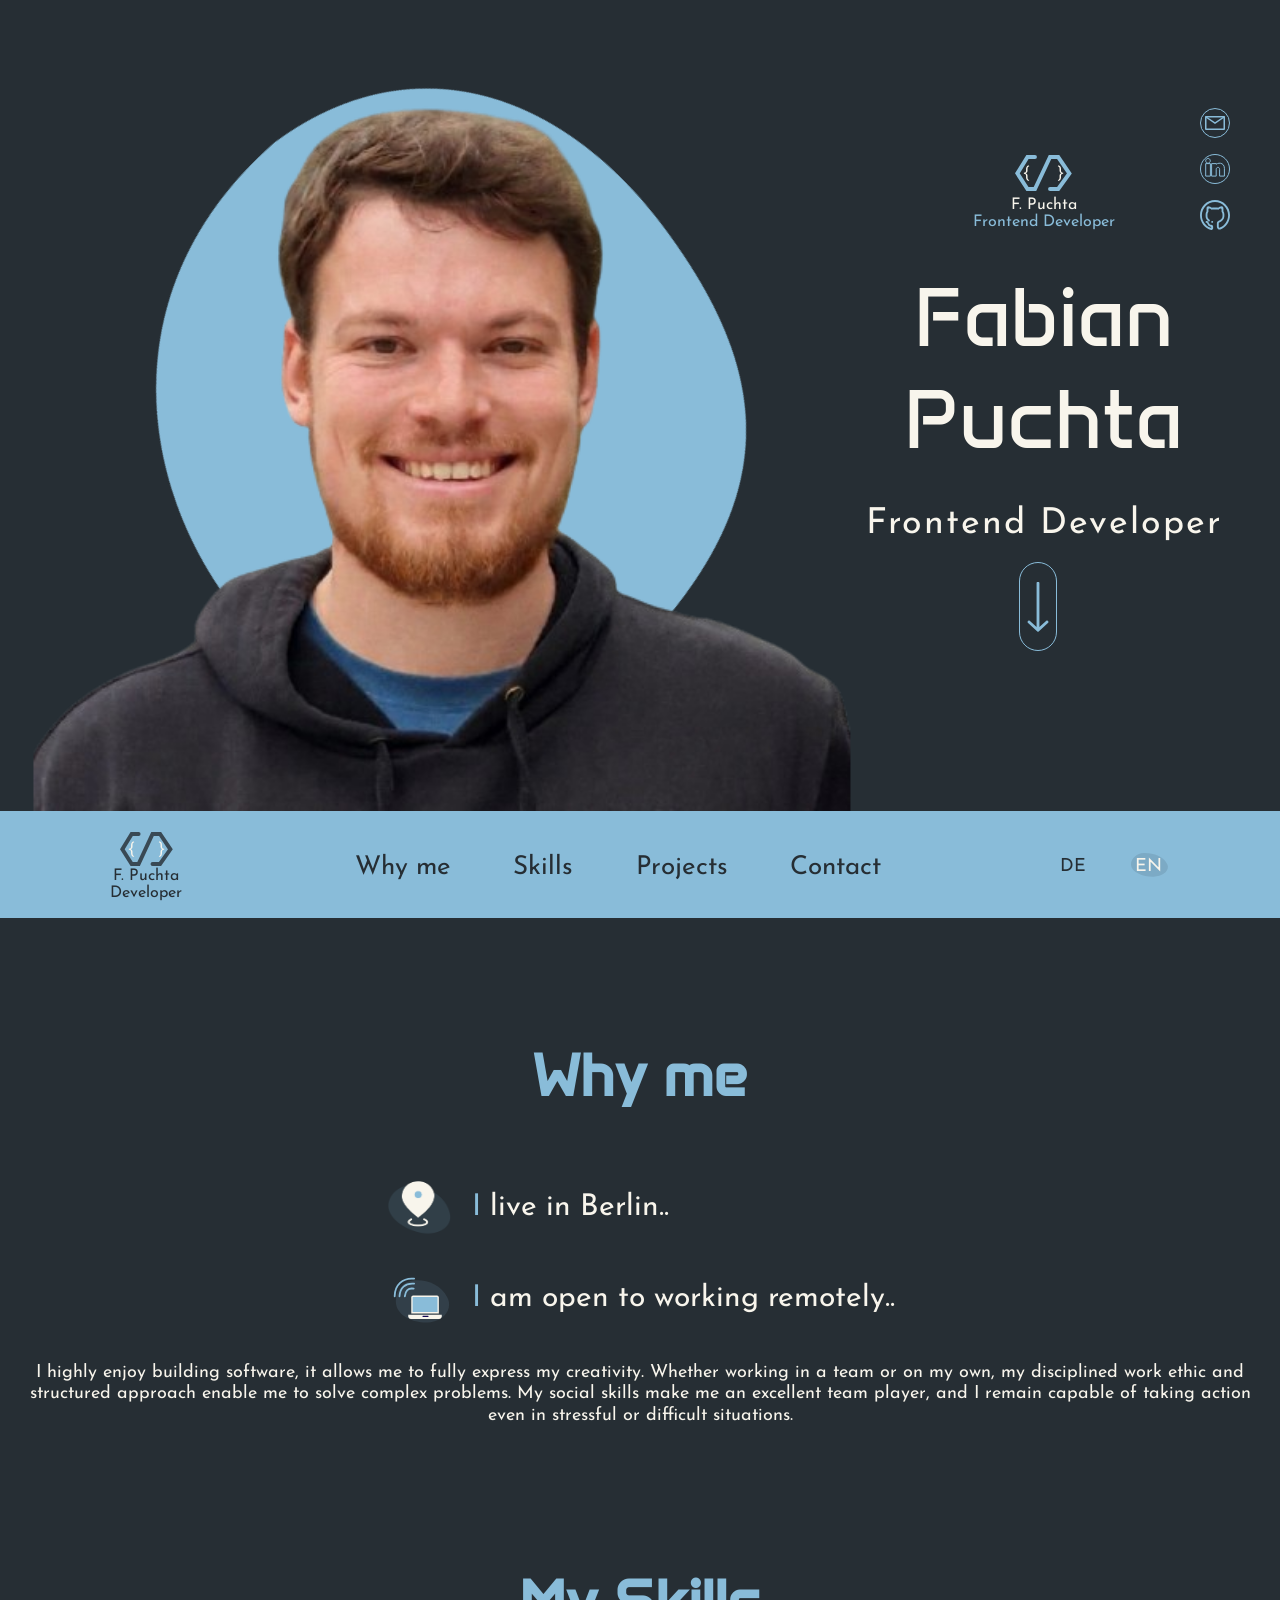
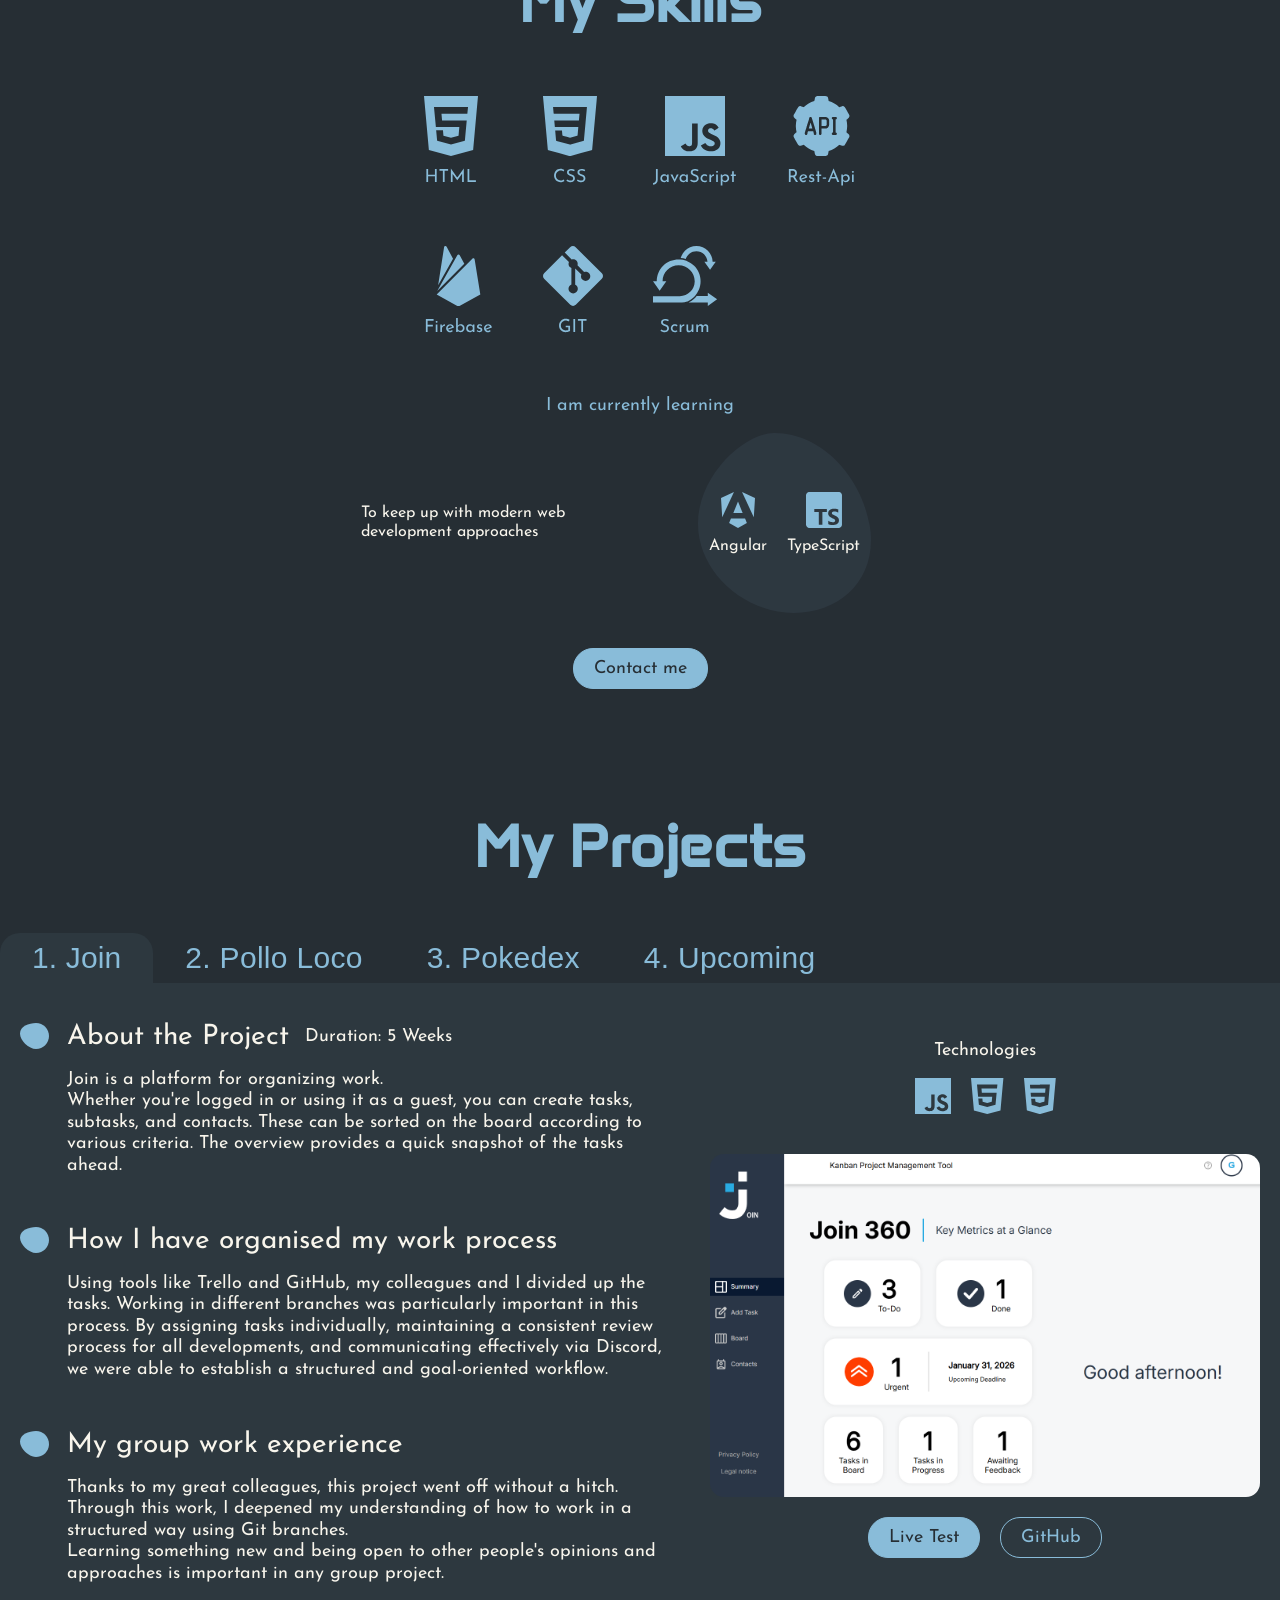
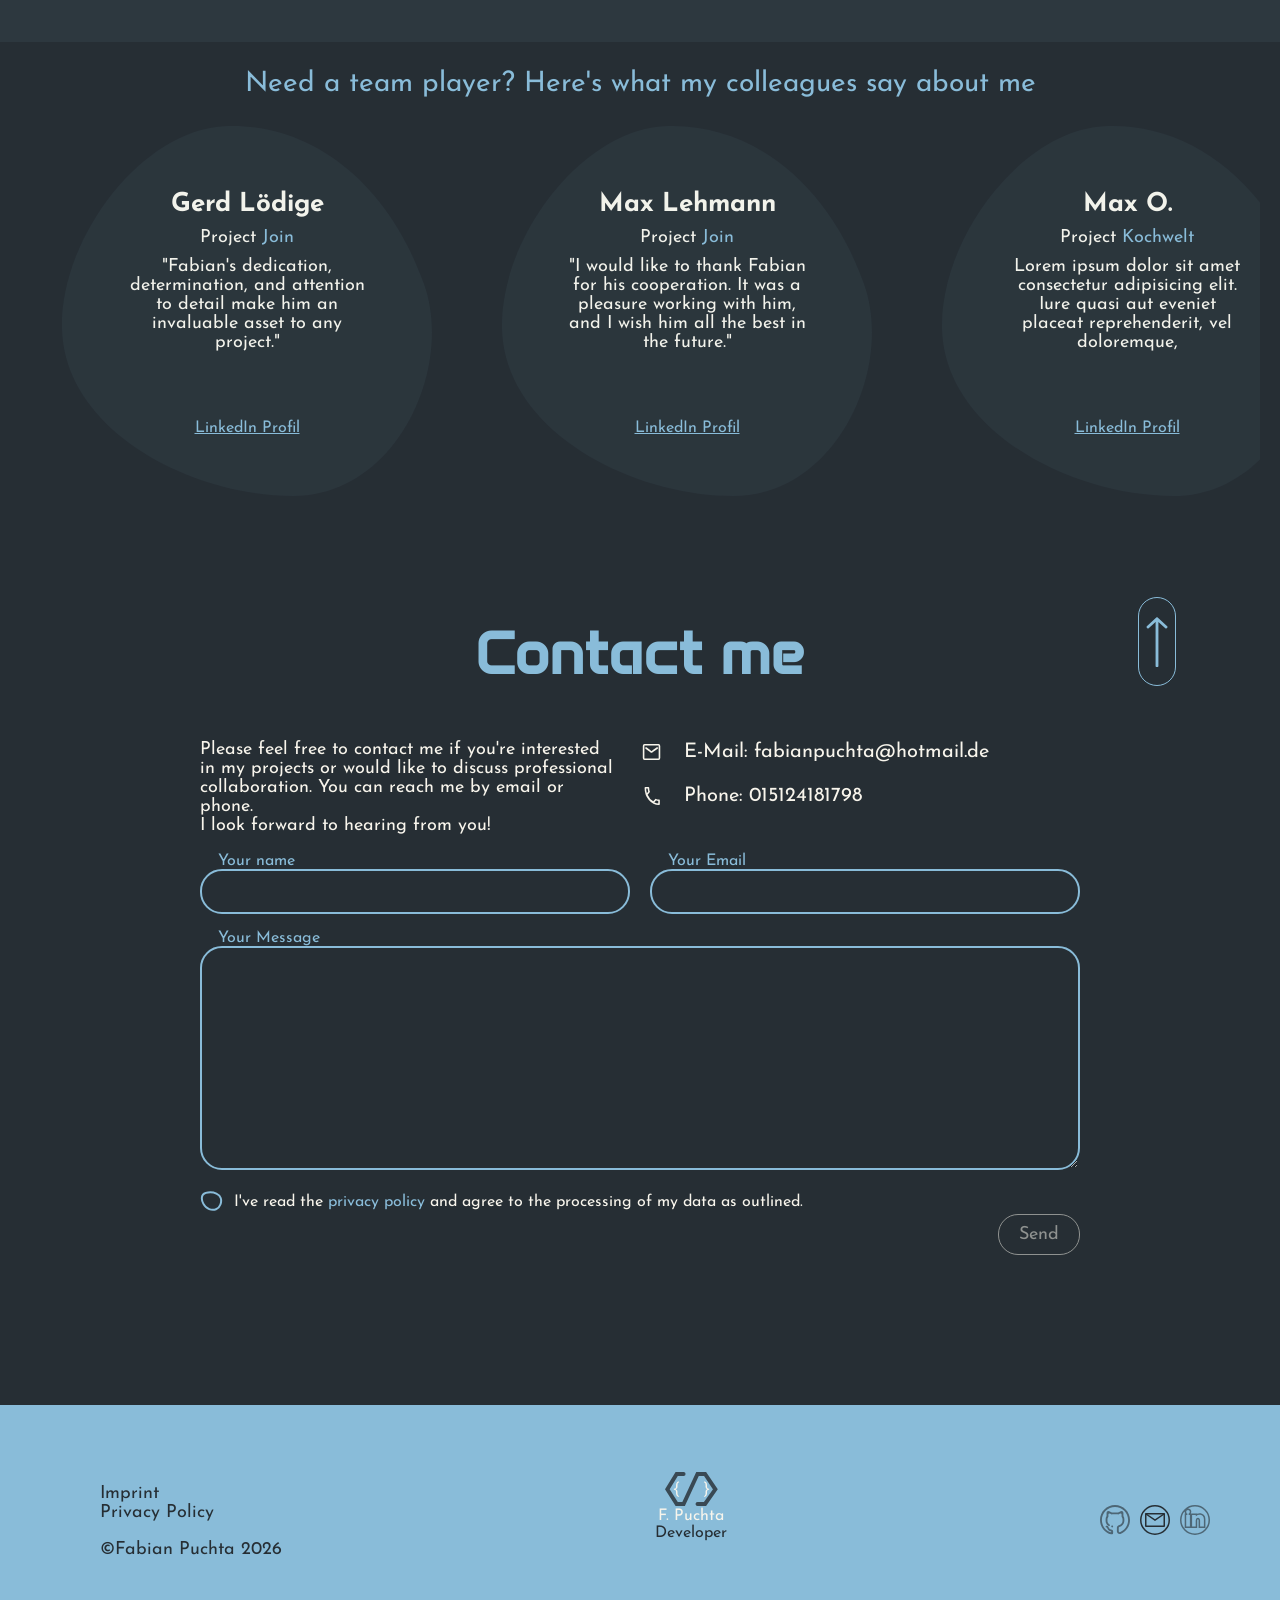
==== html/english/english_main.html @ 41625358 "fix: adjusted file paths through various files - implemented recent html changes from the index.html" ====
<!DOCTYPE html>
<html lang="en">

<head>
    <meta charset="UTF-8">
    <meta name="viewport" content="width=device-width, initial-scale=1.0">
    <title>My portfolio</title>
    <link rel="icon" href="../../assets/icons/logo/logoDarkBlue.svg" type="image/x-icon">
    <link rel="stylesheet" href="../../style.css">
    <link rel="stylesheet" href="../../styles/fonts.css">
    <link rel="stylesheet" href="../../styles/hero_section.css">
    <link rel="stylesheet" href="../../styles/standard.css">
    <link rel="stylesheet" href="../../styles/content_section.css">
    <link rel="stylesheet" href="../../styles/contact.css">
    <link rel="stylesheet" href="../../styles/burger_menu.css">
    <link rel="stylesheet" href="../../styles/responsive.css">
</head>

<body>
    <div class="wrapper-hero-section">
        <section id="hero" class="hero">
            <div class="header-resp d-none">
                <div class="logo-hero">
                    <div class="logo-hero-icon">
                        <img src="../../assets/icons/logo/logoHover.svg" class="logo-hover" alt="logo icon">
                        <img src="../../assets/icons/logo/logoLightBlue.svg" class="logo-default" alt="logo icon">
                    </div>
                    <p class="name">F. Puchta</p>
                    <p>Developer</p>
                </div>
                <button onclick="toggleMenu(this)" class="menu-button">
                    <span class="burger-icon">
                        <span class="burger-line burger-line--top"></span>
                        <span class="burger-line burger-line--middle"></span>
                        <span class="burger-line burger-line--bottom"></span>
                    </span>
                </button>
            </div>
            <div class="main-image-container">
                <div class="nav-menu-container">
                    <img src="../../assets/img/respMenuBck.svg" alt="responsive menu background image">
                    <div class="resp-menu-content">
                        <a href="#aboutSection">Why me</a>
                        <a href="#skillSection">Skills</a>
                        <a href="#projectSection">Projects</a>
                        <a href="#contactSection">Contact</a>
                        <div class="navbar-language">
                            <a href="../../index.html">DE</a>
                            <p>EN</p>
                        </div>
                    </div>
                </div>
                <img src="../../assets/img/heroBackgroundHover.png" class="img-background-hover"
                    alt="background in hover state">
                <img src="../../assets/img/heroBackground.png" class="img-background-default" alt="background in default state">
                <img src="../../assets/img/profil.png" class="profil-img" alt="photo of fabian puchta">
            </div>
            <div class="info-hero-section">
                <div class="social-media-wrapper">
                    <div class="social-media"></div>
                    <div class="logo-hero">
                        <div class="logo-hero-icon">
                            <img src="../../assets/icons/logo/logoHover.svg" class="logo-hover" alt="logo icon">
                            <img src="../../assets/icons/logo/logoLightBlue.svg" class="logo-default" alt="logo icon">
                        </div>
                        <p class="name">F. Puchta</p>
                        <p>Frontend Developer</p>
                    </div>
                    <div class="social-media">
                        <a href="mailto:fabianpuchta@hotmail.de" target="_blank" rel="noopener noreferrer">
                            <img src="../../assets/icons/social_media/emailBlue.svg" class="social-media-default"
                                alt="mail icon">
                            <img src="../../assets/icons/social_media/mailMediaHover.svg" class="social-media-hover"
                                alt="mail icon in hover state">
                        </a>
                        <a href="https://www.linkedin.com/in/fabian-puchta-7ba7383b7/" target="_blank"
                            rel="noopener noreferrer">
                            <img src="../../assets/icons/social_media/linkedIn.svg" class="social-media-default"
                                alt="linkedIn icon">
                            <img src="../../assets/icons/social_media/linkedInHover.svg" class="social-media-hover"
                                alt="linkedIn icon in hover state">
                        </a>
                        <a href="https://github.com/FabianP95" target="_blank" rel="noopener noreferrer">
                            <img src="../../assets/icons/social_media/github.svg" class="social-media-default"
                                alt="gitHub icon">
                            <img src="../../assets/icons/social_media/githubHover.svg" class="social-media-hover"
                                alt="github icon in hover state">
                        </a>
                    </div>
                </div>
                <div class="title">
                    <h1>Fabian Puchta</h1>
                    <p>Frontend Developer</p>
                </div>
                <div class="wrapper-arrow-down">
                    <a href="#aboutSection" class="swap-image">
                        <img src="../../assets/icons/hero_section/arrowDownHover.svg" class="image-hover"
                            alt="arrow pointing downward in hovered state">
                        <img src="../../assets/icons/hero_section/arrowDown.svg" class="image-default"
                            alt="arrow pointing downward">
                    </a>
                </div>
            </div>
        </section>
    </div>
    <div class="wrapper-navbar">
        <nav>
            <div class="navbar-logo">
                <div class="wrapper-logo-footer">
                    <img src="../../assets/icons/logo/logoDarkBlue.svg" alt="logo">
                    <p class="name">F. Puchta</p>
                    <span>Developer</span>
                </div>
            </div>
            <div class="navbar-menu font-size-26">
                <a href="#aboutSection">Why me</a>
                <a href="#skillSection">Skills</a>
                <a href="#projectSection">Projects</a>
                <a href="#contactSection">Contact</a>
            </div>
            <div class="navbar-language">
                <a href="../../index.html">DE</a>
                <p>EN</p>
            </div>
        </nav>
    </div>
    <main class="content-wrapper">
        <section id="aboutSection" class="sub-section mrg-tp-section">
            <h2 class="content-headlines">Why me</h2>
            <div class="content-section-body">
                <div class="content-about-left">
                    <div class="info-left">
                        <img class="location-icon" src="../../assets/icons/about_me/locationIcon.png" alt="location pin">
                        <img class="resp-location-icon" src="../../assets/icons/about_me/locationResp.svg"
                            alt="location pin">
                        <p class="font-size-30">
                            <span class="color-writing-blue">I</span> live in Berlin..
                        </p>
                    </div>
                    <div class="info-left">
                        <img src="../../assets/icons/about_me/remote.svg" alt=" laptop with wifi signal">
                        <p class="font-size-30">
                            <span class="color-writing-blue">I</span> am open to working remotely..
                        </p>
                    </div>
                </div>
                <div class="content-about-right">
                    <p class="font-size-18 line-height">I highly enjoy building software, it allows me to fully express
                        my
                        creativity.
                        Whether working in a team or on my own, my disciplined work ethic and structured approach enable
                        me to solve complex problems.
                        My social skills make me an excellent team player, and I remain capable of taking action even in
                        stressful or difficult situations.
                    </p>
                    <div class="write-me-btn">
                        <a href="#contactSection" class="btn font-size-18">Contact me</a>
                    </div>
                </div>
            </div>
        </section>
        <section id="skillSection" class="sub-section mrg-tp-section">
            <h2 class="content-headlines">My Skills</h2>
            <div class="content-section-body">
                <div class="content-skills-left">
                    <img class="skill-icon-big" src="../../assets/icons/skills/htmlBig.svg" alt="icon for html">
                    <img class="skill-icon-big" src="../../assets/icons/skills/cssBig.svg" alt="icon for css">
                    <img class="skill-icon-big" src="../../assets/icons/skills/jsBig.svg" alt="icon for java script">
                    <img class="skill-icon-big" src="../../assets/icons/skills/apiBig.svg" alt="icon for an API">
                    <img class="skill-icon-big" src="../../assets/icons/skills/firebaseBig.svg"
                        alt="icon for firebase storage">
                    <img class="skill-icon-big" src="../../assets/icons/skills/gitBig.svg" alt="icon for gitHub">
                    <img class="skill-icon-big" src="../../assets/icons/skills/scrumBig.svg" alt="icon for scrum">
                    <img class="skill-icon-small" src="../../assets/icons/skills/htmlSmall.svg" alt="icon for html">
                    <img class="skill-icon-small" src="../../assets/icons/skills/cssSmall.svg" alt="icon for css">
                    <img class="skill-icon-small" src="../../assets/icons/skills/jsSmall.svg" alt="icon for java script">
                    <img class="skill-icon-small" src="../../assets/icons/skills/apiSmall.svg" alt="icon for an API">
                    <img class="skill-icon-small" src="../../assets/icons/skills/firebaseSmall.svg"
                        alt="icon for firebase storage">
                    <img class="skill-icon-small" src="../../assets/icons/skills/gitSmall.svg" alt="icon for gitHub">
                    <img class="skill-icon-small" src="../../assets/icons/skills/scrumSmall.svg" alt="icon for scrum">
                </div>
                <div class="content-skills-right">
                    <p class="font-size-18">I am currently learning</p>
                    <div class="skills-learning">
                        <div class="new-skill">
                            <img src="../../assets/icons/skills/angularSmall.svg" alt="icon for an angular">
                            <p>Angular</p>
                        </div>
                        <div class="new-skill">
                            <img src="../../assets/icons/skills/typeScriptSmall.svg" alt="icon for an typescript">
                            <p>TypeScript</p>
                        </div>
                    </div>
                    <p>To keep up with modern web development approaches
                    </p>
                </div>
                <div class="content-skills-resp">
                    <p class="font-size-18 color-writing-blue">I am currently learning</p>
                    <div class="content-writing-resp">
                        <p class="div-space line-height">To keep up with modern web development approaches</p>
                        <div class="div-space skills-icons-resp">
                            <div class="new-skill">
                                <img src="../../assets/icons/skills/angularSmall.svg" alt="icon for an angular">
                                <p>Angular</p>
                            </div>
                            <div class="new-skill">
                                <img src="../../assets/icons/skills/typeScriptSmall.svg" alt="icon for an typescript">
                                <p>TypeScript</p>
                            </div>
                        </div>
                    </div>
                </div>
                <div class="write-me-btn-resp">
                    <a href="#contactSection" class="btn-live font-size-18">Contact me</a>
                </div>
            </div>
        </section>
    </main>
    <section id="projectSection" class="sub-section mrg-tp-section">
        <h2 class="content-headlines">My Projects</h2>
        <nav class="nav-projects" role="tablist">
            <button class="tab active" role="tab"><span class="color-writing-blue font-size-30 desktop-content">1.
                    Join</span>
                <span class="color-writing-blue font-size-30 resp-content">1. Project</span>
            </button>
            <button class="tab color-writing-blue font-size-30" role="tab"><span
                    class="color-writing-blue font-size-30 desktop-content">2. Pollo Loco</span>
                <span class="color-writing-blue font-size-30 resp-content">2. Project</span>
            </button>
            <button class="tab color-writing-blue font-size-30" role="tab"><span
                    class="color-writing-blue font-size-30 desktop-content">3. Pokedex</span>
                <span class="color-writing-blue font-size-30 resp-content">3. Project</span>
            </button>
            <button class="tab color-writing-blue font-size-30" role="tab"><span
                    class="color-writing-blue font-size-30 desktop-content">4. Upcoming</span>
                <span class="color-writing-blue font-size-30 resp-content">4. Project</span>
            </button>
        </nav>
        <div id="projectsContainer" class="card">
            <div class="content-wrapper-projects">
                <div class="panel active" data-panel="0">
                    <div class="project-btns-resp">
                        <a href="" class="btn-live" target="_blank" rel="noopener noreferrer">Live Test</a>
                        <a href="https://github.com/FabianP95/Join" class="btn" target="_blank"
                            rel="noopener noreferrer">GitHub</a>
                    </div>
                    <div class="pr-card-left">
                        <div class="pr-section">
                            <img src="../../assets/icons/bulletPoint.svg" alt="bulletpoint graphic">
                            <div>
                                <h3 class="pr-title">
                                    About the Project
                                    <span class="font-size-18 pr-duration">Duration: 5 Weeks</span>
                                </h3>
                                <p class="font-size-18 line-height">
                                    Join is a platform for organizing work.<br>
                                    Whether you're logged in or using it as a guest, you can create tasks, subtasks, and
                                    contacts. These can be sorted on the board according to various criteria.
                                    The overview provides a quick snapshot of the tasks ahead.
                                </p>
                            </div>
                        </div>
                        <div class="pr-section">
                            <img src="../../assets/icons/bulletPoint.svg" alt="bulletpoint graphic">
                            <div>
                                <h3 class="pr-title">How I have organised my work process</h3>
                                <p class="font-size-18 line-height">
                                    Using tools like Trello and GitHub, my colleagues and I divided up the tasks.
                                    Working in different branches was particularly important in this process. By
                                    assigning tasks individually, maintaining a consistent review process for all
                                    developments, and communicating effectively via Discord,
                                    we were able to establish a structured and goal-oriented workflow.
                                </p>
                            </div>
                        </div>
                        <div class="pr-section">
                            <img src="../../assets/icons/bulletPoint.svg" alt="bulletpoint graphic">
                            <div>
                                <h3 class="pr-title">My group work experience</h3>
                                <p class="font-size-18 line-height">
                                    Thanks to my great colleagues, this project went off without a hitch. Through this
                                    work, I deepened my understanding of how to work in a structured way using Git
                                    branches. <br> Learning something new and being open to other people's opinions and
                                    approaches is important in any group project.
                                </p>
                            </div>
                        </div>
                    </div>
                    <div class="pr-right ">
                        <div class="sub-section pr-tech">
                            <p class="font-size-18">Technologies</p>
                            <div class="tech-icon-row">
                                <img src="../../assets/icons/skills/jsSmall.svg" alt="javascript icon">
                                <img src="../../assets/icons/skills/htmlSmall.svg" alt="html icon">
                                <img src="../../assets/icons/skills/cssSmall.svg" alt="css icon">
                            </div>
                        </div>
                        <div class="pr-section">
                            <div class="pr-header-resp">
                                <h3 class="pr-title-resp">Join</h3>
                                <p>Technologies: HTML, CSS, JavaScript</p>
                                <p>Duration: 5 Weeks</p>
                            </div>
                        </div>
                        <div class="screenshot-project">
                            <img src="../../assets/img/joinScreen.png" alt="screenshot of the project 'join'">
                        </div>
                        <div class="project-btns">
                            <a href="" class="btn-live" target="_blank" rel="noopener noreferrer">Live Test</a>
                            <a href="https://github.com/FabianP95/Join" class="btn" target="_blank"
                                rel="noopener noreferrer">GitHub</a>
                        </div>
                    </div>
                </div>
                <div class="panel" data-panel="1">
                    <div class="project-btns-resp">
                        <a href="" class="btn-live" target="_blank" rel="noopener noreferrer">Live Test</a>
                        <a href="https://github.com/FabianP95/el_pollo_loco" target="_blank" rel="noopener noreferrer"
                            class="btn">GitHub</a>
                    </div>
                    <div class="pr-card-left">
                        <div class="pr-section">
                            <img src="../../assets/icons/bulletPoint.svg" alt="bulletpoint graphic">
                            <div>
                                <h3 class="pr-title">
                                    About the Project
                                    <span class="font-size-18 pr-duration">Duration: 3 Weeks</span>
                                </h3>
                                <p class="font-size-18 line-height">
                                    A classic Jump & Run game.<br>
                                    You control Pepe, collect coins and bottles to fight chickens.
                                    At the end of the level, the final boss awaits you.
                                </p>
                            </div>
                        </div>
                        <div class="pr-section">
                            <img src="../../assets/icons/bulletPoint.svg" alt="bulletpoint graphic">
                            <div>
                                <h3 class="pr-title">How I have organised my work process</h3>
                                <p class="font-size-18 line-height">
                                    Thanks to a well-thought-out approach and the division of the project into
                                    individual sections, combined with meaningful commits,
                                    I was able to successfully complete this project.
                                </p>
                            </div>
                        </div>
                        <div class="pr-section">
                            <img src="../../assets/icons/bulletPoint.svg" alt="bulletpoint graphic">
                            <div>
                                <h3 class="pr-title">What I have learnt</h3>
                                <p class="font-size-18 line-height">
                                    The new features here were object-oriented programming with classes in JavaScript
                                    and the rendering of graphics on an HTML canvas. <br>
                                    Extensive work with intervals was also a key focus.
                                </p>
                            </div>
                        </div>
                    </div>
                    <div class="pr-right ">
                        <div class="sub-section pr-tech">
                            <p class="font-size-18">Technologies</p>
                            <div class="tech-icon-row">
                                <img src="../../assets/icons/skills/htmlSmall.svg" alt="html icon">
                                <img src="../../assets/icons/skills/jsSmall.svg" alt="javascript icon">
                                <img src="../../assets/icons/skills/cssSmall.svg" alt="css icon">
                            </div>
                        </div>
                        <div class="pr-section">
                            <div class="pr-header-resp">
                                <h3 class="pr-title-resp">Pollo Loco</h3>
                                <p>Technologies: HTML, CSS, JavaScript</p>
                                <p>Duration: 3 Weeks</p>
                            </div>
                        </div>
                        <div class="screenshot-project">
                            <img src="../../assets/img/polloScreen.png" alt="screenshot of the project 'el pollo loco'">
                        </div>
                        <div class="project-btns">
                            <a href="" class="btn-live" target="_blank" rel="noopener noreferrer">Live Test</a>
                            <a href="https://github.com/FabianP95/el_pollo_loco" target="_blank"
                                rel="noopener noreferrer" class="btn">GitHub</a>
                        </div>
                    </div>
                </div>
                <div class="panel" data-panel="2">
                    <div class="project-btns-resp">
                        <a href="" class="btn-live" target="_blank" rel="noopener noreferrer">Live Test</a>
                        <a href="https://github.com/FabianP95/pokedex" class="btn" target="_blank"
                            rel="noopener noreferrer">GitHub</a>
                    </div>
                    <div class="pr-card-left">
                        <div class="pr-section">
                            <img src="../../assets/icons/bulletPoint.svg" alt="bulletpoint graphic">
                            <div>
                                <h3 class="pr-title">
                                    About the Project
                                    <span class="font-size-18 pr-duration">Duration: 4 Weeks</span>
                                </h3>
                                <p class="font-size-18 line-height">
                                    The Pokédex is a collection of all Pokémon, based on the familiar format from the
                                    games. <br>
                                    The Pokémon are displayed on a card with images and various stats, sorted by their
                                    number.
                                    This provides users with a comprehensive overview of each Pokémon.
                                </p>
                            </div>
                        </div>
                        <div class="pr-section">
                            <img src="../../assets/icons/bulletPoint.svg" alt="bulletpoint graphic">
                            <div>
                                <h3 class="pr-title">How I have organised my work process</h3>
                                <p class="font-size-18 line-height">
                                    Using Trello, I was able to successfully complete this project.
                                </p>
                            </div>
                        </div>
                        <div class="pr-section">
                            <img src="../../assets/icons/bulletPoint.svg" alt="bulletpoint graphic">
                            <div>
                                <h3 class="pr-title">What I have learnt</h3>
                                <p class="font-size-18 line-height">
                                    Through this project, I learned how to work with APIs and JSON objects. <br>
                                    I also gained a deeper understanding of how to use HTML templates to display the
                                    Pokémon.
                                </p>
                            </div>
                        </div>
                    </div>
                    <div class="pr-right ">
                        <div class="sub-section pr-tech">
                            <p class="font-size-18">Technologies</p>
                            <div class="tech-icon-row">
                                <img src="../../assets/icons/skills/htmlSmall.svg" alt="html icon">
                                <img src="../../assets/icons/skills/cssSmall.svg" alt="css icon">
                                <img src="../../assets/icons/skills/jsSmall.svg" alt="javascript icon">
                            </div>
                        </div>
                        <div class="pr-section">
                            <div class="pr-header-resp">
                                <h3 class="pr-title-resp">Pokedex</h3>
                                <p>Technologies: Firebase, CSS, JavaScript, HTML</p>
                                <p>Duration: 4 Weeks</p>
                            </div>
                        </div>
                        <div class="screenshot-project">
                            <img src="../../assets/img/pokeScreen.png" alt="screenshot of the project 'el pollo loco'">
                        </div>
                        <div class="project-btns">
                            <a href="" class="btn-live" target="_blank" rel="noopener noreferrer">Live Test</a>
                            <a href="https://github.com/FabianP95/pokedex" class="btn" target="_blank"
                                rel="noopener noreferrer">GitHub</a>
                        </div>
                    </div>
                </div>
                <div class="panel" data-panel="3">
                    <div class="pr-card-left">
                        <div class="pr-section">
                            <img src="../../assets/icons/bulletPoint.svg" alt="bulletpoint graphic">
                            <div>
                                <h3 class="pr-title">
                                    About the Project
                                </h3>
                                <p class="font-size-18 line-height">
                                    In future projects, I would like to expand my skills in software development. My
                                    focus will be on working with and developing
                                    using Angular and TypeScript.
                                </p>
                            </div>
                        </div>
                    </div>
                    <div class="pr-right ">
                        <div class="sub-section pr-tech">
                            <p class="font-size-18">Technologies</p>
                            <div class="tech-icon-row">
                                <img src="../../assets/icons/skills/typeScriptSmall.svg" alt="typescript icon">
                                <img src="../../assets/icons/skills/angularSmall.svg" alt="angular icon">
                            </div>
                        </div>
                        <div class="pr-section">
                            <div class="pr-header-resp">
                                <h3 class="pr-title-resp">Upcoming projects</h3>
                                <p>Technologies: TypeScript, Angular, HTML, CSS, JavaScript</p>
                            </div>
                        </div>
                        <div class="future-project">
                            <span>Coming soon...</span>
                        </div>
                    </div>
                </div>
            </div>
        </div>
    </section>
    <section class="sub-section mrg-tp-section content-wrapper">
        <div>
            <p class="team-title">Need a team player?<span class="team-title-sub"> Here's what my colleagues say about me</span></p>
        </div>
        <div class="quote-section">
            <article class="single-quote">
                <h4 class="font-size-26 margin-team">Gerd Lödige</h4>
                <p class="font-size-18 margin-team">Project <span class="color-writing-blue font-size-18 ">Join</span>
                </p>
                <p class="font-size-18 margin-team">"Fabian's dedication, determination, and
                    attention to detail make him an invaluable asset to any project."</p>
                <a class="single-link margin-team-link" href="https://www.linkedin.com/in/gerd-l%C3%B6dige-4a08802a9/"
                    target="_blank" rel="noopener noreferrer">LinkedIn Profil</a>
            </article>
            <article class="single-quote">
                <h4 class="font-size-26 margin-team">Max Lehmann</h4>
                <p class="font-size-18 margin-team">Project <span class="color-writing-blue font-size-18 ">Join</span>
                </p>
                <p class="font-size-18 margin-team">"I would like to thank Fabian for his cooperation. It was a pleasure working with him, and I wish him all the best in the future."</p>
                <a class="single-link margin-team-link" href="#" target="_blank" rel="noopener noreferrer">LinkedIn
                    Profil</a>
            </article>
            <article class="single-quote">
                <h4 class="font-size-26 margin-team">Max O.</h4>
                <p class="font-size-18 margin-team">Project <span
                        class="color-writing-blue font-size-18">Kochwelt</span>
                </p>
                <p class="font-size-18 margin-team">Lorem ipsum dolor sit amet consectetur adipisicing elit. Iure
                    quasi
                    aut eveniet placeat
                    reprehenderit,
                    vel doloremque, </p>
                <a class="single-link margin-team-link" href="#" target="_blank" rel="noopener noreferrer">LinkedIn
                    Profil</a>
            </article>
        </div>
    </section>
    <section id="contactSection" class="contact-section">
        <div class="sub-section mrg-tp-section">
            <h2 class="content-headlines">Contact me</h2>
            <div class="content-contact-body">
                <p class="content-contact-left font-size-18">
                    Please feel free to contact me if you're interested in my projects or would like to discuss professional collaboration.
                    You can reach me by email or phone.<br>
                    I look forward to hearing from you!
                </p>
                <div class="content-contact-right">
                    <a class="contact-section-mail font-size-20" href="mailto:fabianpuchta@hotmail.de">E-Mail:
                        fabianpuchta@hotmail.de</a>
                    <p class="contact-section-phone font-size-20">Phone: 015124181798</p>
                </div>
            </div>
            <div class="form-wrapper">
                <form onsubmit="">
                    <div class="row-name-mail">
                        <div class="input-wrapper">
                            <label for="formName" id="formLabelName">Your name <span class="error-message d-none">is required
                                </span></label>
                            <div class="input-field">
                                <input type="text" name="name" id="formName">
                            </div>
                        </div>
                        <div class="input-wrapper">
                            <label for="formMail" id="formLabelMail">Your Email<span class="error-message d-none">is required
                                </span></label>
                            <div class="input-field">
                                <input type="email" name="mail" id="formMail">
                            </div>
                        </div>
                    </div>
                    <div class="input-wrapper width-100">
                        <label for="formMessage" id="formLabelMessage">Your Message <span class="error-message d-none">
                                is required</span></label>
                        <div class="input-field">
                            <textarea name="message" id="formMessage" rows="10"></textarea>
                        </div>
                    </div>
                    <div class="contact-accept-section">
                        <div class="accept-policy-wrapper">
                            <label for="accept" class="checkbox-wrapper" id="checkbox">
                                    <input onchange="setPrivacySwitch()" class="d-none" type="checkbox" id="accept"
                                        value="accepted">
                                    <div class="checkbox-icon">
                                        <img src="../../assets/icons/contact/checkBox.svg" class="icon-default"
                                            alt="checkbox icon in default state">
                                        <img src="../../assets/icons/contact/checkBoxHover.svg" class="icon-hover d-none"
                                            alt="checkbox icon in hover state">
                                        <img src="../../assets/icons/contact/checkBoxChecked.svg" class="icon-checked d-none"
                                            alt="checkbox icon in accepted state">
                                    </div>
                                    <div class="checkbox-error d-none">
                                        <img src="../../assets/icons/contact/checkBoxMissing.svg" class="icon-error"
                                            alt="checkbox icon in missing state">
                                    </div>
                                </label>
                            <label for="accept" id="acceptPolicyText">I've read the <a
                                    href="../../html/german/datenschutz.html">privacy policy
                                </a> and agree to the processing of my data as outlined.</label>
                            <span class="error-message d-none" id="errorPolicy">Please accept the privacy policy.</span>
                        </div>
                    </div>
                    <div class="send-btn-pos">
                        <button class="btn" type="submit" id="sendBtn" disabled>Send</button>
                    </div>

                </form>
            </div>
        </div>
        <aside class="wrapper-arrow-up">
            <a href="#hero" class="swap-image">
                <img src="../../assets/icons/hero_section/arrowUpHover.svg" class="image-hover"
                    alt="arrow pointing upward in hovered state">
                <img src="../../assets/icons/hero_section/arrowUp.svg" class="image-default" alt="arrow pointing upward">
            </a>
        </aside>
    </section>
    <footer class="wrapper-footer">
        <div class="content-wrapper-footer">
            <div class="footer-legal">
                <a href="../../html/english/legal_notice.html">Imprint</a>
                <a href="../english/privacy_policy.html">Privacy Policy</a>
                <p>&copy;Fabian Puchta 2026</p>
            </div>
            <div class="wrapper-logo-footer">
                <img src="../../assets/icons/logo/logoDarkBlue.svg" alt="logo">
                <p class="name">F. Puchta</p>
                <span>Developer</span>
            </div>
            <div class="wrapper-social-media-footer">
                <a href="https://github.com/FabianP95" target="_blank" rel="noopener noreferrer" class="swap-image">
                    <img src="../../assets/icons/contact/githubFooter.svg" alt="gitHub icon" class="image-default">
                    <img src="../../assets/icons/contact/gitHoverFooter.svg" class="image-hover"
                        alt="gitHub icon in hovered state">
                </a>
                <a href="mailto:fabianpuchta@hotmail.de" target="_blank" rel="noopener noreferrer" class="swap-image">
                    <img src="../../assets/icons/contact/mailFooter.svg" alt="email icon" class="image-default">
                    <img src="../../assets/icons/contact/mailHoverFooter.svg" class="image-hover"
                        alt="email icon in hovered state">
                </a>
                <a href="https://www.linkedin.com/in/fabian-puchta-7ba7383b7/" target="_blank" rel="noopener noreferrer"
                    class="swap-image">
                    <img src="../../assets/icons/contact/linkedInFooter.svg" alt="linkedIn icon" class="image-default">
                    <img src="../../assets/icons/contact/linkedInHoverFooter.svg" class="image-hover"
                        alt="linkedIn icon in hovered state">
                </a>
            </div>
        </div>
    </footer>

</body>
<script src="../../script.js"></script>
<script src="../../scripts/mail.js"></script>


</html>
---- style.css ----
.font-size-18 {
    font-size: 18px;
}

.font-size-26 {
    font-size: 26px;
}

.font-size-20 {
    font-size: 20px;
}

.btn {
    cursor: pointer;
    border-radius: 20px;
    border: 1px solid;
    border-color: #89bcd9;
    background-color: transparent;
    color: #89bcd9;
    padding: 10px 20px;
    font-size: 18px;
    font-family: 'Josefin', sans-serif;
}

.btn:hover {
    background-color: #3f454a;
}

.btn-disabled {
    cursor: context-menu;
    border-radius: 20px;
    border: 1px solid;
    border-color: #8f9290;
    background-color: transparent;
    color: #8f9290;
    padding: 10px 20px;
    font-size: 18px;
    font-family: 'Josefin', sans-serif;
    cursor: context-menu;
}

.btn-live {
    font-family: 'Josefin', sans-serif;
    cursor: pointer;
    border-radius: 20px;
    border: 1px solid;
    background-color: #89bcd9;
    border-color: #89bcd9;
    color: #262e34;
    padding: 10px 20px;
    font-size: 18px;
}

.width-100 {
    width: 100%;
}

.btn-live:hover {
    background-color: #F8F5EC;
    border-color: #F8F5EC;
}

.wrapper-footer {
    background-color: #89BCD9;
    margin-top: 150px;
}

.content-wrapper-footer {
    max-width: 1440px;
    height: 200px;
    margin: 0 auto;
    display: flex;
    align-items: center;
    justify-content: space-between;
    padding: 0 100px;
}

.wrapper-social-media-footer {
    display: flex;
    gap: 40px;
}

.footer-legal {
    padding-top: 50px;
    display: flex;
    flex-direction: column;
    font-size: 18px;
}

.footer-legal a,
.footer-legal p {
    color: #262E34;
}

.footer-legal a:hover {
    color: #F8F5EC;
}

.wrapper-logo-footer {
    display: flex;
    flex-direction: column;
    justify-content: end;
    align-items: center;
    gap: 1px;
}

.wrapper-logo-footer span {
    color: #262E34;
    margin: 0;
}

.wrapper-logo-footer p {
    margin: 0;
}

.mrg-tp-section {
    margin-top: 70px;
}

section {
    scroll-margin-top: 80px;
}
---- styles/fonts.css ----
@font-face {
    font-family: 'Anta';
    src: url('../assets/fonts/Anta/Anta-Regular.ttf') format('truetype');
}

@font-face {
    font-family: 'Josefin';
    src: url('../assets/fonts/Josefin_Sans/JosefinSans-VariableFont_wght.ttf') format('truetype');
}
---- styles/hero_section.css ----
.wrapper-hero-section {
    width: 100%;
    z-index: 1;
    display: flex;
    flex-direction: column;
    position: relative;
}

.wrapper-navbar {
    width: 100%;
    z-index: 3;
    display: flex;
    justify-content: center;
    background-color: #89BCD9;
    position: sticky;
    top: 0;
}

h1 {
    text-wrap-mode: nowrap;
    font-size: 88px;
    font-family: 'Anta', sans-serif;
    font-weight: 400;
    margin: 36px 0;
}

.hero {
    display: flex;
    flex-direction: row;
    justify-content: center;
    text-align: center;
    padding: 40px 30px 0 30px;
    margin: 0 auto;
    max-width: 1240px;
    width: 100%;
    max-height: 811px;
    height: 100vh;
    box-sizing: border-box;
}

.info-hero-section {
    margin: 68px 0 0 auto;
    padding-left: 24px;
}

.info-hero-section p {
    font-size: 40px;
    margin: 0;
}

.social-media {
    display: flex;
    flex-direction: column;
    justify-content: end;
    gap: 16px;
    width: 30px;
}

.social-media a {
    position: relative;
    width: 30px;
    height: 30px;
}

.social-media-wrapper {
    display: flex;
    flex-direction: row;
}

.social-media-default,
.social-media-hover {
    position: absolute;
    transition: opacity 0.3s;
    right: 0;
}

.social-media-default {
    opacity: 1;
}

.social-media-hover {
    position: absolute;
    opacity: 0;
}

.social-media a:hover .social-media-default {
    opacity: 0;
}

.social-media a:hover .social-media-hover {
    opacity: 1;
}


.title {
    width: 570px;
}

.title p {
    letter-spacing: 2px;
}

.wrapper-arrow-down {
    display: flex;
    justify-content: center;
    margin-top: 140px;
    margin-right: 50px;
}

.wrapper-arrow-down a {
    cursor: pointer;
}

.swap-image {
    position: relative;
}

.pos-rel {
    position: relative;
}

.image-default,
.image-hover {
    position: absolute;
    inset: 0;
    transition: opacity 0.3s;
}

.image-hover {
    position: absolute;
    inset: 0;
    opacity: 0;
}

.swap-image:hover .image-default {
    opacity: 0;
}

.swap-image:hover .image-hover {
    opacity: 1;
}

.main-image-container .main-image-container {
    width: 100%;
    max-width: 535px;
    position: relative;
    margin: 22px 25px 0 25px;
}

.main-image-container img,
.menu_container_impressum img {
    position: absolute;
    bottom: 0;
    left: 50%;
}

.main-image-default,
.main-image-hover {
    transition: opacity 0.5s;
    transform: translate(-50%, -15%) rotate(-50deg);
    height: 80%;
}

.main-image-hover {
    opacity: 0;
}

.main-image-container:hover .main-image-default {
    opacity: 0;
}

.main-image-container:hover .main-image-hover {
    opacity: 1;
}

.profil-img {
    height: 100%;
    object-fit: cover;
    transform: translate(-50%, 0);
}

.logo-hero {
    flex: 1;
    display: flex;
    flex-direction: column;
    justify-content: end;
    align-items: center;
    gap: 1px;
}

.logo-hero-icon {
    position: relative;
    height: 38px;
    min-width: 70px;
    display: flex;
    justify-content: center;
}

.logo-hero .name {
    font-size: 16px;
    margin: 4px 0 0 0;
    color: #F8F5EC;
}

.logo-hero p {
    font-size: 16px;
    margin: 0;
    color: #89BCD9;
}

.logo-default,
.logo-hover {
    position: absolute;
    transition: opacity 1s;
}

.logo-default {
    opacity: 1;
}

.logo-hover {
    position: absolute;
    opacity: 0;
}

.logo-hero-icon:hover .logo-default {
    opacity: 0;
}

.logo-hero-icon:hover .logo-hover {
    opacity: 1;
}

.title {
    width: 100%;
}

.title p {
    letter-spacing: 2px;
    text-wrap-mode: nowrap;
}

.main-image-container {
    width: 100%;
    max-width: 535px;
    position: relative;
    margin: 22px 25px 0 25px;
}

.main-image-container img {
    position: absolute;
    bottom: 0;
    left: 50%;
}

.img-background-default,
.img-background-hover {
    transition: opacity 1s ease;
    transform: translate(-50%, -15%) rotate(-45deg);
    height: 80%;
}

.img-background-hover {
    opacity: 0;
}

.main-image-container:hover .img-background-default {
    opacity: 0;
}

.main-image-container:hover .img-background-hover {
    opacity: 1;
}

nav {
    display: flex;
    align-items: center;
    max-width: 1440px;
    width: 100%;
}

.navbar-logo {
    display: flex;
    flex-direction: column;
    justify-content: center;
    align-items: center;
    box-sizing: border-box;
    padding: 0 110px;
}

.navbar-logo p {
    color: #262E34;
}

.navbar-menu {
    display: flex;
    flex-direction: row;
    justify-content: space-evenly;
    flex: 1;
    z-index: 1;
}

.navbar-menu a {
    color: #262E34;
    padding: 39px 0 34px 0;
    transition: background-color 0.3s, color 0.3s;
}

.navbar-menu a:hover {
    color: #e7e7e7;
}

.navbar-language {
    display: flex;
    gap: 35px;
    padding: 20px 110px;
    align-items: center;
    justify-content: center;
    font-size: 16px;
}

.navbar-language p {
    cursor: default;
    font-size: 18px;
    background-image: url(../assets/icons/languages/languageBackground.svg);
    background-repeat: no-repeat;
    background-position: center;
    padding: 8px 8px 4px 6px;

}

.navbar-language a {
    color: #262E34;
    font-size: 18px;
    transition: background-color 0.3s, color 0.3s;
    padding: 8px 8px 4px 6px;
}

.navbar-language a:hover {
    color: #F8F5EC;
}

.nav-menu-container {
    position: relative;
    bottom: 0;
    aspect-ratio: 1 / 1;
    z-index: 2;
    opacity: 0;
    transition: opacity 0.6s ease;
}




.resp-menu-content {
    display: flex;
    flex-direction: column;
    justify-content: center;
    gap: 36px;
    position: absolute;
    bottom: 0;
    height: 100%;
    width: 100%;
}

.resp-menu-content a {
    font-size: 22px;
    color: #262E34;
    font-family: 'Josefin', Arial, sans-serif;
}

.resp-menu-content a:hover {
    color: #F8F5EC;
}
---- styles/standard.css ----
html {
    scroll-behavior: smooth;
}

body {
    background-color: #262E34;
    font-family: 'Josefin', sans-serif;
    color: #F8F5EC;
    margin: 0;
}

a {
    text-decoration: none;
}

.d-none{
    display: none;
}
---- styles/content_section.css ----
.content-wrapper {
    max-width: 1440px;
    margin: 0 auto;
    padding: 0 20px;
}

.content-wrapper-projects{
    max-width: 1440px;
    margin: 0 auto;
    padding: 0 20px;
}

.content-headlines {
    font-size: 60px;
    color: #89BCD9;
    font-family: 'Anta', sans-serif;
}

.sub-section {
    display: flex;
    flex-direction: column;
    align-items: center;

}

.content-section-body {
    display: flex;
    flex-direction: row;
    gap: 20px;
    align-items: flex-start;
}

.info-left {
    display: flex;
    align-items: center;
    gap: 20px;
}

.info-left img {
    height: 60px;
    width: 66px;
}

.resp-location-icon {
    display: none;
}

.content-about-left {
    display: flex;
    flex: 1;
    flex-direction: column;
}

.content-about-right {
    display: flex;
    flex-direction: column;
    flex: 1;
    align-items: end;
}

.font-size-30 {
    font-size: 30px;
}

.color-writing-blue {
    color: #89BCD9;
}

.line-height {
    line-height: 120%;
}

.content-skills-left {
    display: grid;
    grid-template-columns: repeat(4, auto);
    justify-content: center;
    gap: 50px;
}

.skill-icon-small {
    display: none;
}

.content-skills-right {
    position: relative;
    width: clamp(280px, 90vw, 290px);
    aspect-ratio: 1 / 1;
    border-radius: 50%;
    display: flex;
    flex-direction: column;
    align-items: center;
    justify-content: center;
    gap: 10px;
    padding: 60px;
    text-align: center;
    overflow: hidden;
}

.skills-learning {
    display: flex;
    gap: 20px;
}

.new-skill {
    display: flex;
    flex-direction: column;
    align-items: center;
    justify-content: space-between;
}

.content-skills-right::before,
.content-skills-right::after {
    content: '';
    position: absolute;
    inset: 0;
    background-repeat: no-repeat;
    background-size: cover;
    background-position: center;
    border-radius: 50%;
    transition: opacity 1s ease;
}

.content-skills-right::before {
    background-image: url('../assets/icons/currently/currently.svg');
    opacity: 1;
}

.content-skills-right::after {
    background-image: url('../assets/icons/currently/currentlyHover.svg');
    opacity: 0;
}

.content-skills-right:hover::before {
    opacity: 0;
}

.content-skills-right:hover::after {
    opacity: 1;
}

.write-me-btn-resp {
    display: none;
}

.content-skills-resp {
    display: none;
    flex-direction: column;
    align-items: center;
    margin-top: 40px;
}

.content-writing-resp {
    display: flex;
    gap: 20px;
    align-items: center;
}

.content-writing-resp p {
    margin: 0;
}

.div-space {
    flex: 1;
}

.skills-icons-resp {
    display: flex;
    position: relative;
    gap: 20px;
    align-items: center;
    justify-content: center;
    background-repeat: no-repeat;
    background-size: contain;
    background-position: center;
    height: 180px;
    width: 100%;
    background-image: url('../assets/icons/currently/currentlyResp.svg');
}

.nav-projects {
    display: flex;
    align-items: flex-start;
    max-width: 1440px;
}

.tab {
    padding: 0.5rem 2rem;
    cursor: pointer;
    background: transparent;
    border: none;
    letter-spacing: 0.01em;
    position: relative;
}

.tab.active {
    color: #F8F5EC;
    background-color: #2d383f;
    border-radius: 20px 20px 0 0
}

.border-radius-0,
.border-radius-1-2,
.border-radius-3 {
    border-radius: 0 0 0 0;
}

.pr-duration {
    display: flex;
}

.pr-tech {
    display: flex;
}

.desktop-content {
    display: flex;
}

.resp-content {
    display: none;
}

.card {
    background-color: #2d383f;
    padding: 2.5rem 0;
    width: 100%;
}

.pr-card-left {
    display: flex;
    flex-direction: column;
    gap: 2rem;

}

.pr-section {
    display: flex;
    gap: 1.1rem;
    align-items: flex-start;
}

.pr-title {
    font-size: 28px;
    margin-bottom: 0.6rem;
    display: flex;
    align-items: center;
    gap: 1rem;
    font-weight: 400;
    margin: 0;
}

.pr-header-resp {
    display: none;
    flex-direction: column;
    gap: 10px;
}

.pr-title-resp {
    font-size: 24px;
    color: #89BCD9;
    font-weight: 400;
    margin: 0 0 1em 0;
}

.pr-right {
    display: flex;
    flex-direction: column;
    gap: 1.25rem;
}

.tech-icon-row {
    display: flex;
    gap: 20px;
    justify-content: center;
}

.project-btns {
    display: flex;
    gap: 20px;
    justify-content: center;
}

.project-btns-resp {
    display: none;
    gap: 20px;
    justify-content: center;
    align-items: flex-end;
}


.screenshot-project {
    width: 100%;
    aspect-ratio: 16/10;
    border-radius: 14px;
    display: flex;
    justify-content: center;
    overflow: hidden;
    position: relative;
}

.panel {
    display: none;
}

.panel.active {
    display: grid;
    grid-template-columns: 1fr 550px;
    gap: 2.5rem;
    align-items: start;
    animation: fadeIn 0.82s ease;
}

@keyframes fadeIn {
    from {
        opacity: 0;
        transform: translateY(6px);
    }

    to {
        opacity: 1;
        transform: translateY(0);
    }
}

.write-me-btn {
    margin: 35px 35px 0 0;
}

.future-project {
    background-color: #F8F5EC;
    width: 100%;
    aspect-ratio: 16/10;
    border-radius: 14px;
    display: flex;
    justify-content: center;
    align-items: center;
    overflow: hidden;
    position: relative;
}

.future-project span {
    font-size: 26px;
    color: #89BCD9;
}

.team-title {
    font-size: 28px;
    color: #89BCD9;
    text-align: center;
}

.quote-section {
    box-sizing: border-box;
    display: flex;
    padding: 0 22px;
    gap: 30px;
    width: 100%;
    justify-content: center;
}

.single-quote {
    position: relative;
    aspect-ratio: 1 / 1;
    display: flex;
    flex-direction: column;
    align-items: center;
    justify-content: center;
    padding: 80px;
    text-align: center;
    height: 250px;
}

.single-quote::before,
.single-quote::after {
    content: '';
    position: absolute;
    background-repeat: no-repeat;
    aspect-ratio: 1 / 1;
    background-size: contain;
    background-position: center;
    transition: opacity 1s ease;
    height: 100%;
    width: 100%;
}

.single-quote::before {
    background-image: url('../assets/icons/references/reference.svg');
    opacity: 1;
}

.single-quote::after {
    background-image: url('../assets/icons//references/referenceHover.svg');
    opacity: 0;
}

.single-quote:hover::before {
    opacity: 0;
}

.single-quote:hover::after {
    opacity: 1;
}


.single-link {
    text-decoration-line: underline;
    color: #89BCD9;
    font-size: 16px;
    cursor: pointer;
    z-index: 2;
}

.margin-team {
    margin: 5px;
}

.margin-team-link {
    margin-top: auto;
}
---- styles/contact.css ----
.contact-section {
    display: flex;
    justify-content: center;
    align-items: center;
    position: relative;
    padding: 0 200px;
    margin-bottom: 20px;
    max-width: 1440px;
    margin: 0 auto;
}

.wrapper-arrow-up {
    display: flex;
    justify-content: center;
    position: absolute;
    right: 142px;
    top: 101px;
}

.wrapper-arrow-up a {
    cursor: pointer;
}

.content-contact-body {
    display: flex;
    flex-direction: row;
    gap: 20px;
    align-items: flex-start;
    justify-content: center;
}


.content-contact-left {
    display: flex;
    width: 50%;
    flex-direction: column;
    margin-top: 0;
}

.content-contact-right {
    display: flex;
    flex-direction: column;
    min-width: 50%;
}

.contact-section-mail {
    color: #F8F5EC;
    display: flex;
    gap: 20px;
    align-items: center;
}

.contact-section-phone {
    display: flex;
    gap: 20px;
    align-items: center;
}


.contact-section-mail::before {
    content: "";
    width: 24px;
    height: 24px;
    background: url("../assets/icons/social_media/emailWhite.svg") center / contain no-repeat;
}

.contact-section-mail:hover::before {
    content: "";
    width: 24px;
    height: 24px;
    background: url("../assets/icons/contact/mailHover.svg") center / contain no-repeat;
}

.contact-section-mail:hover {
    color: #89BCD9;
}

.contact-section-phone::before {
    content: "";
    width: 24px;
    height: 24px;
    background: url("../assets/icons/contact/phone.svg") center / contain no-repeat;
}

.contact-section-phone:hover::before {
    content: "";
    width: 24px;
    height: 24px;
    background: url("../assets/icons/contact/phoneHover.svg") center / contain no-repeat;
}


.contact-section-phone:hover {
    color: #89BCD9;
    cursor: context-menu;
}

.form-wrapper {
    width: 100%;
    position: relative;
}

.row-name-mail {
    gap: 20px;
    display: flex;
    flex-direction: row;
}

.form-wrapper .input-wrapper {
    width: 100%;
    display: flex;
    flex-direction: column;
}

.form-wrapper .input-field {
    position: relative;
    width: 100%;
}

.form-wrapper .input-wrapper label {
    font-size: 16px;
    color: #89BCD9;
    padding-left: 18px;
}

.form-wrapper .input-wrapper input,
.form-wrapper .input-wrapper textarea {
    background-color: transparent;
    margin-bottom: 16px;
    box-sizing: border-box;
    width: 100%;
    border: 2px solid #89BCD9;
    border-radius: 22px;
    padding: 10px 25px;
    color: #F8F5EC;
    font-size: 18px;
}

.form-wrapper .input-wrapper input:focus-visible,
.form-wrapper .input-wrapper textarea:focus-visible {
    outline: none;
    background-color: rgb(49 63 71);
}


.form-wrapper .input-wrapper textarea {
    resize: vertical;
}

.form-wrapper .input-field input,
.form-wrapper .input-field textarea {
    padding-right: 50px;
}

.missing_inputs {
    color: #E44C36 !important;
    border-color: #E44C36 !important;
}

.missing_input_title {
    color: #E44C36 !important;
}

.checkbox-wrapper {
    position: relative;
    width: 24px;
    height: 24px;
    cursor: pointer;
}

.checkbox-wrapper .icon-default {
    display: block;
}

.checkbox-wrapper:hover .icon-default {
    display: none;
}

.checkbox-wrapper:hover .icon-hover {
    display: block;
}

.checkbox-wrapper input:checked~.checkbox-icon .icon-default {
    display: none;
}

.checkbox-wrapper input:checked~.checkbox-icon .icon-hover {
    display: none;
}

.checkbox-wrapper input:checked~.checkbox-icon .icon-checked {
    display: block;
}

.contact-accept-section {
    display: flex;
    align-content: center;
    justify-content: space-between;
}

.accept-policy-wrapper {
    display: flex;
    position: relative;
    font-size: 16px;
    gap: 10px;
    align-items: center;
}

.accept-policy-wrapper a {
    color: #89BCD9;
    text-decoration: none;
    font-size: 16px;
}

.error-message {
    color: #E44C36;
}

.font-color-red {
    color: #E44C36 !important;
}

.border-red {
    border-color: #E44C36 !important;
}

.send-btn-pos {
    display: flex;
    justify-content: flex-end;
}

.send-btn-pos button:disabled {
    border-color: #8F9290 !important;
    color: #8F9290 !important;
    cursor: auto !important;
}

.send-btn-pos button:disabled:hover {
    background-color: transparent;
}

.response-window {
    position: absolute;
    display: flex;
    justify-content: center;
    align-items: center;
    top: 50%;
    left: 50%;
    transform: translate(-50%, -50%);
    width: 70%;
    height: 35%;
    visibility: hidden;
    pointer-events: none;
    background-color: #89bcd9;
    border-radius: 22px;
}

.activeResponse {
    visibility: visible !important;
    pointer-events: auto;
}

.response-content {
    font-size: 20px;
    text-align: center;
    padding: 0 20px;
    line-height: 120%;
    color: #262e34;
}

.vis-hidden {
    visibility: hidden !important;
}
---- styles/burger_menu.css ----
/* Menu Button Styles */
.menu-button {
  background: transparent;
  border: 0;
  width: 32px;
  height: 40px;
  display: grid;
  place-items: center;
  cursor: pointer;
  padding: 0;
  scale: 1.0;
  border-radius: 8px;
  overflow: hidden;
  transition: 0.175s;
  margin-right: 12px;
}

/* Burger Icon Container */
.burger-icon {
  scale: 1.2;
  --gap: 10px;
  --height-bar: 2px;
  --pos-y-top: 0;
  --pos-y-bottom: 0;
  --scale-middle: 1;
  --rotate-top: 0;
  --rotate-bottom: 0;
  width: 25px;
  display: flex;
  flex-direction: column;
  gap: var(--gap);
  cursor: pointer;
  position: relative;
}

/* Burger Lines Base Styles */
.burger-line {
  position: relative;
  height: var(--height-bar);
  width: 100%;
  border-radius: 0.5rem;
  background-color: #f9f9f9;
}

/* Top Line */
.burger-line--top {
  top: var(--pos-y-top);
  transform: rotate(var(--rotate-top));
  transition: top 200ms 100ms, transform 100ms;
}

/* Middle Line */
.burger-line--middle {
  transform: scaleX(var(--scale-middle));
  transition: transform 150ms 100ms;
}

/* Bottom Line */
.burger-line--bottom {
  bottom: var(--pos-y-bottom);
  transform: rotate(var(--rotate-bottom));
  transition: bottom 200ms 100ms, transform 100ms;
}

/* Open State - Top Line */
.burger-icon--open > .burger-line--top {
  transition: top 200ms, transform 200ms 100ms;
}

/* Open State - Bottom Line */
.burger-icon--open .burger-line--bottom {
  transition: bottom 200ms, transform 200ms 100ms;
}

/* Open State - All Lines Transform */
.burger-icon--open {
  --pos-y-top: calc(var(--gap) + var(--height-bar));
  --pos-y-bottom: calc(var(--gap) + var(--height-bar));
  --scale-middle: 0;
  --rotate-top: 45deg;
  --rotate-bottom: -45deg;
}
---- styles/responsive.css ----
@media (max-width: 1450px) {
    .content-section-body {
        display: flex;
        flex-direction: column;
        gap: 0;
        align-items: center;
    }

    .write-me-btn {
        display: none;
    }

    .write-me-btn-resp {
        display: flex;
        margin-top: 35px;
    }

    .content-skills-right {
        display: none;
    }

    .content-skills-resp {
        display: flex;
        padding: 0 13px;
    }

    .content-about-right {
        text-align: center;
    }

    .new-skill p {
        margin-top: 10px;
    }
}

@media (max-width: 1330px) {
    h1 {
        font-size: clamp(2.5rem, -2.23rem + 9.3vw, 5.5rem);
    }

    .title p {
        font-size: clamp(1.5rem, 0.86rem + 1.72vw, 2.5rem);
    }

    h2 {
        font-size: clamp(2rem, 0.86rem + 3.01vw, 3.75rem);
    }

    .hero {
        height: auto;
    }

    .wrapper-arrow-down {
        margin-top: 20px;
    }

    .main-image-container {
        max-width: unset;
        margin: 0;
    }

    .single-quote {
        padding: 60px 80px 60px 80px;
    }

    .quote-section {
        justify-content: flex-start;
        overflow-x: auto;
        scroll-snap-type: x mandatory;
        scrollbar-width: thin;
        scrollbar-color: #89BCD9 transparent;
    }

    .quote-section::-webkit-scrollbar {
        height: 6px;
    }

    .quote-section::-webkit-scrollbar-track {
        background: transparent;
    }

    .quote-section::-webkit-scrollbar-thumb {
        background: #89BCD9;
        border-radius: 999px;
    }

    .quote-section::-webkit-scrollbar-thumb:hover {
        background: #6aaac8;
    }
}


@media (max-width: 1150px) {
    .navbar-language {
        gap: 20px;
        padding: 20px 20px 20px 0;
    }

    .navbar-logo {
        padding: 0 0 0 20px;
    }

    .wrapper-navbar {
        margin-top: 100px;
    }

    .navbar-language a {
        font-size: 18px;
    }

    .nav-menu-content {
        gap: 25px;
        margin-top: 40px;
    }

    section {
        scroll-margin-top: 10px;
    }

    .info-hero-section {
        margin-top: clamp(16px, -171.2px + 20.8vw, 68px);
    }

    .profil-img {
        height: 85%;
        transform: translate(-50%, -15%);
    }

    .img-background-default,
    .img-background-hover {
        height: 80%;
        transform: translate(-50%, -16%) rotate(0deg);
    }

    .main-image-container:hover .img-background-default {
        opacity: 1;
    }

    .main-image-container:hover .img-background-hover {
        opacity: 0;
    }

    .team-title {
        display: flex;
        flex-direction: column;
        text-align: left;
    }

    .team-title-sub {
        color: #F8F5EC;
        font-size: 18px;
        margin-top: 5px;
    }

    .contact-section {
        padding: 0 20px;
    }

    /* project overview */
    .border-radius-0 {
        border-radius: 0 40px 40px 40px;
    }

    .border-radius-1-2 {
        border-radius: 40px 40px 40px 40px;
    }

    .border-radius-3 {
        border-radius: 40px 0 40px 40px;
    }
}

@media (max-width: 950px) {

    /* project overview */
    .tab {
        padding: 0.85rem 1rem;
    }

    .desktop-content {
        display: none;
    }

    .resp-content {
        display: flex;
    }

    .panel.active {
        display: flex;
        flex-direction: column;
    }

    .panel.active> :nth-child(1) {
        order: 3;
    }

    .panel.active> :nth-child(2) {
        order: 2;
    }

    .panel.active> :nth-child(3) {
        order: 1;
    }

    .screenshot-project,
    .future-project {
        width: 550px;
        max-width: 550px;
        align-self: center;
    }


    .pr-header-resp {
        display: flex;
    }

    .pr-header-resp p {
        margin: 0;
    }

    .pr-duration {
        display: none;
    }

    .pr-tech {
        display: none;
    }

    .pr-title {
        font-size: 18px;
    }

    .project-btns {
        display: none;
    }

    .project-btns-resp {
        display: flex;
        width: 100%;
    }

    .pr-right {
        width: 100%;
    }


}



@media (max-width: 700px) {
    h1 {
        margin: 0 auto 16px auto;
    }

    .content-headlines {
        font-size: 32px;
        margin-top: 70px;
    }

    .wrapper-navbar {
        display: none;
    }

    .hero {
        flex-direction: column;
    }

    .info-hero-section {
        margin: 8px 0 0 0;
        padding: 0;
    }

    .main-image-container {
        aspect-ratio: 1/1;
    }

    .social-media-wrapper {
        display: none;
    }

    .profil-img {
        height: 100%;
        transform: translate(-50%, 0%);
    }

    .img-background-default,
    .img-background-hover {
        height: 95%;
        transform: translate(-50%, 0%);
    }

    .header-resp.d-none,
    .hero.d-none {
        display: flex;
        justify-content: space-between;
    }

    .logo-hero {
        flex: unset;
    }

    .nav-menu-container.is-active {
        opacity: 1;
    }

    .nav-menu-container img {
        transform: translate(-50%, 0%);
        height: 100%;
    }

    .navbar-language {
        padding: 0px 0px 0px 0;
    }

    .navbar-language p {
        margin: 0;
    }

    .social-media a:active .social-media-default,
    .social-media a:hover .social-media-hover {
        opacity: 0;
    }

    .social-media a:active .social-media-hover,
    .social-media a:hover .social-media-default {
        opacity: 1;
    }

    .content-wrapper {
        margin-top: 150px;
    }

    .info-left img {
        height: 45px;
        width: 50px;
    }

    .resp-location-icon {
        display: flex;
    }

    .location-icon {
        display: none;
    }

    .font-size-30 {
        font-size: 18px;
    }

    .font-size-18 {
        font-size: 16px;
    }

    .content-skills-left {
        display: flex;
        flex-wrap: wrap;
        justify-content: center;
        gap: 35px;
    }

    .content-skills-left img {
        height: 50px;
        width: auto;
    }

    .skill-icon-small {
        display: flex;
    }

    .skill-icon-big {
        display: none;
    }

    .skills-icons-resp {
        gap: 10px;
    }

    .quote-section {

        padding: 0 0px;
        justify-content: flex-start;
    }

    .single-quote {
        height: 230px;
        padding: 60px 35px 34px 46px;
        text-align: left;
        align-items: start;
        overflow-y: clip;
    }

    .margin-team-link {
        margin-top: 5px;
    }

    .single-quote::before,
    .single-quote::after {
        width: 85%;
        transition: none;
        inset: 12px 0px 0px 0px;
        background-image: url('../assets/icons/references/referenceResp.svg');
    }

    .margin-team {
        margin: 5px 0 5px 0;
        max-width: 205px;
    }

    /* projekt overview */

    .tab {
        padding: 0.85rem 1rem;
    }

    .screenshot-project,
    .future-project {
        max-width: 350px;
        width: 350px;
    }


    /* contact form */
    .contact-section {
        padding: 0 10px;
    }

    .content-contact-body {
        display: flex;
        flex-direction: column-reverse;
        align-items: flex-start;
    }

    .content-contact-right {
        flex-direction: column-reverse;
        width: 100%;
    }

    .font-size-20 {
        font-size: 16px;
    }

    .contact-section-mail {
        gap: 10px;
    }

    .content-contact-left {
        width: 100%;
    }

    .contact-section-phone {
        gap: 10px;
    }

    .wrapper-arrow-up {
        margin: 80px 0 0 -20px;
        bottom: 0;
        top: 100%;
        left: 50%;
        transform: translate(-50%, -50%);
    }

    .row-name-mail {
        flex-direction: column;
        gap: 0px;
    }

    .form-wrapper {
        margin-top: 10px;
    }

    .send-btn-pos {
        margin: 35px 0 0 0;
    }



    /* footer */
    .content-wrapper-footer {
        height: 200px;
        margin: 0 auto;
        display: flex;
        flex-direction: column;
        align-items: center;
        padding: 0 5px;
    }

    .content-wrapper-footer> :nth-child(1) {
        order: 3;
    }

    .content-wrapper-footer> :nth-child(2) {
        order: 1;
    }

    .content-wrapper-footer> :nth-child(3) {
        order: 2;
    }

    .footer-legal {
        padding-top: 0;
        display: flex;
        flex-direction: row;
        align-items: center;
        gap: 20px;
    }

    .wrapper-logo-footer {
        margin-top: 20px;
    }

    .wrapper-social-media-footer {
        display: flex;
        gap: 40px;
        height: 20px;
        justify-content: center;
        margin-left: -40px;
    }

    .wrapper-footer {
        margin-top: 250px;
    }
}

@media (max-width: 480px) {
    .tab {
        padding: 5px 10px;
        letter-spacing: 0px;
    }
}


@media (max-width: 440px) {
    .hero {
        padding: 40px 20px 0 20px;
    }

    .title p {
        font-size: 20px;
    }

    .resp-menu-content {
        gap: 24px;
    }

    .screenshot-project,
    .future-project {
        max-width: 250px;
        width: 250px;
    }
}
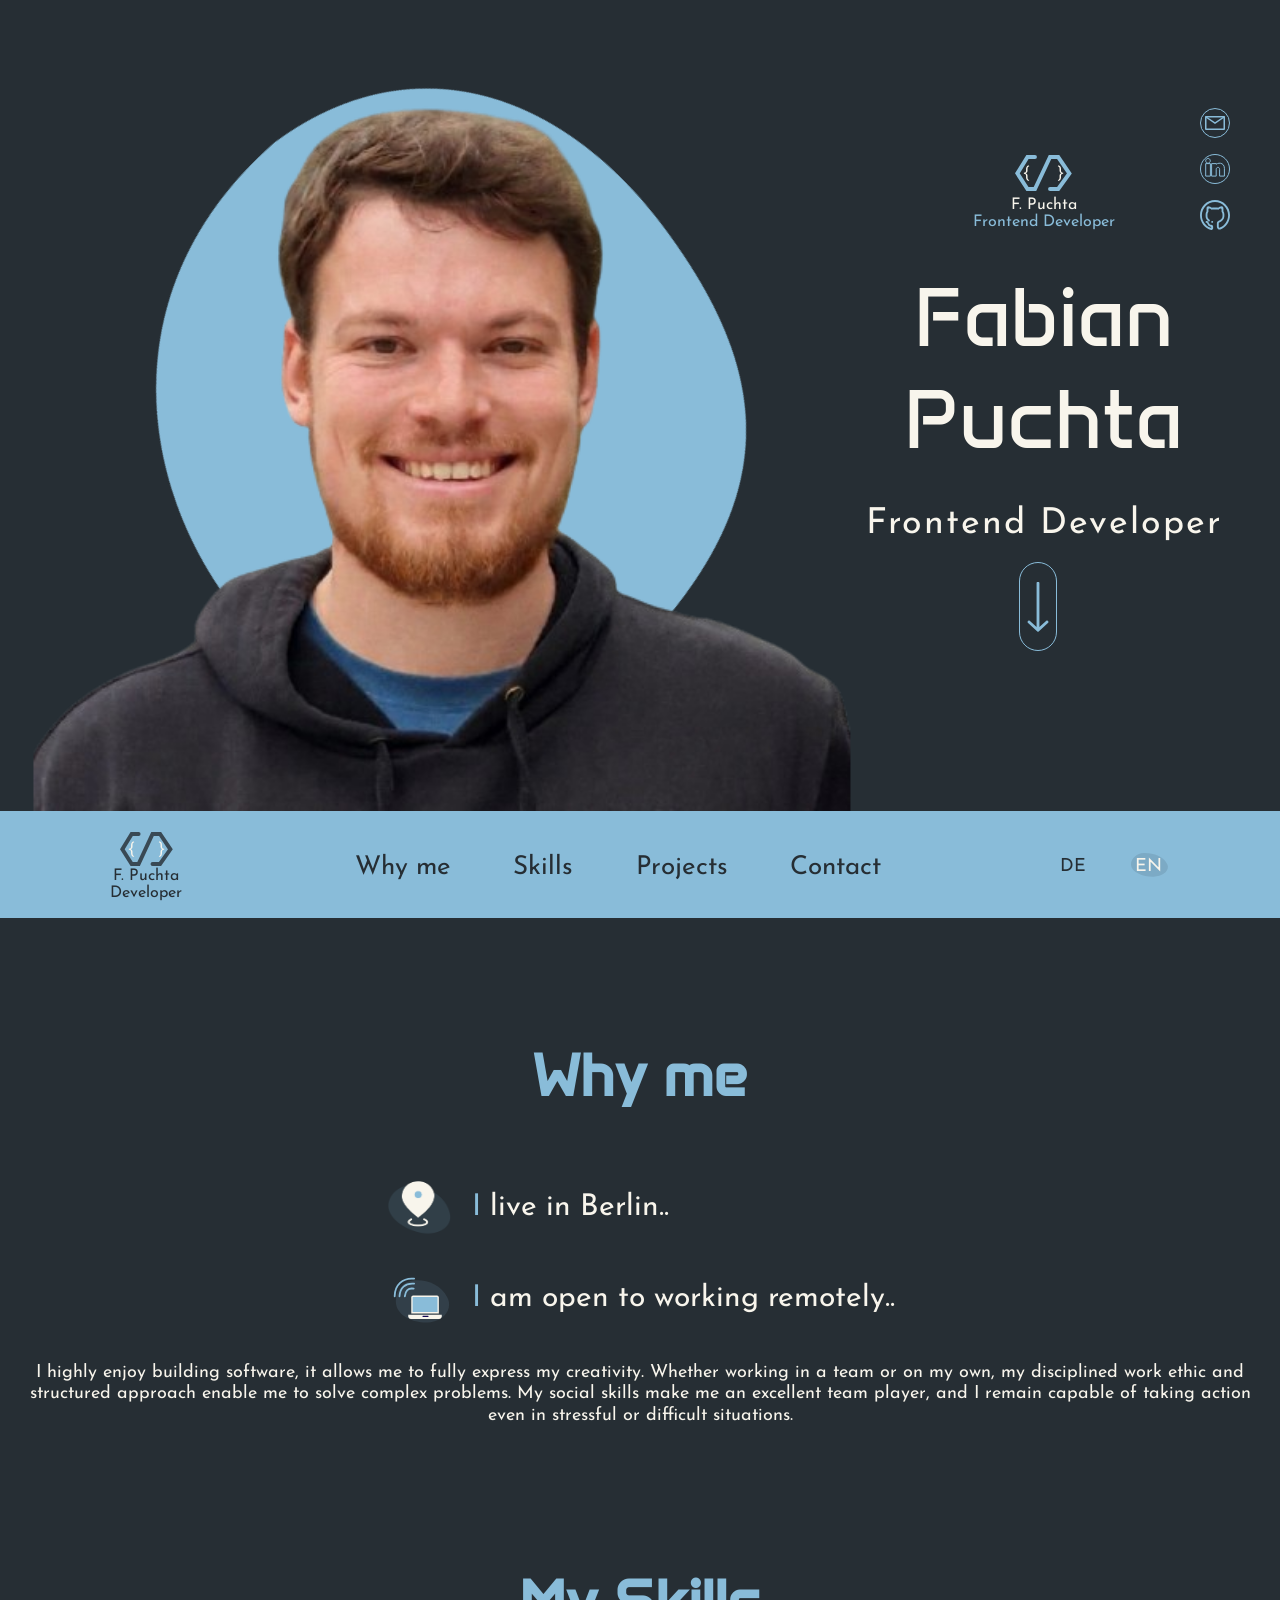
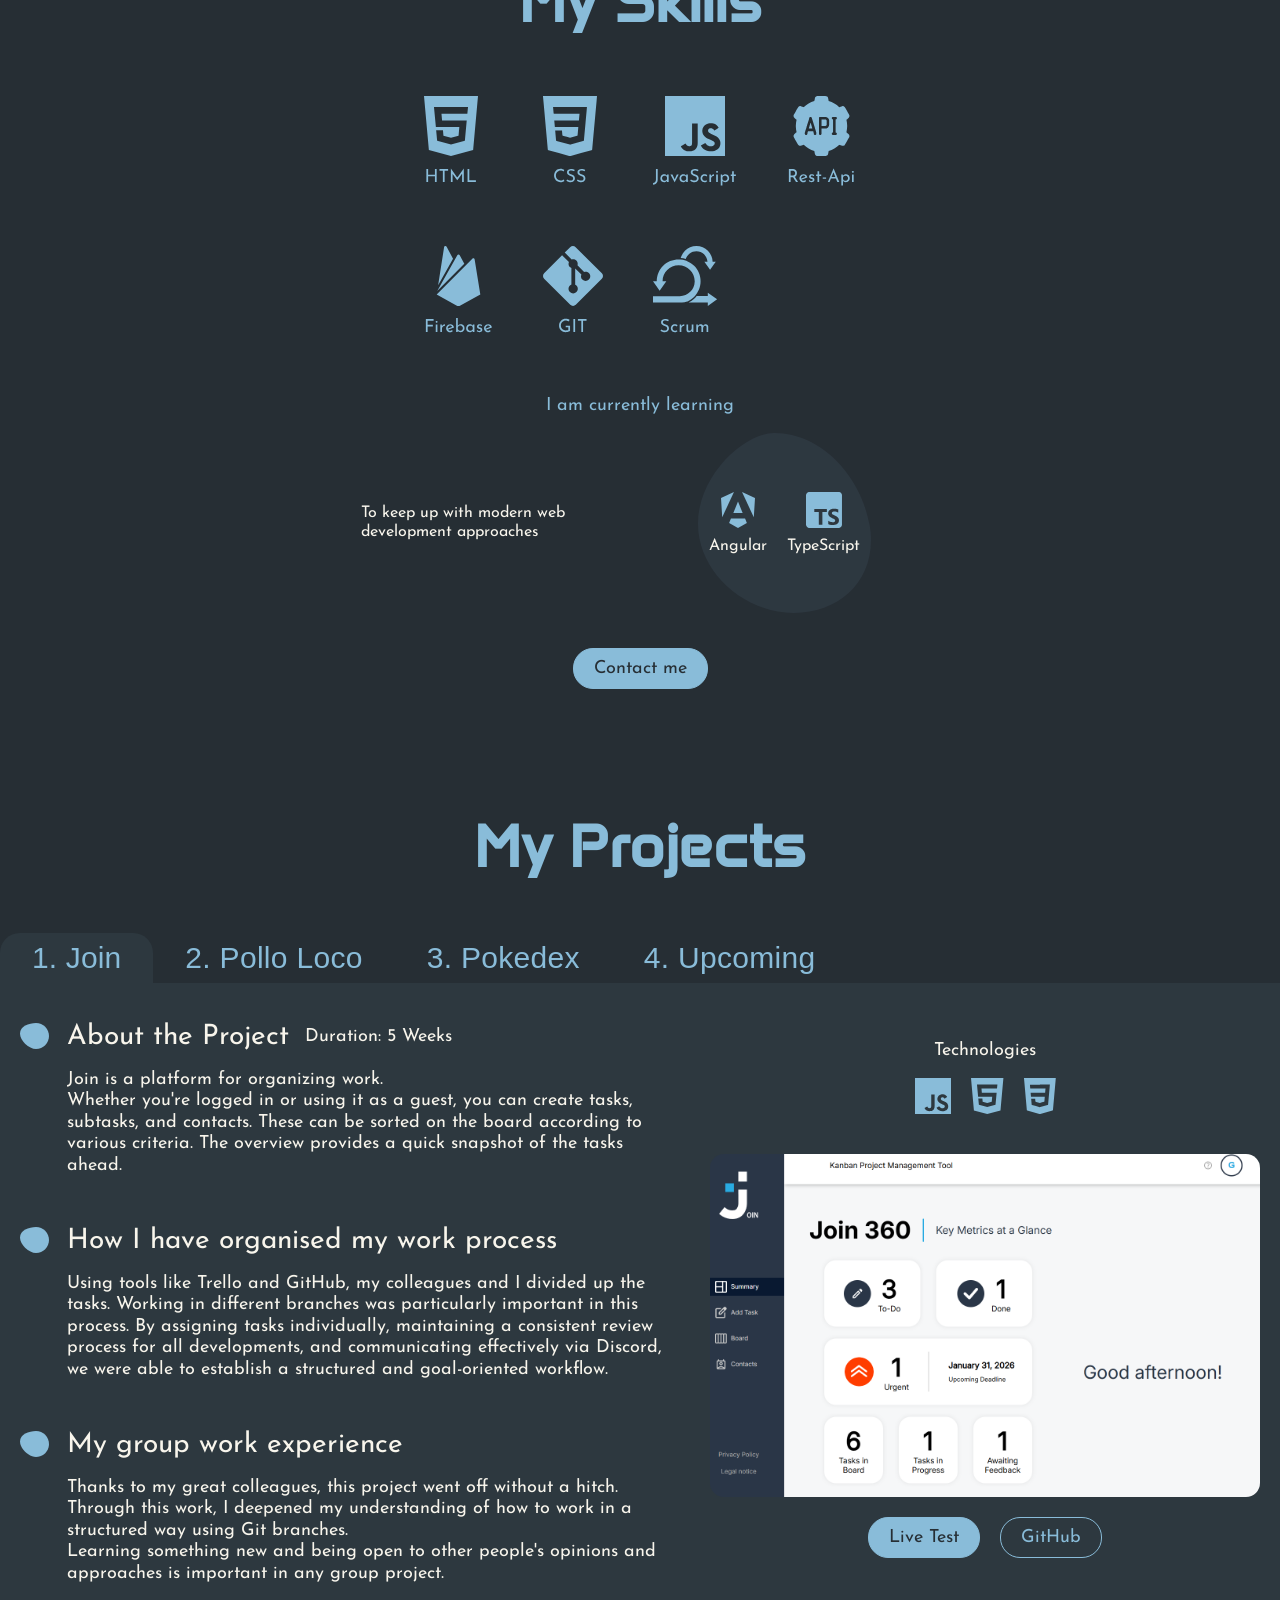
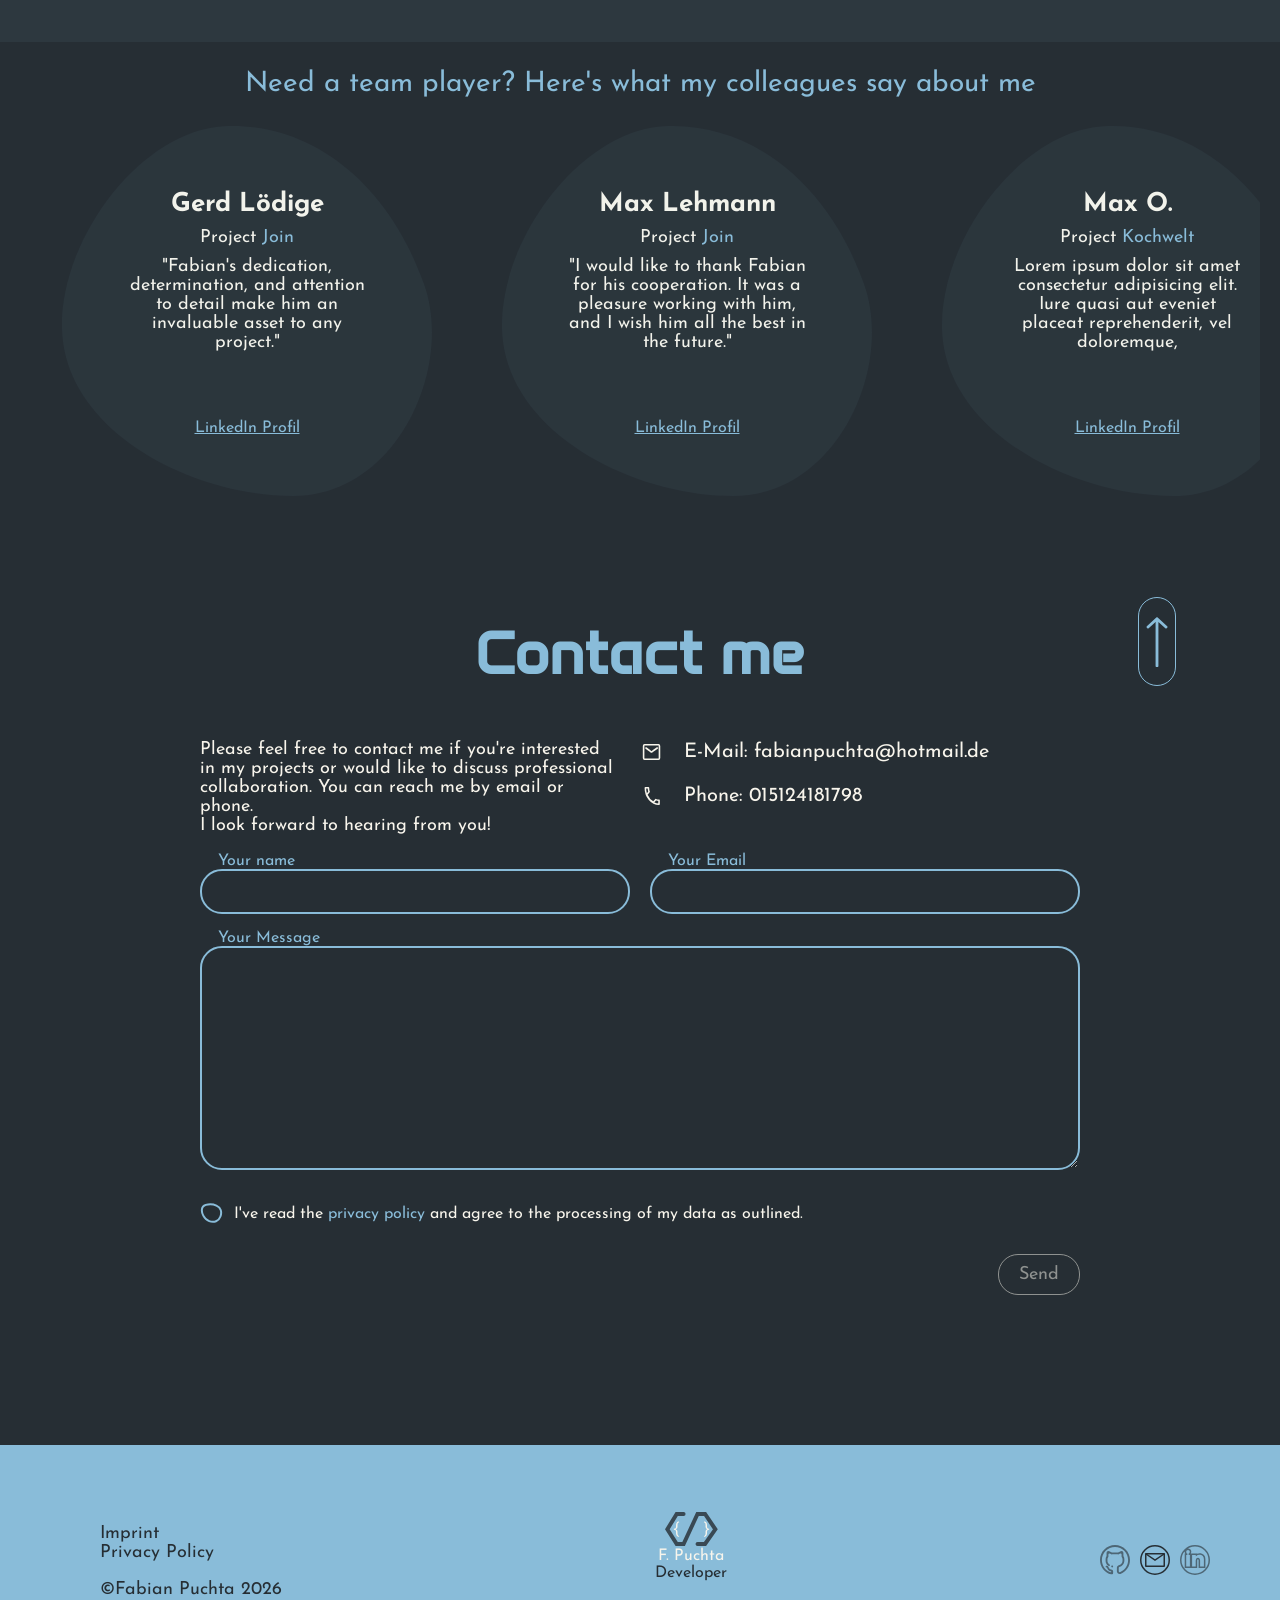
==== commit 05b74f38: "feat: added aria attributes and writings for all html files" ====
--- a/html/english/english_main.html
+++ b/html/english/english_main.html
@@ -28,7 +28,7 @@
                     <p class="name">F. Puchta</p>
                     <p>Developer</p>
                 </div>
-                <button onclick="toggleMenu(this)" class="menu-button">
+                <button onclick="toggleMenu(this)" class="menu-button" aria-label="Navigation menu" aria-expanded="false" aria-controls="nav-menu">
                     <span class="burger-icon">
                         <span class="burger-line burger-line--top"></span>
                         <span class="burger-line burger-line--middle"></span>
@@ -37,7 +37,7 @@
                 </button>
             </div>
             <div class="main-image-container">
-                <div class="nav-menu-container">
+                <div class="nav-menu-container" id="nav-menu">
                     <img src="../../assets/img/respMenuBck.svg" alt="responsive menu background image">
                     <div class="resp-menu-content">
                         <a href="#aboutSection">Why me</a>
@@ -67,24 +67,24 @@
                         <p>Frontend Developer</p>
                     </div>
                     <div class="social-media">
-                        <a href="mailto:fabianpuchta@hotmail.de" target="_blank" rel="noopener noreferrer">
+                        <a href="mailto:fabianpuchta@hotmail.de" target="_blank" rel="noopener noreferrer" aria-label="Email contact">
                             <img src="../../assets/icons/social_media/emailBlue.svg" class="social-media-default"
-                                alt="mail icon">
+                                alt="" aria-hidden="true">
                             <img src="../../assets/icons/social_media/mailMediaHover.svg" class="social-media-hover"
-                                alt="mail icon in hover state">
+                                alt="" aria-hidden="true">
                         </a>
                         <a href="https://www.linkedin.com/in/fabian-puchta-7ba7383b7/" target="_blank"
-                            rel="noopener noreferrer">
+                            rel="noopener noreferrer" aria-label="LinkedIn profile">
                             <img src="../../assets/icons/social_media/linkedIn.svg" class="social-media-default"
-                                alt="linkedIn icon">
+                                alt="" aria-hidden="true">
                             <img src="../../assets/icons/social_media/linkedInHover.svg" class="social-media-hover"
-                                alt="linkedIn icon in hover state">
+                                alt="" aria-hidden="true">
                         </a>
-                        <a href="https://github.com/FabianP95" target="_blank" rel="noopener noreferrer">
+                        <a href="https://github.com/FabianP95" target="_blank" rel="noopener noreferrer" aria-label="GitHub profile">
                             <img src="../../assets/icons/social_media/github.svg" class="social-media-default"
-                                alt="gitHub icon">
+                                alt="" aria-hidden="true">
                             <img src="../../assets/icons/social_media/githubHover.svg" class="social-media-hover"
-                                alt="github icon in hover state">
+                                alt="" aria-hidden="true">
                         </a>
                     </div>
                 </div>
@@ -220,26 +220,26 @@
     <section id="projectSection" class="sub-section mrg-tp-section">
         <h2 class="content-headlines">My Projects</h2>
         <nav class="nav-projects" role="tablist">
-            <button class="tab active" role="tab"><span class="color-writing-blue font-size-30 desktop-content">1.
+            <button class="tab active" role="tab" id="tab-join" aria-selected="true" aria-controls="panel-join" tabindex="0"><span class="color-writing-blue font-size-30 desktop-content">1.
                     Join</span>
                 <span class="color-writing-blue font-size-30 resp-content">1. Project</span>
             </button>
-            <button class="tab color-writing-blue font-size-30" role="tab"><span
+            <button class="tab color-writing-blue font-size-30" role="tab" id="tab-pollo" aria-selected="false" aria-controls="panel-pollo" tabindex="-1"><span
                     class="color-writing-blue font-size-30 desktop-content">2. Pollo Loco</span>
                 <span class="color-writing-blue font-size-30 resp-content">2. Project</span>
             </button>
-            <button class="tab color-writing-blue font-size-30" role="tab"><span
+            <button class="tab color-writing-blue font-size-30" role="tab" id="tab-pokedex" aria-selected="false" aria-controls="panel-pokedex" tabindex="-1"><span
                     class="color-writing-blue font-size-30 desktop-content">3. Pokedex</span>
                 <span class="color-writing-blue font-size-30 resp-content">3. Project</span>
             </button>
-            <button class="tab color-writing-blue font-size-30" role="tab"><span
+            <button class="tab color-writing-blue font-size-30" role="tab" id="tab-future" aria-selected="false" aria-controls="panel-future" tabindex="-1"><span
                     class="color-writing-blue font-size-30 desktop-content">4. Upcoming</span>
                 <span class="color-writing-blue font-size-30 resp-content">4. Project</span>
             </button>
         </nav>
         <div id="projectsContainer" class="card">
             <div class="content-wrapper-projects">
-                <div class="panel active" data-panel="0">
+                <div class="panel active" data-panel="0" role="tabpanel" id="panel-join" aria-labelledby="tab-join" aria-hidden="false">
                     <div class="project-btns-resp">
                         <a href="" class="btn-live" target="_blank" rel="noopener noreferrer">Live Test</a>
                         <a href="https://github.com/FabianP95/Join" class="btn" target="_blank"
@@ -313,7 +313,7 @@
                         </div>
                     </div>
                 </div>
-                <div class="panel" data-panel="1">
+                <div class="panel" data-panel="1" role="tabpanel" id="panel-pollo" aria-labelledby="tab-pollo" aria-hidden="true">
                     <div class="project-btns-resp">
                         <a href="" class="btn-live" target="_blank" rel="noopener noreferrer">Live Test</a>
                         <a href="https://github.com/FabianP95/el_pollo_loco" target="_blank" rel="noopener noreferrer"
@@ -383,7 +383,7 @@
                         </div>
                     </div>
                 </div>
-                <div class="panel" data-panel="2">
+                <div class="panel" data-panel="2" role="tabpanel" id="panel-pokedex" aria-labelledby="tab-pokedex" aria-hidden="true">
                     <div class="project-btns-resp">
                         <a href="" class="btn-live" target="_blank" rel="noopener noreferrer">Live Test</a>
                         <a href="https://github.com/FabianP95/pokedex" class="btn" target="_blank"
@@ -453,7 +453,7 @@
                         </div>
                     </div>
                 </div>
-                <div class="panel" data-panel="3">
+                <div class="panel" data-panel="3" role="tabpanel" id="panel-future" aria-labelledby="tab-future" aria-hidden="true">
                     <div class="pr-card-left">
                         <div class="pr-section">
                             <img src="../../assets/icons/bulletPoint.svg" alt="bulletpoint graphic">
@@ -546,54 +546,59 @@
             <div class="form-wrapper">
                 <form onsubmit="">
                     <div class="row-name-mail">
-                        <div class="input-wrapper">
+                        <div id="nameContainer" class="input-wrapper">
                             <label for="formName" id="formLabelName">Your name <span class="error-message d-none">is required
                                 </span></label>
                             <div class="input-field">
-                                <input type="text" name="name" id="formName">
-                            </div>
-                        </div>
-                        <div class="input-wrapper">
+                                <input type="text" name="name" id="formName" aria-required="true" aria-describedby="formNameError">
+                            </div>
+                            <span id="formNameError" class="error-message d-none">is required</span>
+                        </div>
+                        <div id="mailContainer" class="input-wrapper">
                             <label for="formMail" id="formLabelMail">Your Email<span class="error-message d-none">is required
                                 </span></label>
                             <div class="input-field">
-                                <input type="email" name="mail" id="formMail">
-                            </div>
-                        </div>
-                    </div>
-                    <div class="input-wrapper width-100">
+                                <input type="email" name="mail" id="formMail" aria-required="true" aria-describedby="formMailError">
+                            </div>
+                            <span id="formMailError" class="error-message d-none">is required</span>
+                        </div>
+                    </div>
+                    <div id="messageContainer" class="input-wrapper width-100">
                         <label for="formMessage" id="formLabelMessage">Your Message <span class="error-message d-none">
                                 is required</span></label>
                         <div class="input-field">
-                            <textarea name="message" id="formMessage" rows="10"></textarea>
-                        </div>
+                            <textarea name="message" id="formMessage" rows="10" aria-required="true" aria-describedby="formMessageError"></textarea>
+                        </div>
+                        <span id="formMessageError" class="error-message d-none">is required</span>
                     </div>
                     <div class="contact-accept-section">
-                        <div class="accept-policy-wrapper">
-                            <label for="accept" class="checkbox-wrapper" id="checkbox">
+                        <div>
+                            <div class="accept-policy-wrapper">
+                                <label for="accept" class="checkbox-wrapper" id="checkbox">
                                     <input onchange="setPrivacySwitch()" class="d-none" type="checkbox" id="accept"
-                                        value="accepted">
+                                        value="accepted" aria-required="true" aria-describedby="errorPolicy">
                                     <div class="checkbox-icon">
                                         <img src="../../assets/icons/contact/checkBox.svg" class="icon-default"
-                                            alt="checkbox icon in default state">
+                                            alt="checkbox icon in default state" aria-hidden="true">
                                         <img src="../../assets/icons/contact/checkBoxHover.svg" class="icon-hover d-none"
-                                            alt="checkbox icon in hover state">
+                                            alt="checkbox icon in hover state" aria-hidden="true">
                                         <img src="../../assets/icons/contact/checkBoxChecked.svg" class="icon-checked d-none"
-                                            alt="checkbox icon in accepted state">
+                                            alt="checkbox icon in accepted state" aria-hidden="true">
                                     </div>
                                     <div class="checkbox-error d-none">
                                         <img src="../../assets/icons/contact/checkBoxMissing.svg" class="icon-error"
-                                            alt="checkbox icon in missing state">
+                                            alt="checkbox icon in missing state" aria-hidden="true">
                                     </div>
                                 </label>
-                            <label for="accept" id="acceptPolicyText">I've read the <a
-                                    href="../../html/german/datenschutz.html">privacy policy
-                                </a> and agree to the processing of my data as outlined.</label>
-                            <span class="error-message d-none" id="errorPolicy">Please accept the privacy policy.</span>
+                                <p id="acceptPolicyText">I've read the <a
+                                        href="../../html/english/privacy_policy.html">privacy policy
+                                    </a> and agree to the processing of my data as outlined.</p>
+                            </div>
+                            <span class="error-message vis-hidden" id="errorPolicy">Please accept the privacy policy.</span>
                         </div>
                     </div>
                     <div class="send-btn-pos">
-                        <button class="btn" type="submit" id="sendBtn" disabled>Send</button>
+                        <button class="btn-disabled" type="submit" id="sendBtn" disabled aria-disabled="true">Send</button>
                     </div>
 
                 </form>
@@ -620,21 +625,21 @@
                 <span>Developer</span>
             </div>
             <div class="wrapper-social-media-footer">
-                <a href="https://github.com/FabianP95" target="_blank" rel="noopener noreferrer" class="swap-image">
-                    <img src="../../assets/icons/contact/githubFooter.svg" alt="gitHub icon" class="image-default">
+                <a href="https://github.com/FabianP95" target="_blank" rel="noopener noreferrer" class="swap-image" aria-label="GitHub profile">
+                    <img src="../../assets/icons/contact/githubFooter.svg" alt="" class="image-default" aria-hidden="true">
                     <img src="../../assets/icons/contact/gitHoverFooter.svg" class="image-hover"
-                        alt="gitHub icon in hovered state">
+                        alt="" aria-hidden="true">
                 </a>
-                <a href="mailto:fabianpuchta@hotmail.de" target="_blank" rel="noopener noreferrer" class="swap-image">
-                    <img src="../../assets/icons/contact/mailFooter.svg" alt="email icon" class="image-default">
+                <a href="mailto:fabianpuchta@hotmail.de" target="_blank" rel="noopener noreferrer" class="swap-image" aria-label="Email contact">
+                    <img src="../../assets/icons/contact/mailFooter.svg" alt="" class="image-default" aria-hidden="true">
                     <img src="../../assets/icons/contact/mailHoverFooter.svg" class="image-hover"
-                        alt="email icon in hovered state">
+                        alt="" aria-hidden="true">
                 </a>
                 <a href="https://www.linkedin.com/in/fabian-puchta-7ba7383b7/" target="_blank" rel="noopener noreferrer"
-                    class="swap-image">
-                    <img src="../../assets/icons/contact/linkedInFooter.svg" alt="linkedIn icon" class="image-default">
+                    class="swap-image" aria-label="LinkedIn profile">
+                    <img src="../../assets/icons/contact/linkedInFooter.svg" alt="" class="image-default" aria-hidden="true">
                     <img src="../../assets/icons/contact/linkedInHoverFooter.svg" class="image-hover"
-                        alt="linkedIn icon in hovered state">
+                        alt="" aria-hidden="true">
                 </a>
             </div>
         </div>
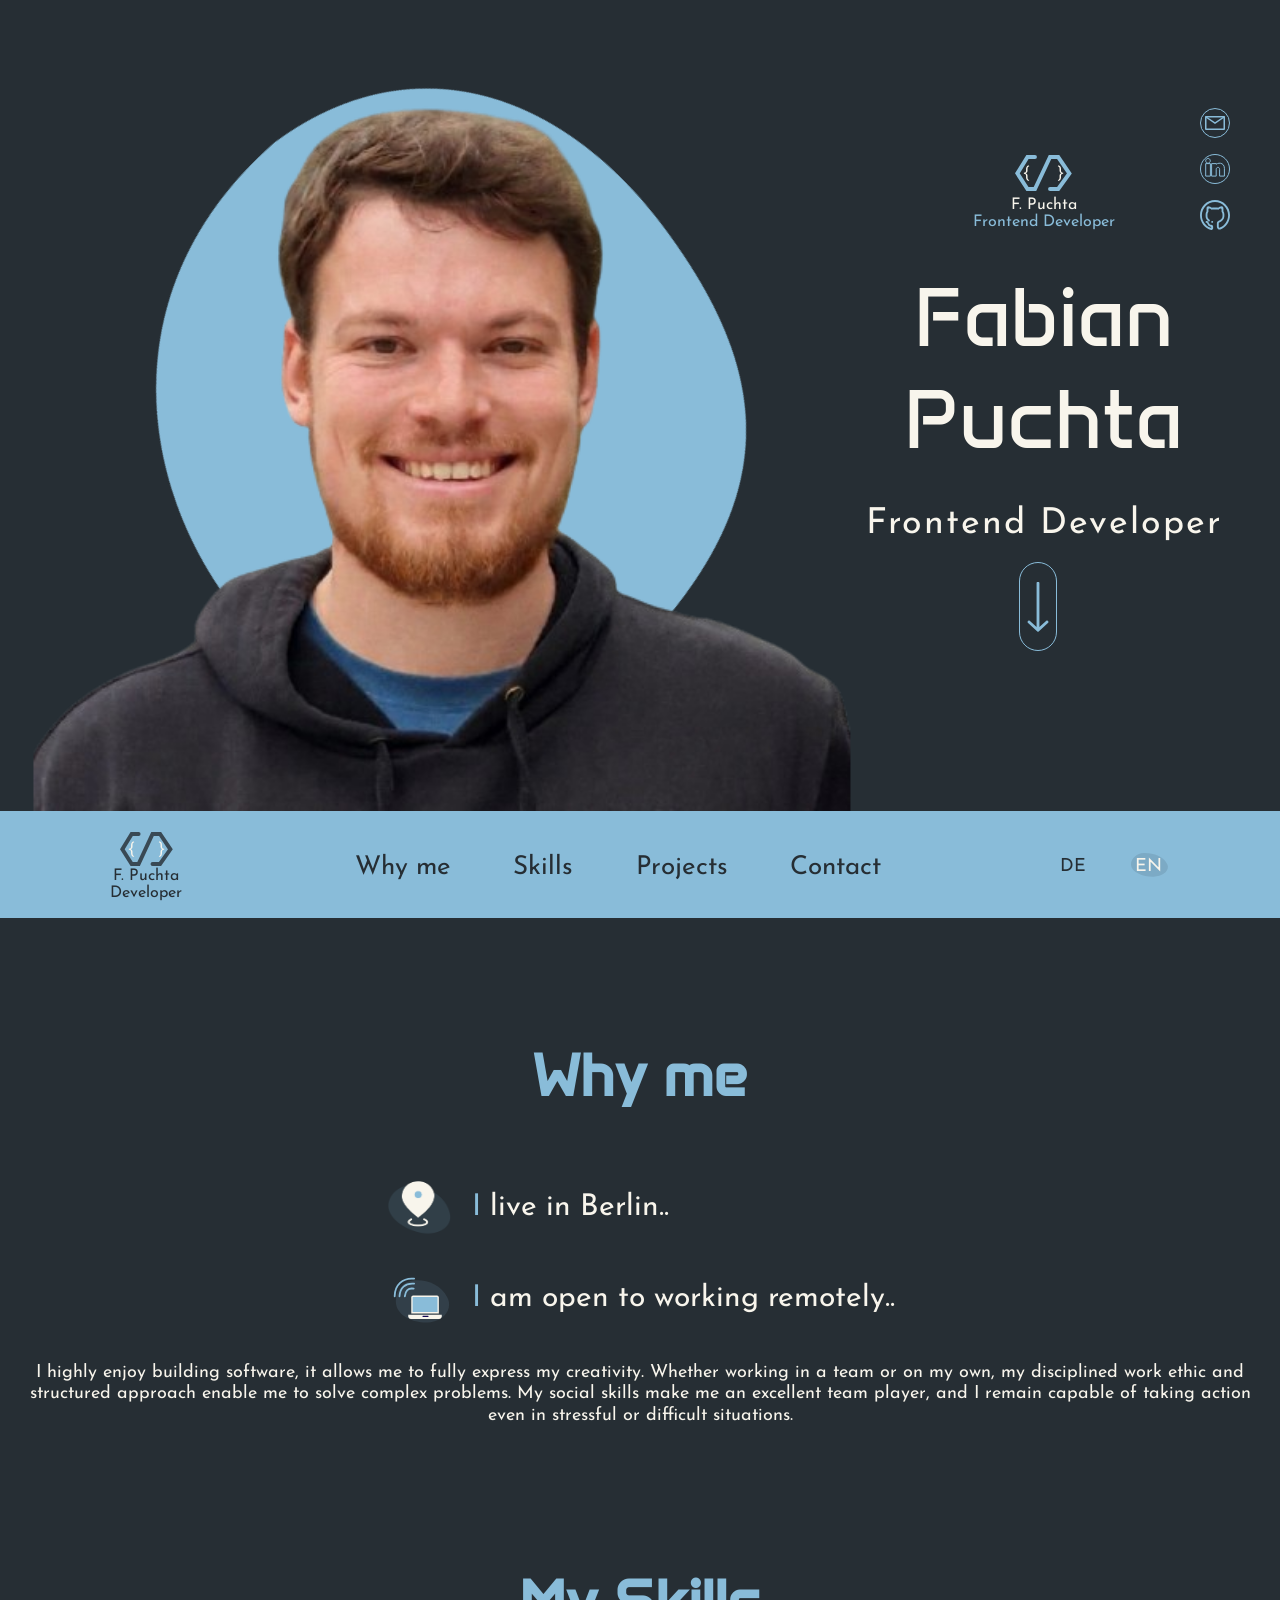
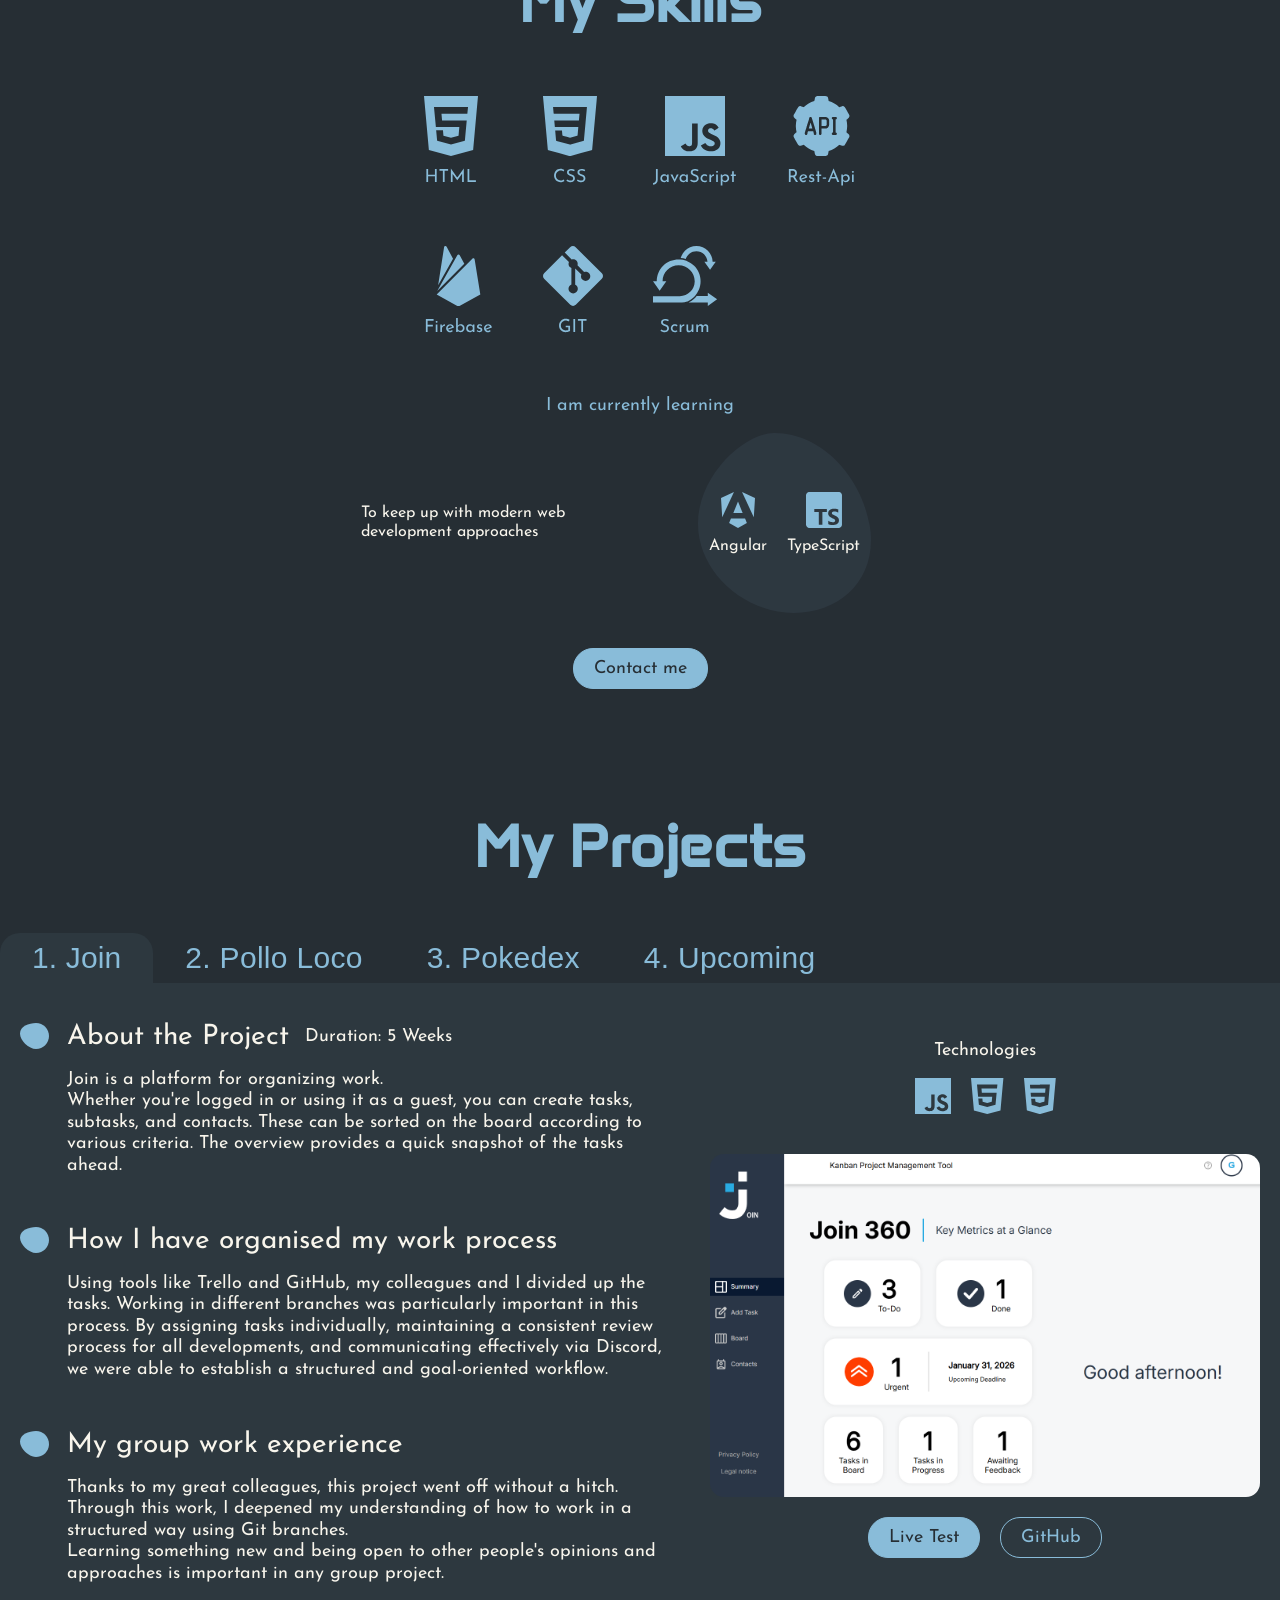
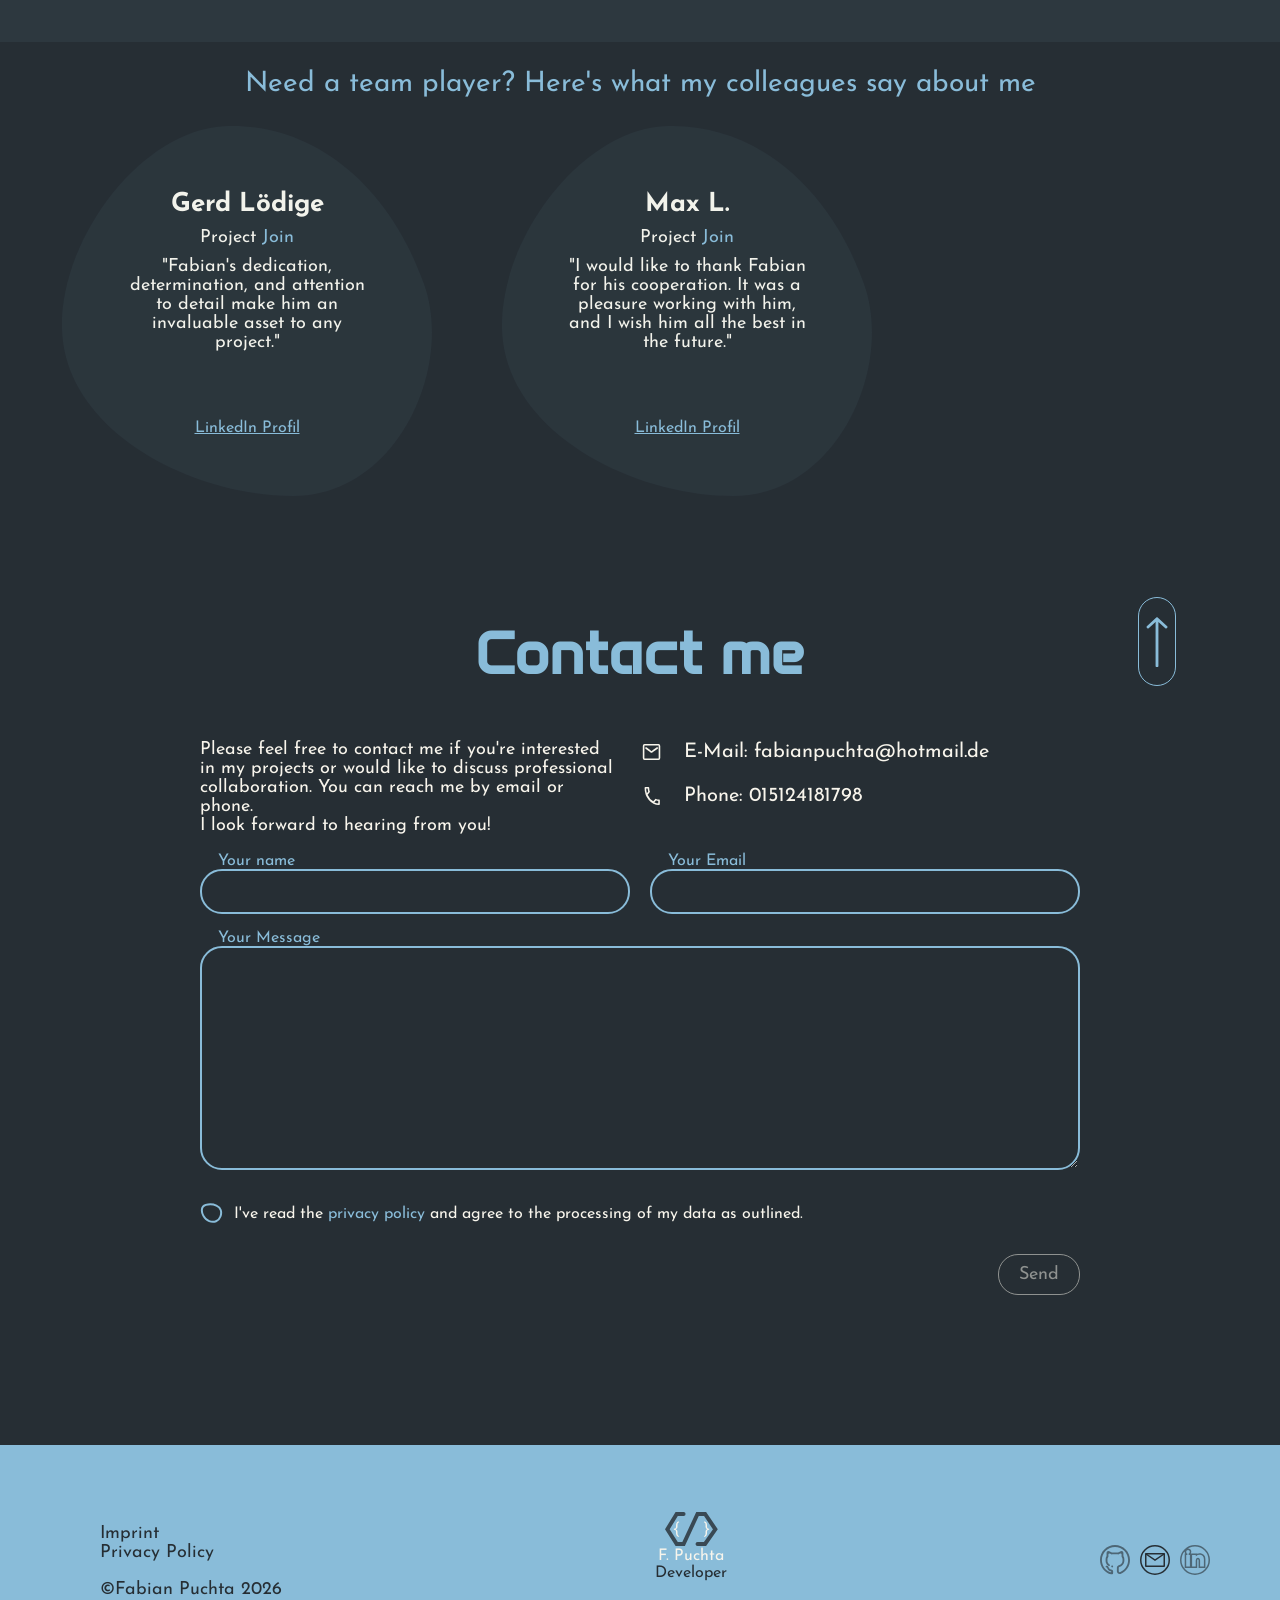
==== commit e224c401: "feat: added english version of privacy policy - added js doc comments - added linkedin link refactor" ====
--- a/html/english/english_main.html
+++ b/html/english/english_main.html
@@ -506,24 +506,11 @@
                     target="_blank" rel="noopener noreferrer">LinkedIn Profil</a>
             </article>
             <article class="single-quote">
-                <h4 class="font-size-26 margin-team">Max Lehmann</h4>
+                <h4 class="font-size-26 margin-team">Max L.</h4>
                 <p class="font-size-18 margin-team">Project <span class="color-writing-blue font-size-18 ">Join</span>
                 </p>
                 <p class="font-size-18 margin-team">"I would like to thank Fabian for his cooperation. It was a pleasure working with him, and I wish him all the best in the future."</p>
-                <a class="single-link margin-team-link" href="#" target="_blank" rel="noopener noreferrer">LinkedIn
-                    Profil</a>
-            </article>
-            <article class="single-quote">
-                <h4 class="font-size-26 margin-team">Max O.</h4>
-                <p class="font-size-18 margin-team">Project <span
-                        class="color-writing-blue font-size-18">Kochwelt</span>
-                </p>
-                <p class="font-size-18 margin-team">Lorem ipsum dolor sit amet consectetur adipisicing elit. Iure
-                    quasi
-                    aut eveniet placeat
-                    reprehenderit,
-                    vel doloremque, </p>
-                <a class="single-link margin-team-link" href="#" target="_blank" rel="noopener noreferrer">LinkedIn
+                <a class="single-link margin-team-link" href="https://www.linkedin.com/in/lukas-lehmann-b7b5683bb/" target="_blank" rel="noopener noreferrer">LinkedIn
                     Profil</a>
             </article>
         </div>
@@ -598,7 +585,7 @@
                         </div>
                     </div>
                     <div class="send-btn-pos">
-                        <button class="btn-disabled" type="submit" id="sendBtn" disabled aria-disabled="true">Send</button>
+                        <button class="btn-disabled" type="submit" id="sendBtn" aria-disabled="false">Send</button>
                     </div>
 
                 </form>
--- a/styles/content_section.css
+++ b/styles/content_section.css
@@ -4,7 +4,7 @@
     padding: 0 20px;
 }
 
-.content-wrapper-projects{
+.content-wrapper-projects {
     max-width: 1440px;
     margin: 0 auto;
     padding: 0 20px;
@@ -39,6 +39,52 @@
 .info-left img {
     height: 60px;
     width: 66px;
+}
+
+.typing-cursor::after {
+    content: '|';
+    display: inline-block;
+    color: #F8F5EC;
+    animation: blink 0.75s step-end infinite;
+    margin-left: 1px;
+}
+
+.pipe {
+    display: inline-block;
+    color: #F8F5EC;
+    margin-left: 1px;
+}
+
+.pipe-1 {
+    animation: blink-pipe 1.4s step-end infinite;
+}
+
+.pipe-2 {
+    animation: blink-pipe 1.4s step-end infinite;
+}
+
+@keyframes blink {
+
+    0%,
+    100% {
+        opacity: 1;
+    }
+
+    50% {
+        opacity: 0;
+    }
+}
+
+@keyframes blink-pipe {
+
+    0%,
+    100% {
+        opacity: 1;
+    }
+
+    50% {
+        opacity: 0;
+    }
 }
 
 .resp-location-icon {
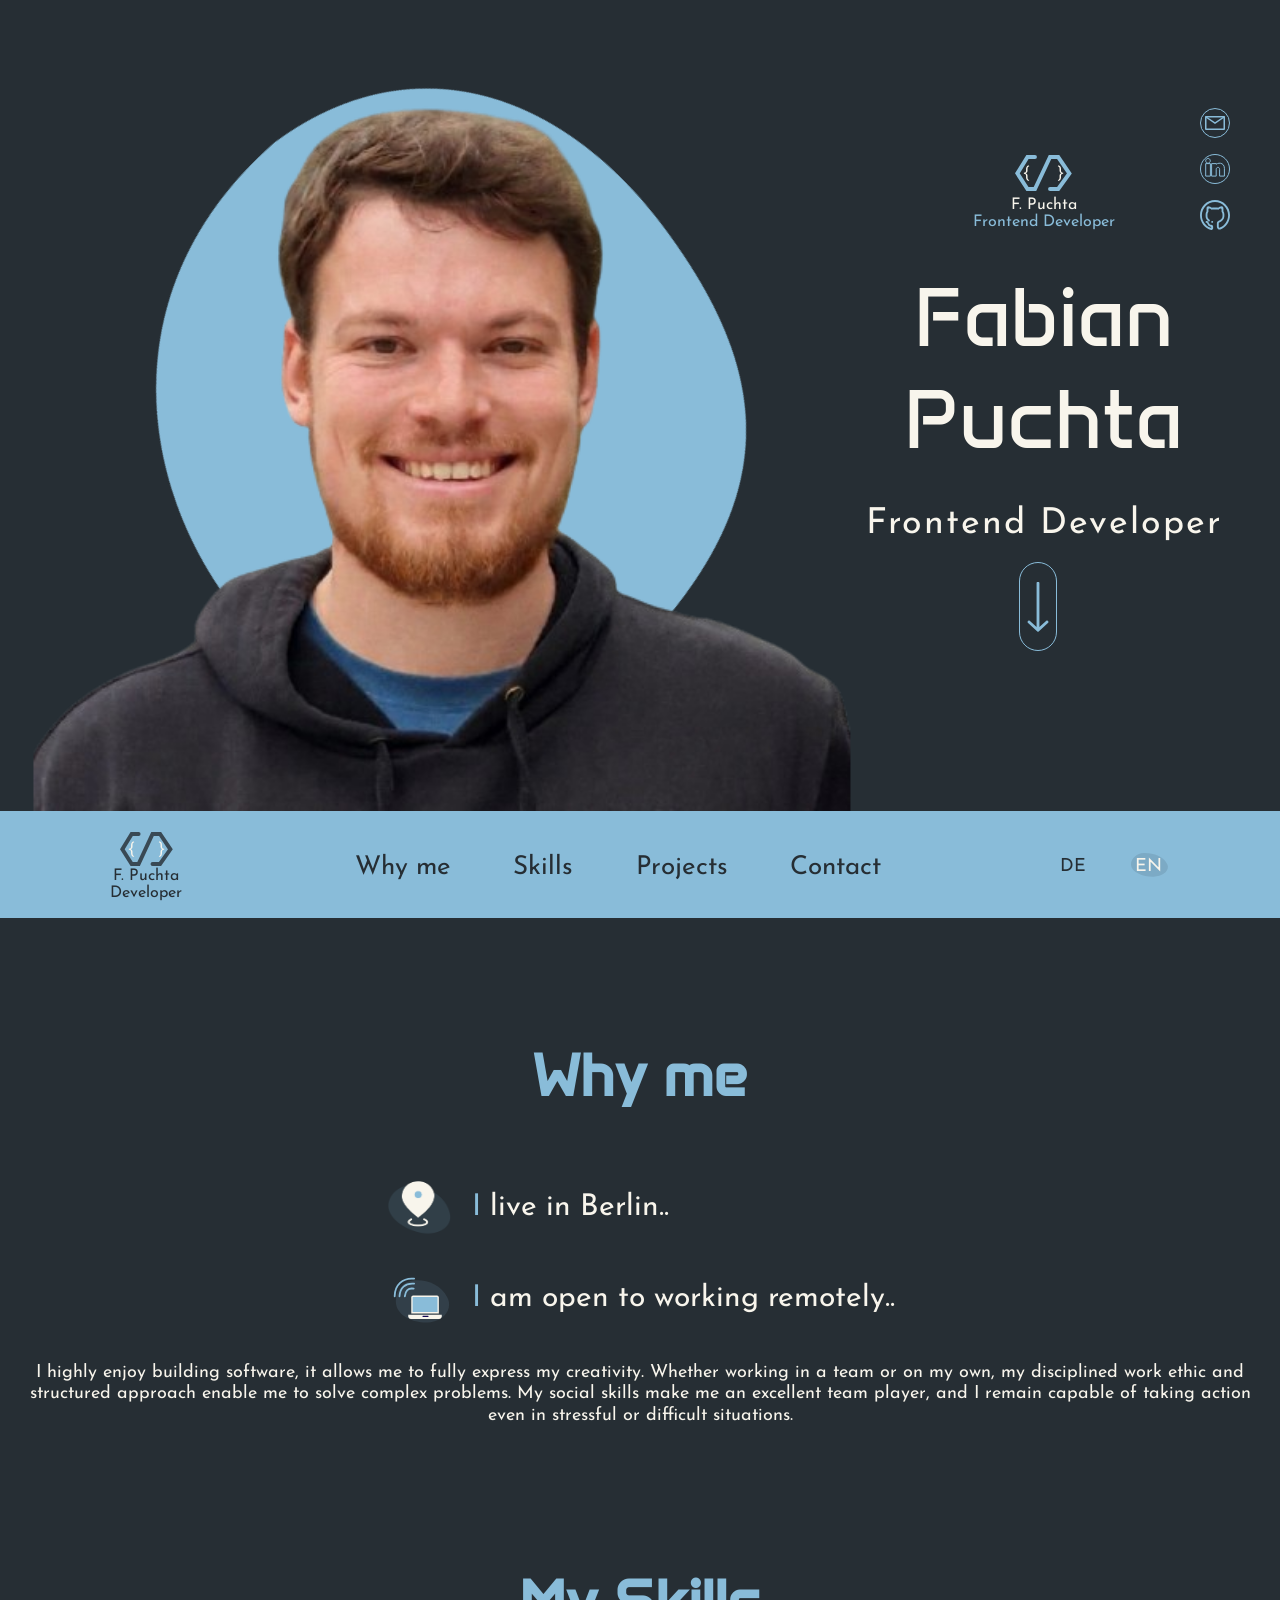
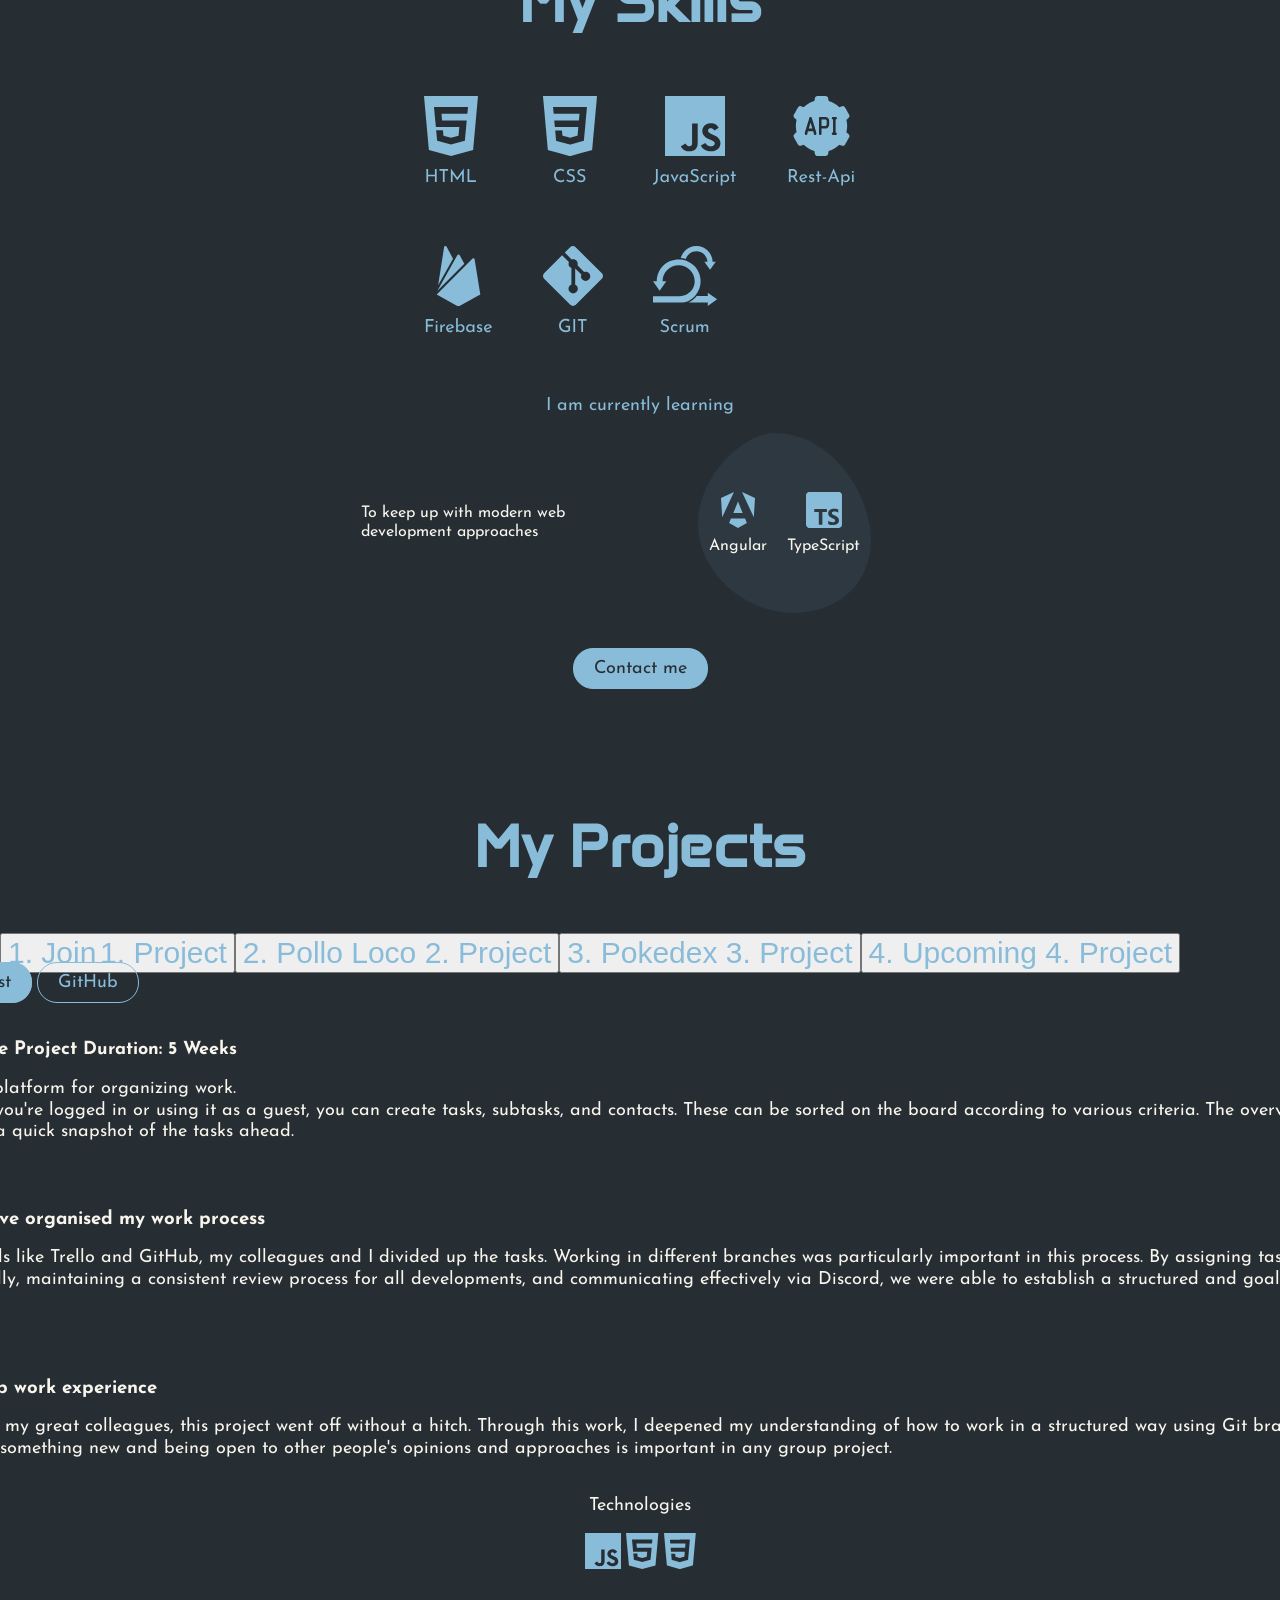
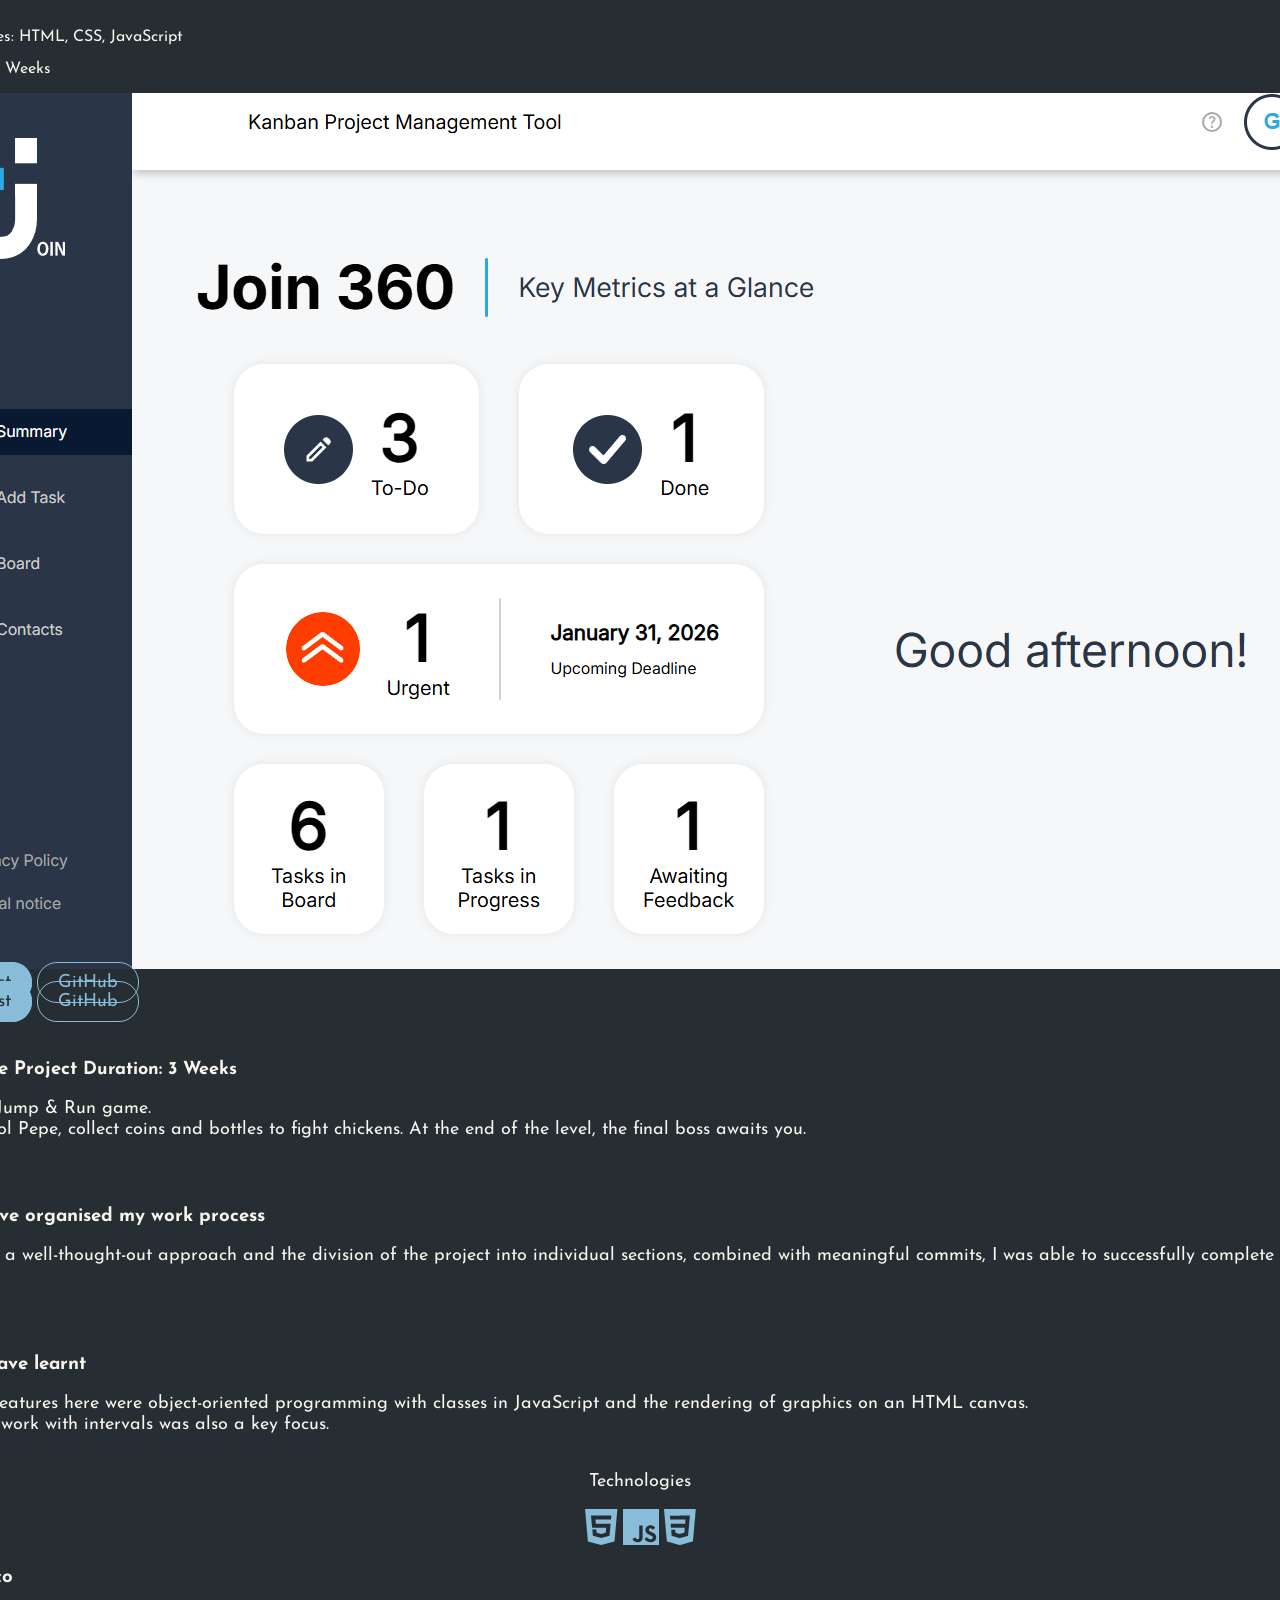
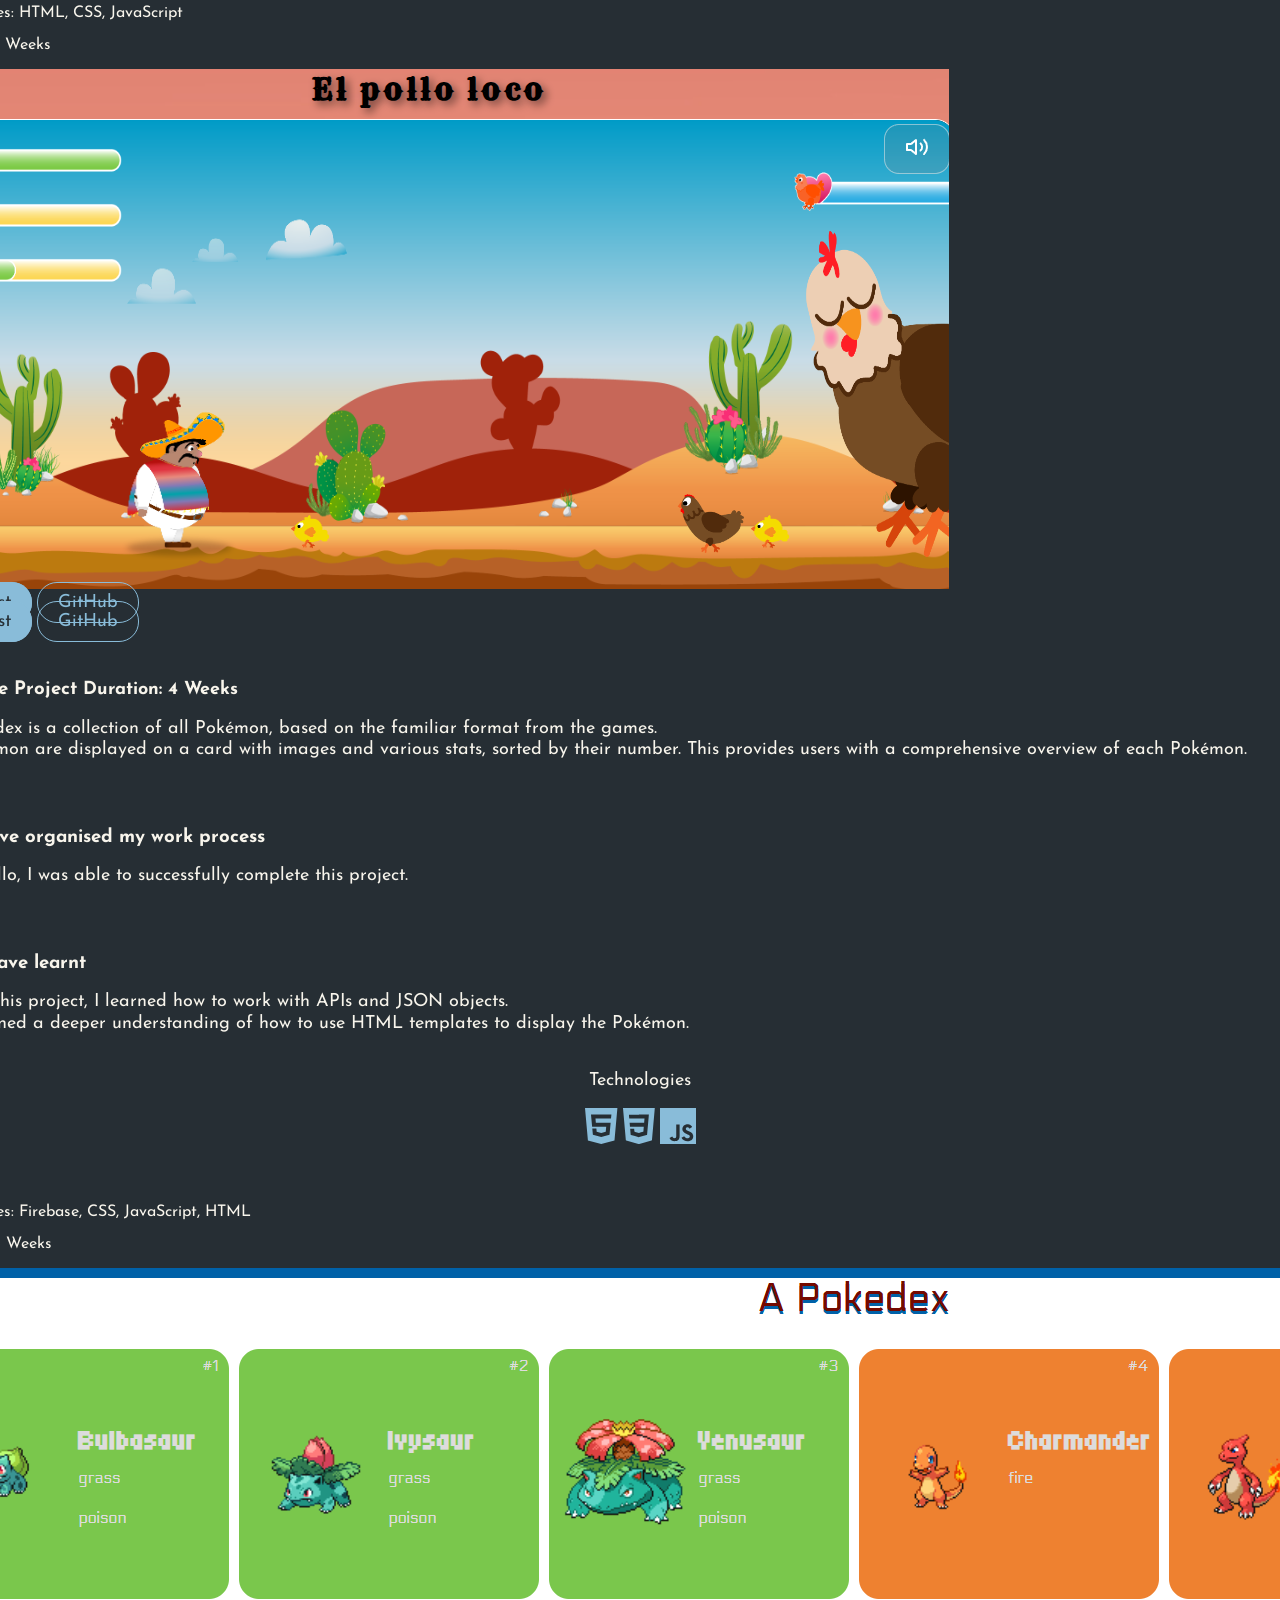
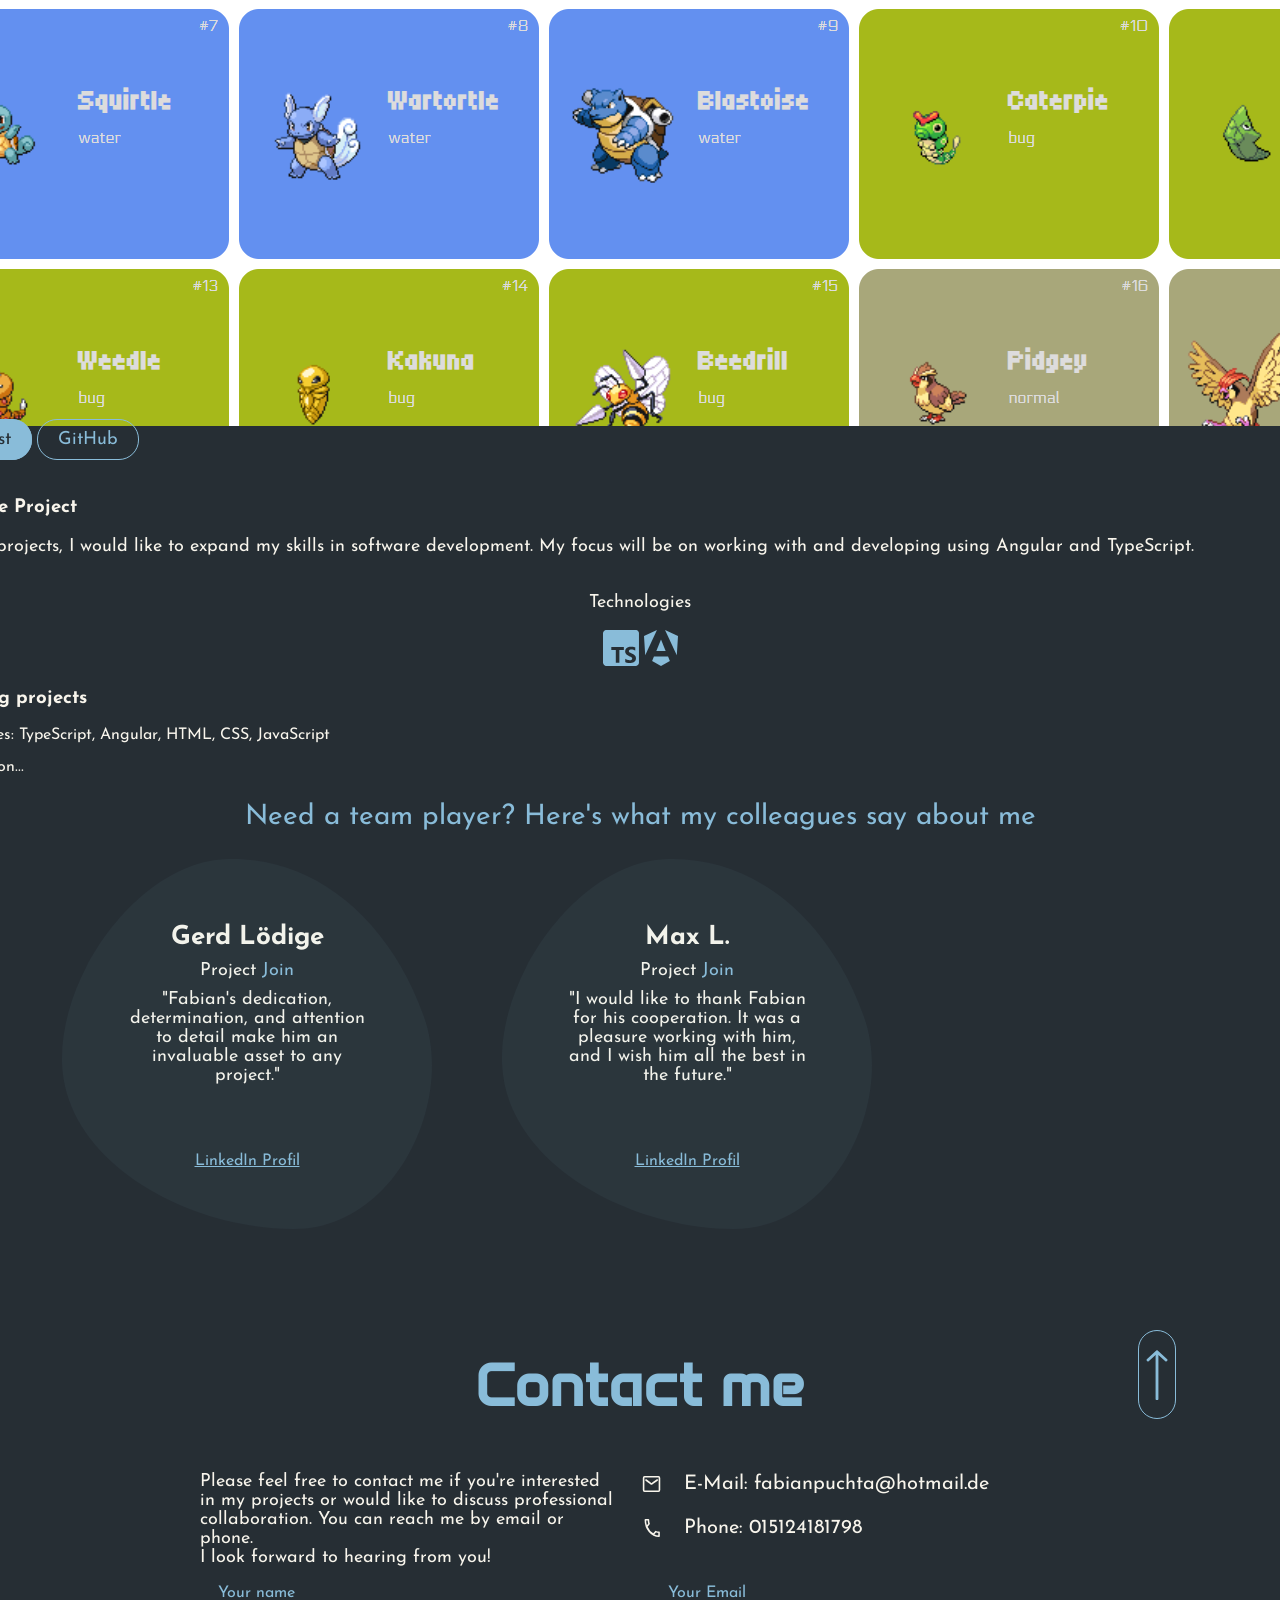
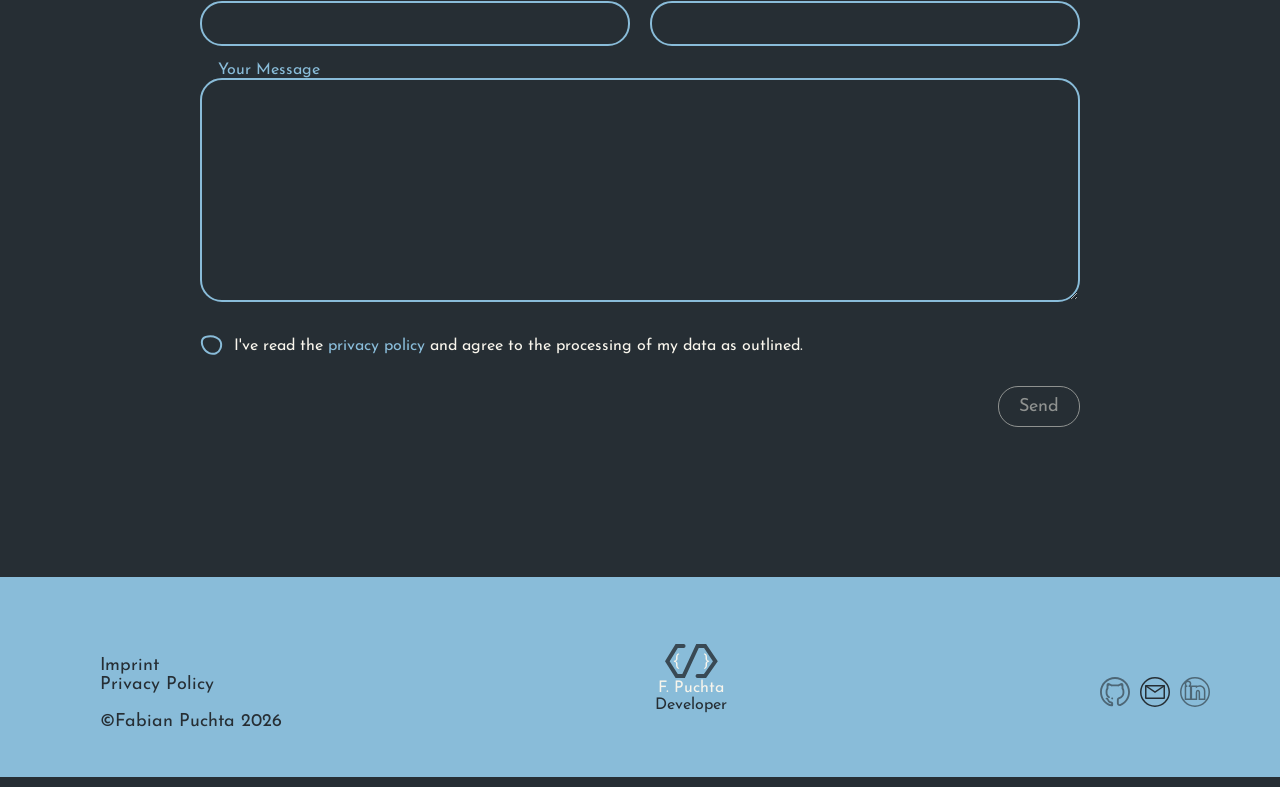
==== commit 955e930b: "refactor: added files and moved code to create a better structure for maintaining code" ====
--- a/html/english/english_main.html
+++ b/html/english/english_main.html
@@ -13,6 +13,8 @@
     <link rel="stylesheet" href="../../styles/content_section.css">
     <link rel="stylesheet" href="../../styles/contact.css">
     <link rel="stylesheet" href="../../styles/burger_menu.css">
+    <link rel="stylesheet" href="./styles/project_section.css">
+    <link rel="stylesheet" href="./styles/project_resp.css">
     <link rel="stylesheet" href="../../styles/responsive.css">
 </head>
 
--- a/styles/content_section.css
+++ b/styles/content_section.css
@@ -221,172 +221,6 @@
     height: 180px;
     width: 100%;
     background-image: url('../assets/icons/currently/currentlyResp.svg');
-}
-
-.nav-projects {
-    display: flex;
-    align-items: flex-start;
-    max-width: 1440px;
-}
-
-.tab {
-    padding: 0.5rem 2rem;
-    cursor: pointer;
-    background: transparent;
-    border: none;
-    letter-spacing: 0.01em;
-    position: relative;
-}
-
-.tab.active {
-    color: #F8F5EC;
-    background-color: #2d383f;
-    border-radius: 20px 20px 0 0
-}
-
-.border-radius-0,
-.border-radius-1-2,
-.border-radius-3 {
-    border-radius: 0 0 0 0;
-}
-
-.pr-duration {
-    display: flex;
-}
-
-.pr-tech {
-    display: flex;
-}
-
-.desktop-content {
-    display: flex;
-}
-
-.resp-content {
-    display: none;
-}
-
-.card {
-    background-color: #2d383f;
-    padding: 2.5rem 0;
-    width: 100%;
-}
-
-.pr-card-left {
-    display: flex;
-    flex-direction: column;
-    gap: 2rem;
-
-}
-
-.pr-section {
-    display: flex;
-    gap: 1.1rem;
-    align-items: flex-start;
-}
-
-.pr-title {
-    font-size: 28px;
-    margin-bottom: 0.6rem;
-    display: flex;
-    align-items: center;
-    gap: 1rem;
-    font-weight: 400;
-    margin: 0;
-}
-
-.pr-header-resp {
-    display: none;
-    flex-direction: column;
-    gap: 10px;
-}
-
-.pr-title-resp {
-    font-size: 24px;
-    color: #89BCD9;
-    font-weight: 400;
-    margin: 0 0 1em 0;
-}
-
-.pr-right {
-    display: flex;
-    flex-direction: column;
-    gap: 1.25rem;
-}
-
-.tech-icon-row {
-    display: flex;
-    gap: 20px;
-    justify-content: center;
-}
-
-.project-btns {
-    display: flex;
-    gap: 20px;
-    justify-content: center;
-}
-
-.project-btns-resp {
-    display: none;
-    gap: 20px;
-    justify-content: center;
-    align-items: flex-end;
-}
-
-
-.screenshot-project {
-    width: 100%;
-    aspect-ratio: 16/10;
-    border-radius: 14px;
-    display: flex;
-    justify-content: center;
-    overflow: hidden;
-    position: relative;
-}
-
-.panel {
-    display: none;
-}
-
-.panel.active {
-    display: grid;
-    grid-template-columns: 1fr 550px;
-    gap: 2.5rem;
-    align-items: start;
-    animation: fadeIn 0.82s ease;
-}
-
-@keyframes fadeIn {
-    from {
-        opacity: 0;
-        transform: translateY(6px);
-    }
-
-    to {
-        opacity: 1;
-        transform: translateY(0);
-    }
-}
-
-.write-me-btn {
-    margin: 35px 35px 0 0;
-}
-
-.future-project {
-    background-color: #F8F5EC;
-    width: 100%;
-    aspect-ratio: 16/10;
-    border-radius: 14px;
-    display: flex;
-    justify-content: center;
-    align-items: center;
-    overflow: hidden;
-    position: relative;
-}
-
-.future-project span {
-    font-size: 26px;
-    color: #89BCD9;
 }
 
 .team-title {
@@ -447,7 +281,6 @@
     opacity: 1;
 }
 
-
 .single-link {
     text-decoration-line: underline;
     color: #89BCD9;
--- a/styles/responsive.css
+++ b/styles/responsive.css
@@ -155,98 +155,7 @@
     .contact-section {
         padding: 0 20px;
     }
-
-    /* project overview */
-    .border-radius-0 {
-        border-radius: 0 40px 40px 40px;
-    }
-
-    .border-radius-1-2 {
-        border-radius: 40px 40px 40px 40px;
-    }
-
-    .border-radius-3 {
-        border-radius: 40px 0 40px 40px;
-    }
 }
-
-@media (max-width: 950px) {
-
-    /* project overview */
-    .tab {
-        padding: 0.85rem 1rem;
-    }
-
-    .desktop-content {
-        display: none;
-    }
-
-    .resp-content {
-        display: flex;
-    }
-
-    .panel.active {
-        display: flex;
-        flex-direction: column;
-    }
-
-    .panel.active> :nth-child(1) {
-        order: 3;
-    }
-
-    .panel.active> :nth-child(2) {
-        order: 2;
-    }
-
-    .panel.active> :nth-child(3) {
-        order: 1;
-    }
-
-    .screenshot-project,
-    .future-project {
-        width: 550px;
-        max-width: 550px;
-        align-self: center;
-    }
-
-
-    .pr-header-resp {
-        display: flex;
-    }
-
-    .pr-header-resp p {
-        margin: 0;
-    }
-
-    .pr-duration {
-        display: none;
-    }
-
-    .pr-tech {
-        display: none;
-    }
-
-    .pr-title {
-        font-size: 18px;
-    }
-
-    .project-btns {
-        display: none;
-    }
-
-    .project-btns-resp {
-        display: flex;
-        width: 100%;
-    }
-
-    .pr-right {
-        width: 100%;
-    }
-
-
-}
-
-
 
 @media (max-width: 700px) {
     h1 {
@@ -407,20 +316,6 @@
         max-width: 205px;
     }
 
-    /* projekt overview */
-
-    .tab {
-        padding: 0.85rem 1rem;
-    }
-
-    .screenshot-project,
-    .future-project {
-        max-width: 350px;
-        width: 350px;
-    }
-
-
-    /* contact form */
     .contact-section {
         padding: 0 10px;
     }
@@ -473,9 +368,6 @@
         margin: 35px 0 0 0;
     }
 
-
-
-    /* footer */
     .content-wrapper-footer {
         height: 200px;
         margin: 0 auto;
@@ -522,14 +414,6 @@
     }
 }
 
-@media (max-width: 480px) {
-    .tab {
-        padding: 5px 10px;
-        letter-spacing: 0px;
-    }
-}
-
-
 @media (max-width: 440px) {
     .hero {
         padding: 40px 20px 0 20px;
@@ -542,10 +426,4 @@
     .resp-menu-content {
         gap: 24px;
     }
-
-    .screenshot-project,
-    .future-project {
-        max-width: 250px;
-        width: 250px;
-    }
 }
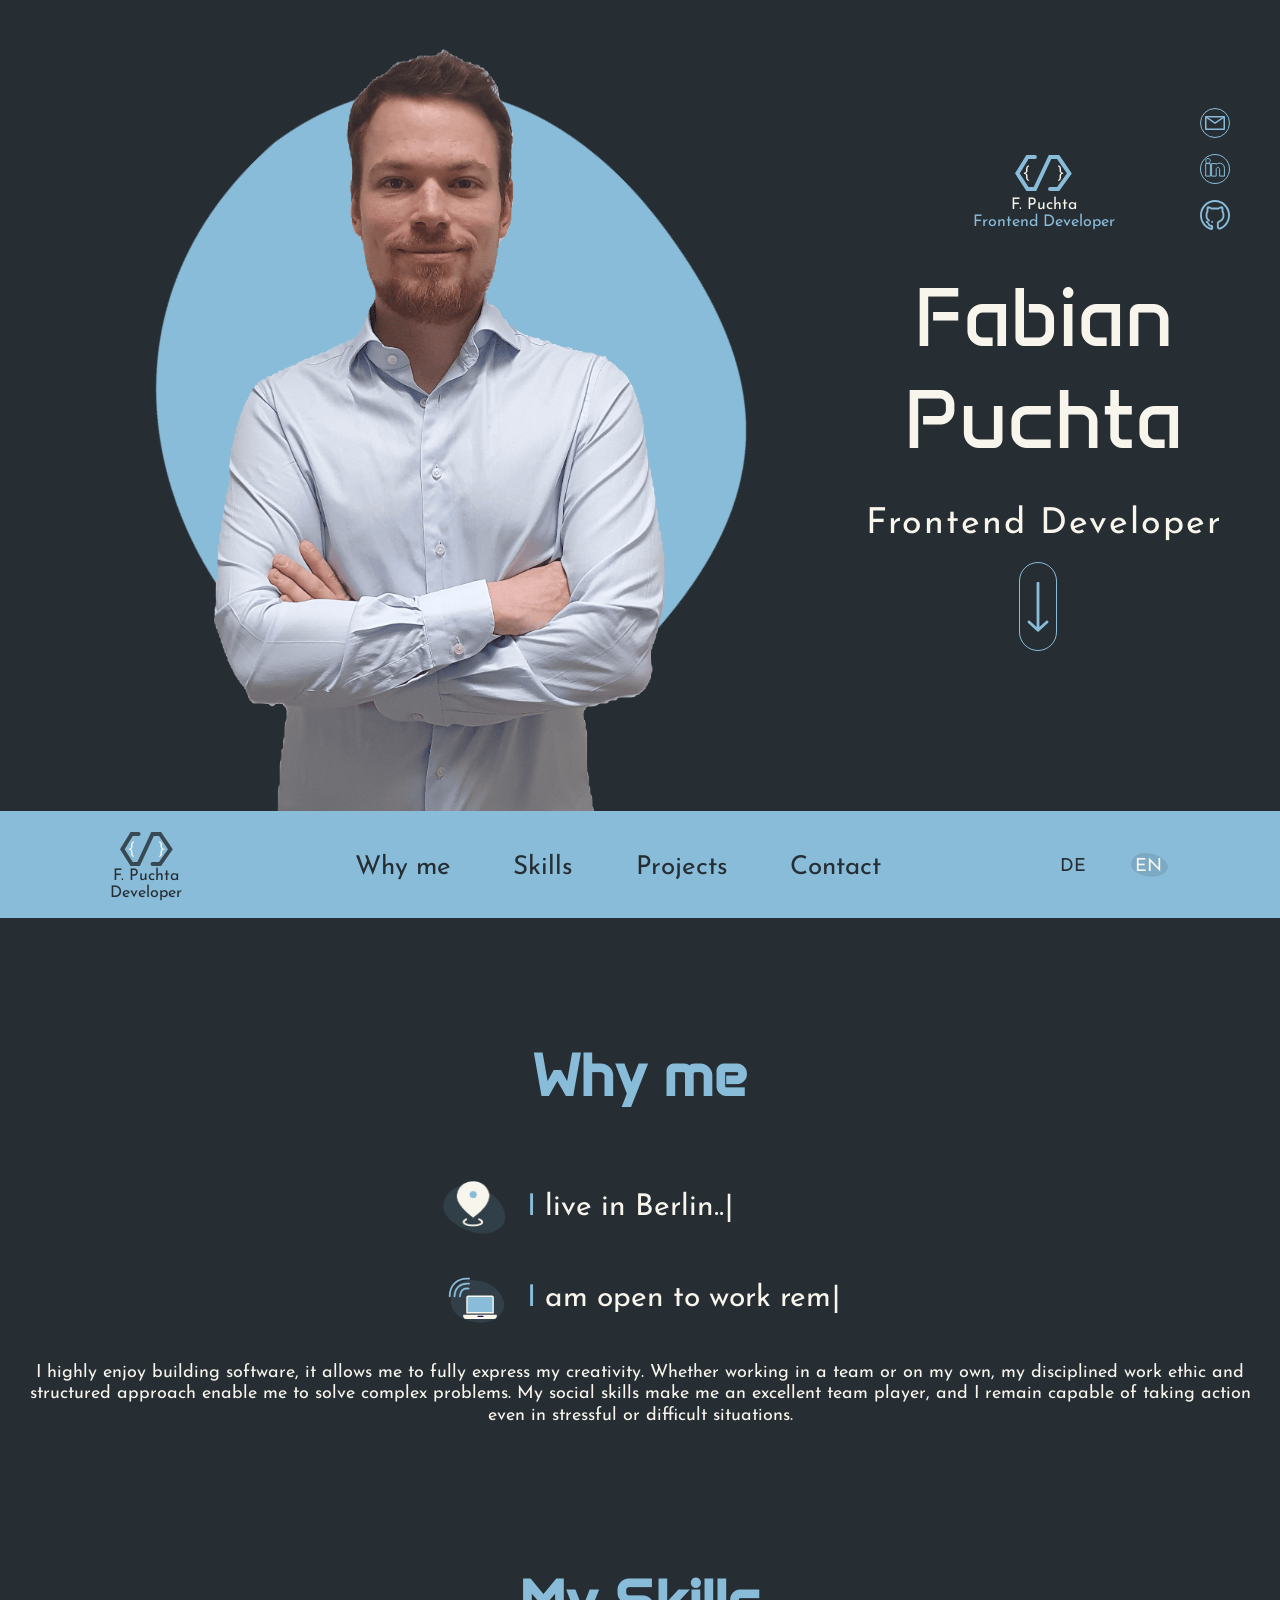
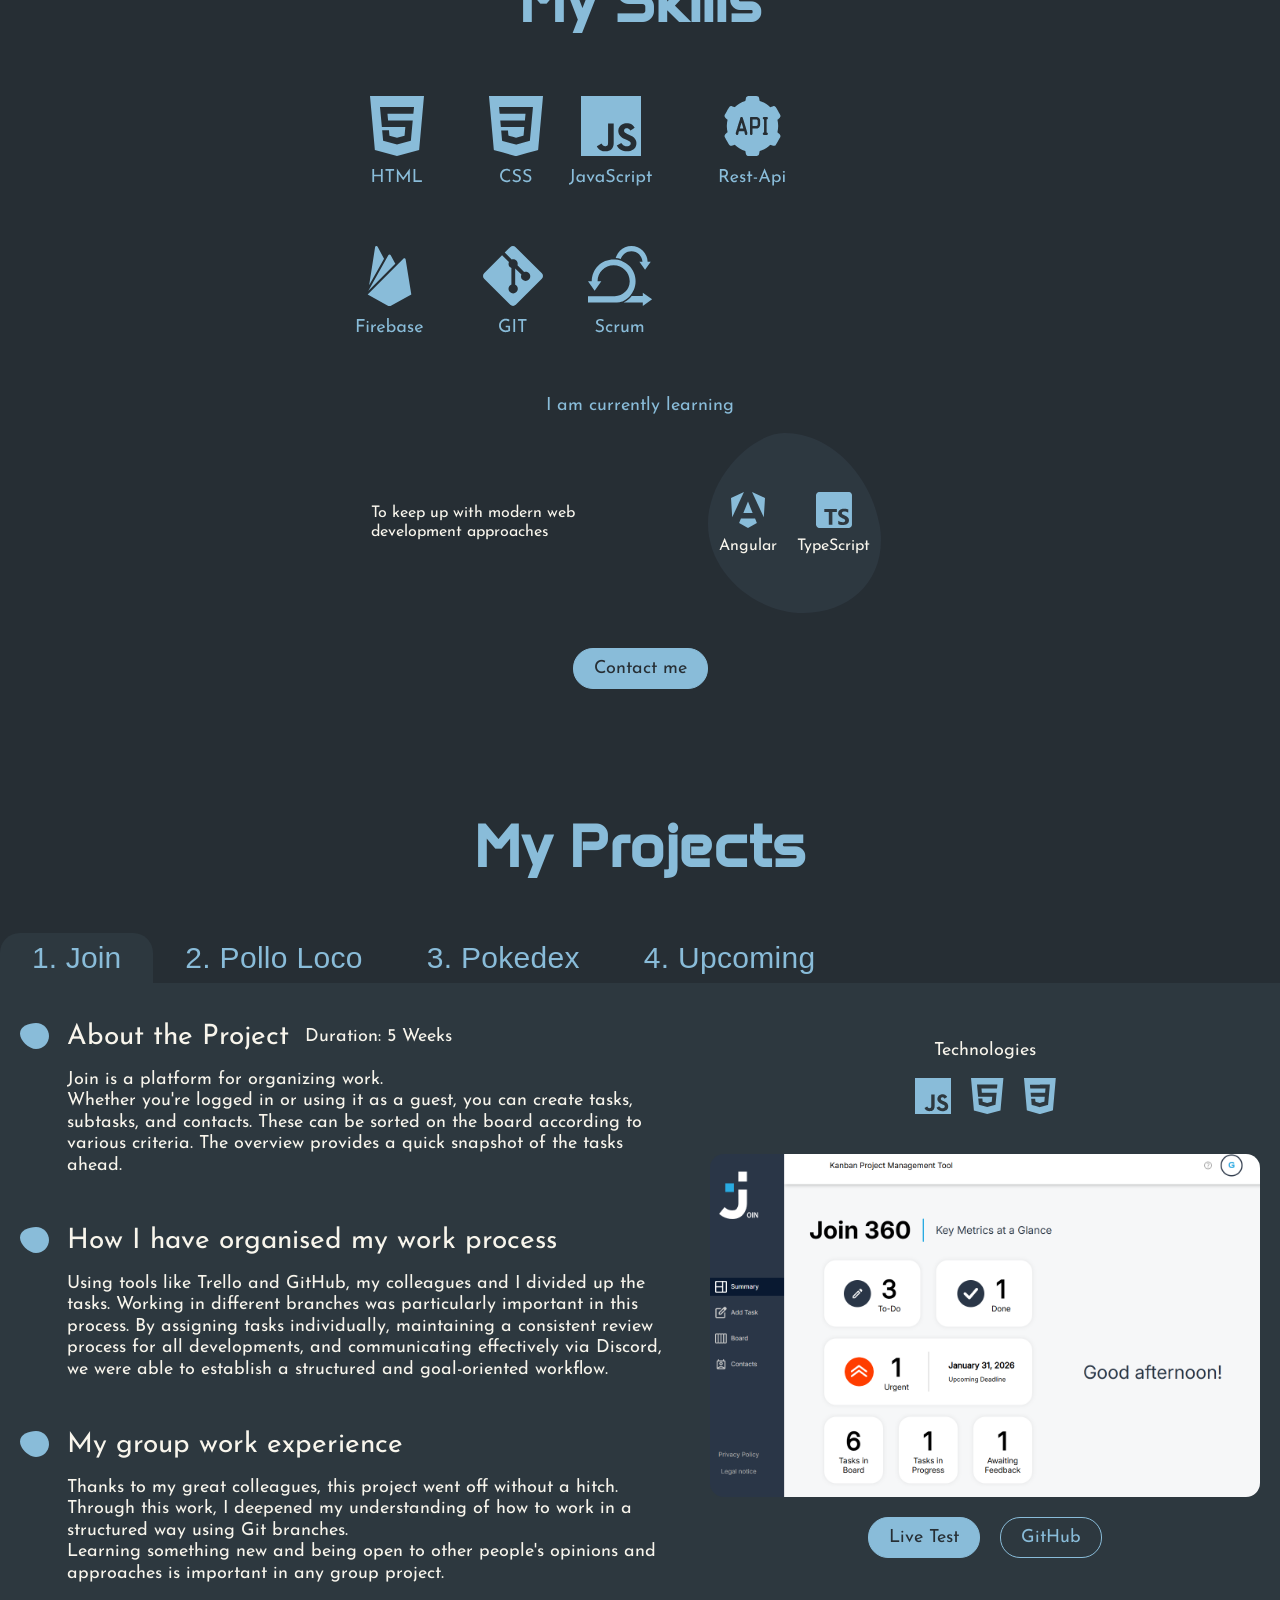
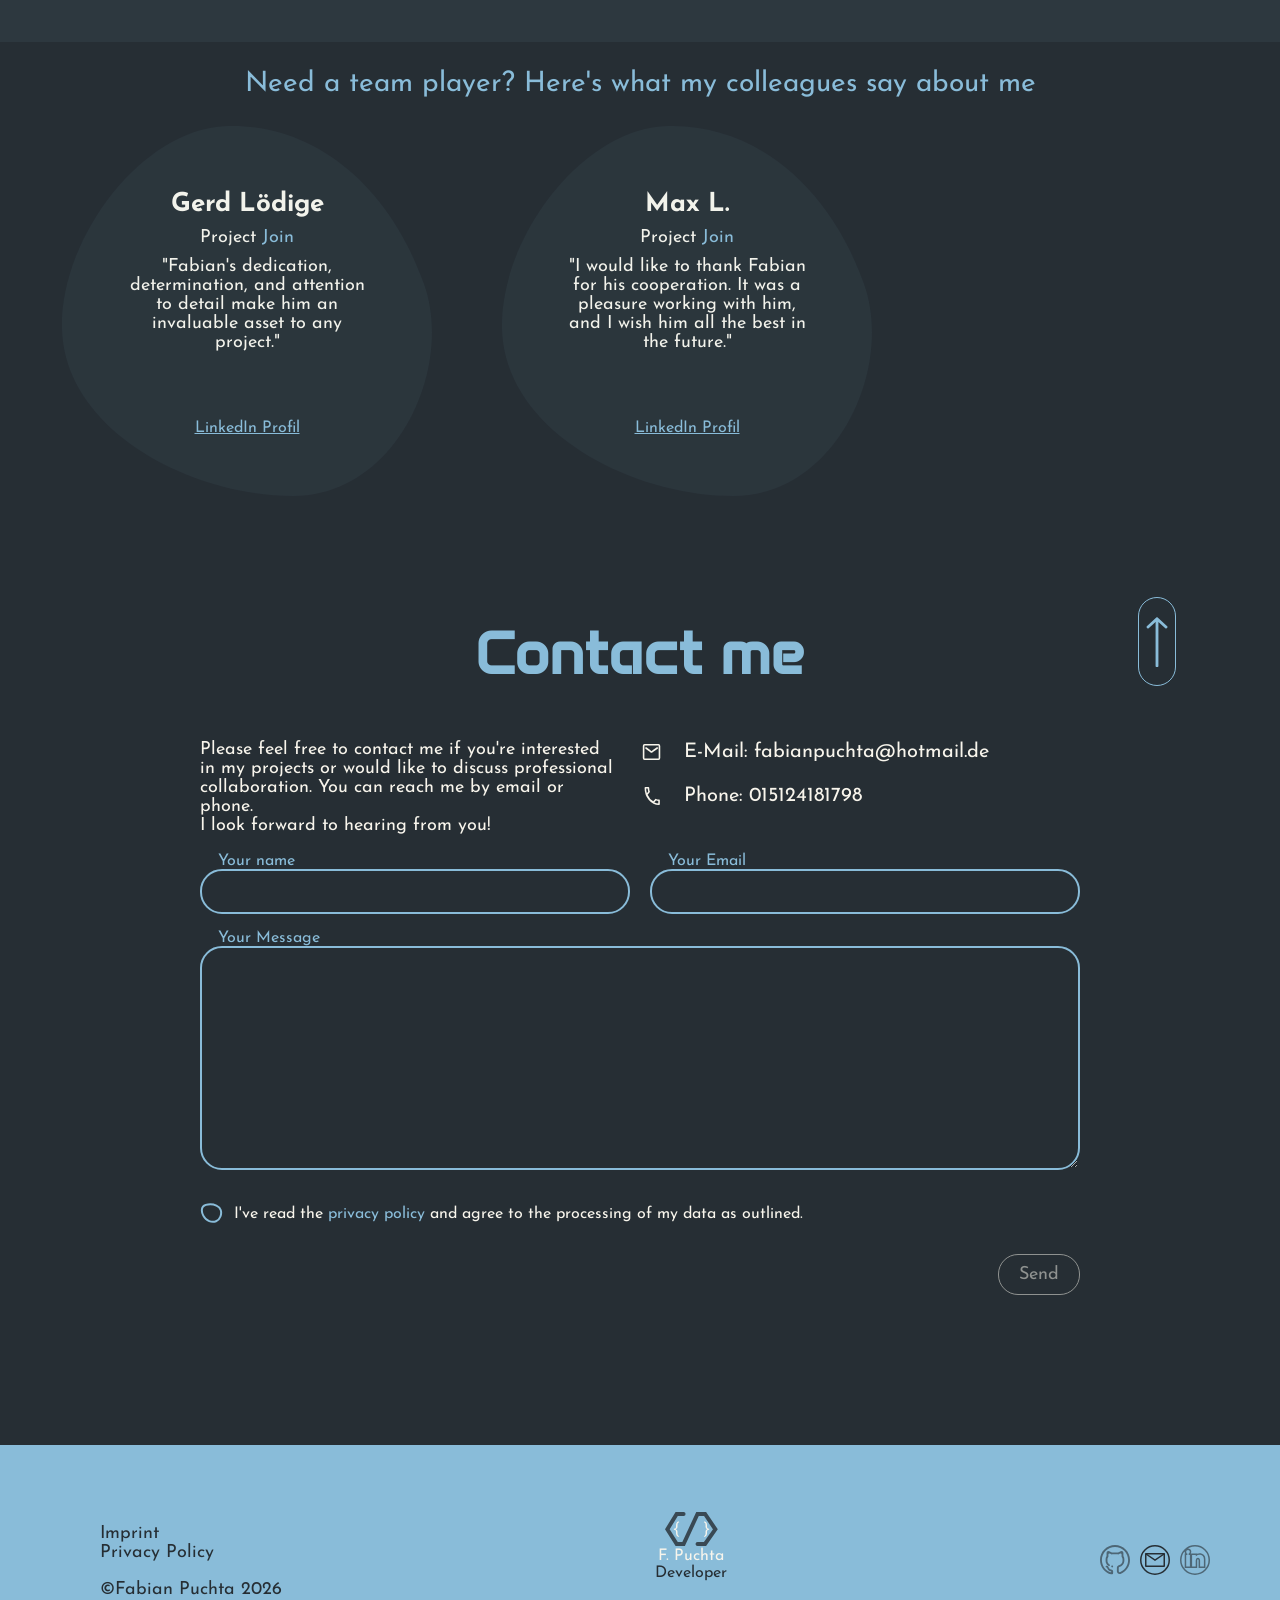
==== commit 4d1ad8e8: "feat: added typewrite effect for english main page as well - added that the first word is written in" ====
--- a/html/english/english_main.html
+++ b/html/english/english_main.html
@@ -13,8 +13,8 @@
     <link rel="stylesheet" href="../../styles/content_section.css">
     <link rel="stylesheet" href="../../styles/contact.css">
     <link rel="stylesheet" href="../../styles/burger_menu.css">
-    <link rel="stylesheet" href="./styles/project_section.css">
-    <link rel="stylesheet" href="./styles/project_resp.css">
+    <link rel="stylesheet" href="../../styles/project_section.css">
+    <link rel="stylesheet" href="../../styles/project_resp.css">
     <link rel="stylesheet" href="../../styles/responsive.css">
 </head>
 
@@ -30,7 +30,8 @@
                     <p class="name">F. Puchta</p>
                     <p>Developer</p>
                 </div>
-                <button onclick="toggleMenu(this)" class="menu-button" aria-label="Navigation menu" aria-expanded="false" aria-controls="nav-menu">
+                <button onclick="toggleMenu(this)" class="menu-button" aria-label="Navigation menu"
+                    aria-expanded="false" aria-controls="nav-menu">
                     <span class="burger-icon">
                         <span class="burger-line burger-line--top"></span>
                         <span class="burger-line burger-line--middle"></span>
@@ -54,7 +55,8 @@
                 </div>
                 <img src="../../assets/img/heroBackgroundHover.png" class="img-background-hover"
                     alt="background in hover state">
-                <img src="../../assets/img/heroBackground.png" class="img-background-default" alt="background in default state">
+                <img src="../../assets/img/heroBackground.png" class="img-background-default"
+                    alt="background in default state">
                 <img src="../../assets/img/profil.png" class="profil-img" alt="photo of fabian puchta">
             </div>
             <div class="info-hero-section">
@@ -69,24 +71,26 @@
                         <p>Frontend Developer</p>
                     </div>
                     <div class="social-media">
-                        <a href="mailto:fabianpuchta@hotmail.de" target="_blank" rel="noopener noreferrer" aria-label="Email contact">
-                            <img src="../../assets/icons/social_media/emailBlue.svg" class="social-media-default"
-                                alt="" aria-hidden="true">
+                        <a href="mailto:fabianpuchta@hotmail.de" target="_blank" rel="noopener noreferrer"
+                            aria-label="Email contact">
+                            <img src="../../assets/icons/social_media/emailBlue.svg" class="social-media-default" alt=""
+                                aria-hidden="true">
                             <img src="../../assets/icons/social_media/mailMediaHover.svg" class="social-media-hover"
                                 alt="" aria-hidden="true">
                         </a>
                         <a href="https://www.linkedin.com/in/fabian-puchta-7ba7383b7/" target="_blank"
                             rel="noopener noreferrer" aria-label="LinkedIn profile">
-                            <img src="../../assets/icons/social_media/linkedIn.svg" class="social-media-default"
-                                alt="" aria-hidden="true">
+                            <img src="../../assets/icons/social_media/linkedIn.svg" class="social-media-default" alt=""
+                                aria-hidden="true">
                             <img src="../../assets/icons/social_media/linkedInHover.svg" class="social-media-hover"
                                 alt="" aria-hidden="true">
                         </a>
-                        <a href="https://github.com/FabianP95" target="_blank" rel="noopener noreferrer" aria-label="GitHub profile">
-                            <img src="../../assets/icons/social_media/github.svg" class="social-media-default"
-                                alt="" aria-hidden="true">
-                            <img src="../../assets/icons/social_media/githubHover.svg" class="social-media-hover"
-                                alt="" aria-hidden="true">
+                        <a href="https://github.com/FabianP95" target="_blank" rel="noopener noreferrer"
+                            aria-label="GitHub profile">
+                            <img src="../../assets/icons/social_media/github.svg" class="social-media-default" alt=""
+                                aria-hidden="true">
+                            <img src="../../assets/icons/social_media/githubHover.svg" class="social-media-hover" alt=""
+                                aria-hidden="true">
                         </a>
                     </div>
                 </div>
@@ -132,17 +136,16 @@
             <div class="content-section-body">
                 <div class="content-about-left">
                     <div class="info-left">
-                        <img class="location-icon" src="../../assets/icons/about_me/locationIcon.png" alt="location pin">
+                        <img class="location-icon" src="../../assets/icons/about_me/locationIcon.png"
+                            alt="location pin">
                         <img class="resp-location-icon" src="../../assets/icons/about_me/locationResp.svg"
                             alt="location pin">
-                        <p class="font-size-30">
-                            <span class="color-writing-blue">I</span> live in Berlin..
+                        <p data-text="I live in Berlin.." class="font-size-30 typewriter">
                         </p>
                     </div>
                     <div class="info-left">
                         <img src="../../assets/icons/about_me/remote.svg" alt=" laptop with wifi signal">
-                        <p class="font-size-30">
-                            <span class="color-writing-blue">I</span> am open to working remotely..
+                        <p data-text="I am open to work remotely.." class="font-size-30 typewriter">
                         </p>
                     </div>
                 </div>
@@ -175,7 +178,8 @@
                     <img class="skill-icon-big" src="../../assets/icons/skills/scrumBig.svg" alt="icon for scrum">
                     <img class="skill-icon-small" src="../../assets/icons/skills/htmlSmall.svg" alt="icon for html">
                     <img class="skill-icon-small" src="../../assets/icons/skills/cssSmall.svg" alt="icon for css">
-                    <img class="skill-icon-small" src="../../assets/icons/skills/jsSmall.svg" alt="icon for java script">
+                    <img class="skill-icon-small" src="../../assets/icons/skills/jsSmall.svg"
+                        alt="icon for java script">
                     <img class="skill-icon-small" src="../../assets/icons/skills/apiSmall.svg" alt="icon for an API">
                     <img class="skill-icon-small" src="../../assets/icons/skills/firebaseSmall.svg"
                         alt="icon for firebase storage">
@@ -222,26 +226,31 @@
     <section id="projectSection" class="sub-section mrg-tp-section">
         <h2 class="content-headlines">My Projects</h2>
         <nav class="nav-projects" role="tablist">
-            <button class="tab active" role="tab" id="tab-join" aria-selected="true" aria-controls="panel-join" tabindex="0"><span class="color-writing-blue font-size-30 desktop-content">1.
+            <button class="tab active" role="tab" id="tab-join" aria-selected="true" aria-controls="panel-join"
+                tabindex="0"><span class="color-writing-blue font-size-30 desktop-content">1.
                     Join</span>
                 <span class="color-writing-blue font-size-30 resp-content">1. Project</span>
             </button>
-            <button class="tab color-writing-blue font-size-30" role="tab" id="tab-pollo" aria-selected="false" aria-controls="panel-pollo" tabindex="-1"><span
+            <button class="tab color-writing-blue font-size-30" role="tab" id="tab-pollo" aria-selected="false"
+                aria-controls="panel-pollo" tabindex="-1"><span
                     class="color-writing-blue font-size-30 desktop-content">2. Pollo Loco</span>
                 <span class="color-writing-blue font-size-30 resp-content">2. Project</span>
             </button>
-            <button class="tab color-writing-blue font-size-30" role="tab" id="tab-pokedex" aria-selected="false" aria-controls="panel-pokedex" tabindex="-1"><span
+            <button class="tab color-writing-blue font-size-30" role="tab" id="tab-pokedex" aria-selected="false"
+                aria-controls="panel-pokedex" tabindex="-1"><span
                     class="color-writing-blue font-size-30 desktop-content">3. Pokedex</span>
                 <span class="color-writing-blue font-size-30 resp-content">3. Project</span>
             </button>
-            <button class="tab color-writing-blue font-size-30" role="tab" id="tab-future" aria-selected="false" aria-controls="panel-future" tabindex="-1"><span
+            <button class="tab color-writing-blue font-size-30" role="tab" id="tab-future" aria-selected="false"
+                aria-controls="panel-future" tabindex="-1"><span
                     class="color-writing-blue font-size-30 desktop-content">4. Upcoming</span>
                 <span class="color-writing-blue font-size-30 resp-content">4. Project</span>
             </button>
         </nav>
         <div id="projectsContainer" class="card">
             <div class="content-wrapper-projects">
-                <div class="panel active" data-panel="0" role="tabpanel" id="panel-join" aria-labelledby="tab-join" aria-hidden="false">
+                <div class="panel active" data-panel="0" role="tabpanel" id="panel-join" aria-labelledby="tab-join"
+                    aria-hidden="false">
                     <div class="project-btns-resp">
                         <a href="" class="btn-live" target="_blank" rel="noopener noreferrer">Live Test</a>
                         <a href="https://github.com/FabianP95/Join" class="btn" target="_blank"
@@ -315,7 +324,8 @@
                         </div>
                     </div>
                 </div>
-                <div class="panel" data-panel="1" role="tabpanel" id="panel-pollo" aria-labelledby="tab-pollo" aria-hidden="true">
+                <div class="panel" data-panel="1" role="tabpanel" id="panel-pollo" aria-labelledby="tab-pollo"
+                    aria-hidden="true">
                     <div class="project-btns-resp">
                         <a href="" class="btn-live" target="_blank" rel="noopener noreferrer">Live Test</a>
                         <a href="https://github.com/FabianP95/el_pollo_loco" target="_blank" rel="noopener noreferrer"
@@ -385,7 +395,8 @@
                         </div>
                     </div>
                 </div>
-                <div class="panel" data-panel="2" role="tabpanel" id="panel-pokedex" aria-labelledby="tab-pokedex" aria-hidden="true">
+                <div class="panel" data-panel="2" role="tabpanel" id="panel-pokedex" aria-labelledby="tab-pokedex"
+                    aria-hidden="true">
                     <div class="project-btns-resp">
                         <a href="" class="btn-live" target="_blank" rel="noopener noreferrer">Live Test</a>
                         <a href="https://github.com/FabianP95/pokedex" class="btn" target="_blank"
@@ -455,7 +466,8 @@
                         </div>
                     </div>
                 </div>
-                <div class="panel" data-panel="3" role="tabpanel" id="panel-future" aria-labelledby="tab-future" aria-hidden="true">
+                <div class="panel" data-panel="3" role="tabpanel" id="panel-future" aria-labelledby="tab-future"
+                    aria-hidden="true">
                     <div class="pr-card-left">
                         <div class="pr-section">
                             <img src="../../assets/icons/bulletPoint.svg" alt="bulletpoint graphic">
@@ -495,7 +507,8 @@
     </section>
     <section class="sub-section mrg-tp-section content-wrapper">
         <div>
-            <p class="team-title">Need a team player?<span class="team-title-sub"> Here's what my colleagues say about me</span></p>
+            <p class="team-title">Need a team player?<span class="team-title-sub"> Here's what my colleagues say about
+                    me</span></p>
         </div>
         <div class="quote-section">
             <article class="single-quote">
@@ -511,8 +524,10 @@
                 <h4 class="font-size-26 margin-team">Max L.</h4>
                 <p class="font-size-18 margin-team">Project <span class="color-writing-blue font-size-18 ">Join</span>
                 </p>
-                <p class="font-size-18 margin-team">"I would like to thank Fabian for his cooperation. It was a pleasure working with him, and I wish him all the best in the future."</p>
-                <a class="single-link margin-team-link" href="https://www.linkedin.com/in/lukas-lehmann-b7b5683bb/" target="_blank" rel="noopener noreferrer">LinkedIn
+                <p class="font-size-18 margin-team">"I would like to thank Fabian for his cooperation. It was a pleasure
+                    working with him, and I wish him all the best in the future."</p>
+                <a class="single-link margin-team-link" href="https://www.linkedin.com/in/lukas-lehmann-b7b5683bb/"
+                    target="_blank" rel="noopener noreferrer">LinkedIn
                     Profil</a>
             </article>
         </div>
@@ -522,7 +537,8 @@
             <h2 class="content-headlines">Contact me</h2>
             <div class="content-contact-body">
                 <p class="content-contact-left font-size-18">
-                    Please feel free to contact me if you're interested in my projects or would like to discuss professional collaboration.
+                    Please feel free to contact me if you're interested in my projects or would like to discuss
+                    professional collaboration.
                     You can reach me by email or phone.<br>
                     I look forward to hearing from you!
                 </p>
@@ -536,18 +552,22 @@
                 <form onsubmit="">
                     <div class="row-name-mail">
                         <div id="nameContainer" class="input-wrapper">
-                            <label for="formName" id="formLabelName">Your name <span class="error-message d-none">is required
+                            <label for="formName" id="formLabelName">Your name <span class="error-message d-none">is
+                                    required
                                 </span></label>
                             <div class="input-field">
-                                <input type="text" name="name" id="formName" aria-required="true" aria-describedby="formNameError">
+                                <input type="text" name="name" id="formName" aria-required="true"
+                                    aria-describedby="formNameError">
                             </div>
                             <span id="formNameError" class="error-message d-none">is required</span>
                         </div>
                         <div id="mailContainer" class="input-wrapper">
-                            <label for="formMail" id="formLabelMail">Your Email<span class="error-message d-none">is required
+                            <label for="formMail" id="formLabelMail">Your Email<span class="error-message d-none">is
+                                    required
                                 </span></label>
                             <div class="input-field">
-                                <input type="email" name="mail" id="formMail" aria-required="true" aria-describedby="formMailError">
+                                <input type="email" name="mail" id="formMail" aria-required="true"
+                                    aria-describedby="formMailError">
                             </div>
                             <span id="formMailError" class="error-message d-none">is required</span>
                         </div>
@@ -556,7 +576,8 @@
                         <label for="formMessage" id="formLabelMessage">Your Message <span class="error-message d-none">
                                 is required</span></label>
                         <div class="input-field">
-                            <textarea name="message" id="formMessage" rows="10" aria-required="true" aria-describedby="formMessageError"></textarea>
+                            <textarea name="message" id="formMessage" rows="10" aria-required="true"
+                                aria-describedby="formMessageError"></textarea>
                         </div>
                         <span id="formMessageError" class="error-message d-none">is required</span>
                     </div>
@@ -569,10 +590,12 @@
                                     <div class="checkbox-icon">
                                         <img src="../../assets/icons/contact/checkBox.svg" class="icon-default"
                                             alt="checkbox icon in default state" aria-hidden="true">
-                                        <img src="../../assets/icons/contact/checkBoxHover.svg" class="icon-hover d-none"
-                                            alt="checkbox icon in hover state" aria-hidden="true">
-                                        <img src="../../assets/icons/contact/checkBoxChecked.svg" class="icon-checked d-none"
-                                            alt="checkbox icon in accepted state" aria-hidden="true">
+                                        <img src="../../assets/icons/contact/checkBoxHover.svg"
+                                            class="icon-hover d-none" alt="checkbox icon in hover state"
+                                            aria-hidden="true">
+                                        <img src="../../assets/icons/contact/checkBoxChecked.svg"
+                                            class="icon-checked d-none" alt="checkbox icon in accepted state"
+                                            aria-hidden="true">
                                     </div>
                                     <div class="checkbox-error d-none">
                                         <img src="../../assets/icons/contact/checkBoxMissing.svg" class="icon-error"
@@ -583,7 +606,8 @@
                                         href="../../html/english/privacy_policy.html">privacy policy
                                     </a> and agree to the processing of my data as outlined.</p>
                             </div>
-                            <span class="error-message vis-hidden" id="errorPolicy">Please accept the privacy policy.</span>
+                            <span class="error-message vis-hidden" id="errorPolicy">Please accept the privacy
+                                policy.</span>
                         </div>
                     </div>
                     <div class="send-btn-pos">
@@ -597,7 +621,8 @@
             <a href="#hero" class="swap-image">
                 <img src="../../assets/icons/hero_section/arrowUpHover.svg" class="image-hover"
                     alt="arrow pointing upward in hovered state">
-                <img src="../../assets/icons/hero_section/arrowUp.svg" class="image-default" alt="arrow pointing upward">
+                <img src="../../assets/icons/hero_section/arrowUp.svg" class="image-default"
+                    alt="arrow pointing upward">
             </a>
         </aside>
     </section>
@@ -614,21 +639,26 @@
                 <span>Developer</span>
             </div>
             <div class="wrapper-social-media-footer">
-                <a href="https://github.com/FabianP95" target="_blank" rel="noopener noreferrer" class="swap-image" aria-label="GitHub profile">
-                    <img src="../../assets/icons/contact/githubFooter.svg" alt="" class="image-default" aria-hidden="true">
-                    <img src="../../assets/icons/contact/gitHoverFooter.svg" class="image-hover"
-                        alt="" aria-hidden="true">
+                <a href="https://github.com/FabianP95" target="_blank" rel="noopener noreferrer" class="swap-image"
+                    aria-label="GitHub profile">
+                    <img src="../../assets/icons/contact/githubFooter.svg" alt="" class="image-default"
+                        aria-hidden="true">
+                    <img src="../../assets/icons/contact/gitHoverFooter.svg" class="image-hover" alt=""
+                        aria-hidden="true">
                 </a>
-                <a href="mailto:fabianpuchta@hotmail.de" target="_blank" rel="noopener noreferrer" class="swap-image" aria-label="Email contact">
-                    <img src="../../assets/icons/contact/mailFooter.svg" alt="" class="image-default" aria-hidden="true">
-                    <img src="../../assets/icons/contact/mailHoverFooter.svg" class="image-hover"
-                        alt="" aria-hidden="true">
+                <a href="mailto:fabianpuchta@hotmail.de" target="_blank" rel="noopener noreferrer" class="swap-image"
+                    aria-label="Email contact">
+                    <img src="../../assets/icons/contact/mailFooter.svg" alt="" class="image-default"
+                        aria-hidden="true">
+                    <img src="../../assets/icons/contact/mailHoverFooter.svg" class="image-hover" alt=""
+                        aria-hidden="true">
                 </a>
                 <a href="https://www.linkedin.com/in/fabian-puchta-7ba7383b7/" target="_blank" rel="noopener noreferrer"
                     class="swap-image" aria-label="LinkedIn profile">
-                    <img src="../../assets/icons/contact/linkedInFooter.svg" alt="" class="image-default" aria-hidden="true">
-                    <img src="../../assets/icons/contact/linkedInHoverFooter.svg" class="image-hover"
-                        alt="" aria-hidden="true">
+                    <img src="../../assets/icons/contact/linkedInFooter.svg" alt="" class="image-default"
+                        aria-hidden="true">
+                    <img src="../../assets/icons/contact/linkedInHoverFooter.svg" class="image-hover" alt=""
+                        aria-hidden="true">
                 </a>
             </div>
         </div>
--- a/styles/hero_section.css
+++ b/styles/hero_section.css
@@ -174,7 +174,7 @@
 }
 
 .profil-img {
-    height: 100%;
+    height: 110%;
     object-fit: cover;
     transform: translate(-50%, 0);
 }
--- a/styles/content_section.css
+++ b/styles/content_section.css
@@ -63,6 +63,10 @@
     animation: blink-pipe 1.4s step-end infinite;
 }
 
+.first-word {
+    color: #89BCD9;
+}
+
 @keyframes blink {
 
     0%,
@@ -121,6 +125,17 @@
     grid-template-columns: repeat(4, auto);
     justify-content: center;
     gap: 50px;
+}
+
+.content-skills-left img {
+    translate: -100%;
+    opacity: 0;
+    transition: 800ms ease;
+}
+
+.content-skills-left img.fade {
+    translate: 0;
+    opacity: 1;
 }
 
 .skill-icon-small {
@@ -140,6 +155,14 @@
     padding: 60px;
     text-align: center;
     overflow: hidden;
+    translate: 20%;
+    opacity: 0;
+    transition: 800ms ease;
+}
+
+.content-skills-right.fade {
+    translate: 0;
+    opacity: 1;
 }
 
 .skills-learning {
@@ -199,6 +222,14 @@
     display: flex;
     gap: 20px;
     align-items: center;
+    translate: 10px;
+    opacity: 0;
+    transition: 800ms ease;
+}
+
+.content-writing-resp.fade {
+    translate: 0;
+    opacity: 1;
 }
 
 .content-writing-resp p {
--- a/styles/project_section.css
+++ b/styles/project_section.css
@@ -0,0 +1,165 @@
+.nav-projects {
+    display: flex;
+    align-items: flex-start;
+    max-width: 1440px;
+}
+
+.tab {
+    padding: 0.5rem 2rem;
+    cursor: pointer;
+    background: transparent;
+    border: none;
+    letter-spacing: 0.01em;
+    position: relative;
+}
+
+.tab.active {
+    color: #F8F5EC;
+    background-color: #2d383f;
+    border-radius: 20px 20px 0 0
+}
+
+.border-radius-0,
+.border-radius-1-2,
+.border-radius-3 {
+    border-radius: 0 0 0 0;
+}
+
+.pr-duration {
+    display: flex;
+}
+
+.pr-tech {
+    display: flex;
+}
+
+.desktop-content {
+    display: flex;
+}
+
+.resp-content {
+    display: none;
+}
+
+.card {
+    background-color: #2d383f;
+    padding: 2.5rem 0;
+    width: 100%;
+}
+
+.pr-card-left {
+    display: flex;
+    flex-direction: column;
+    gap: 2rem;
+
+}
+
+.pr-section {
+    display: flex;
+    gap: 1.1rem;
+    align-items: flex-start;
+}
+
+.pr-title {
+    font-size: 28px;
+    margin-bottom: 0.6rem;
+    display: flex;
+    align-items: center;
+    gap: 1rem;
+    font-weight: 400;
+    margin: 0;
+}
+
+.pr-header-resp {
+    display: none;
+    flex-direction: column;
+    gap: 10px;
+}
+
+.pr-title-resp {
+    font-size: 24px;
+    color: #89BCD9;
+    font-weight: 400;
+    margin: 0 0 1em 0;
+}
+
+.pr-right {
+    display: flex;
+    flex-direction: column;
+    gap: 1.25rem;
+}
+
+.tech-icon-row {
+    display: flex;
+    gap: 20px;
+    justify-content: center;
+}
+
+.project-btns {
+    display: flex;
+    gap: 20px;
+    justify-content: center;
+}
+
+.project-btns-resp {
+    display: none;
+    gap: 20px;
+    justify-content: center;
+    align-items: flex-end;
+}
+
+
+.screenshot-project {
+    width: 100%;
+    aspect-ratio: 16/10;
+    border-radius: 14px;
+    display: flex;
+    justify-content: center;
+    overflow: hidden;
+    position: relative;
+}
+
+.panel {
+    display: none;
+}
+
+.panel.active {
+    display: grid;
+    grid-template-columns: 1fr 550px;
+    gap: 2.5rem;
+    align-items: start;
+    animation: fadeIn 0.82s ease;
+}
+
+@keyframes fadeIn {
+    from {
+        opacity: 0;
+        transform: translateY(6px);
+    }
+
+    to {
+        opacity: 1;
+        transform: translateY(0);
+    }
+}
+
+.write-me-btn {
+    margin: 35px 35px 0 0;
+}
+
+.future-project {
+    background-color: #F8F5EC;
+    width: 100%;
+    aspect-ratio: 16/10;
+    border-radius: 14px;
+    display: flex;
+    justify-content: center;
+    align-items: center;
+    overflow: hidden;
+    position: relative;
+}
+
+.future-project span {
+    font-size: 26px;
+    color: #89BCD9;
+}
--- a/styles/project_resp.css
+++ b/styles/project_resp.css
@@ -0,0 +1,115 @@
+@media (max-width: 1150px) {
+
+    .border-radius-0 {
+        border-radius: 0 40px 40px 40px;
+    }
+
+    .border-radius-1-2 {
+        border-radius: 40px 40px 40px 40px;
+    }
+
+    .border-radius-3 {
+        border-radius: 40px 0 40px 40px;
+    }
+}
+
+@media (max-width: 950px) {
+
+    .tab {
+        padding: 0.85rem 1rem;
+    }
+
+    .desktop-content {
+        display: none;
+    }
+
+    .resp-content {
+        display: flex;
+    }
+
+    .panel.active {
+        display: flex;
+        flex-direction: column;
+    }
+
+    .panel.active> :nth-child(1) {
+        order: 3;
+    }
+
+    .panel.active> :nth-child(2) {
+        order: 2;
+    }
+
+    .panel.active> :nth-child(3) {
+        order: 1;
+    }
+
+    .screenshot-project,
+    .future-project {
+        width: 550px;
+        max-width: 550px;
+        align-self: center;
+    }
+
+
+    .pr-header-resp {
+        display: flex;
+    }
+
+    .pr-header-resp p {
+        margin: 0;
+    }
+
+    .pr-duration {
+        display: none;
+    }
+
+    .pr-tech {
+        display: none;
+    }
+
+    .pr-title {
+        font-size: 18px;
+    }
+
+    .project-btns {
+        display: none;
+    }
+
+    .project-btns-resp {
+        display: flex;
+        width: 100%;
+    }
+
+    .pr-right {
+        width: 100%;
+    }
+}
+
+@media (max-width: 700px) {
+    .tab {
+        padding: 0.85rem 1rem;
+    }
+
+    .screenshot-project,
+    .future-project {
+        max-width: 350px;
+        width: 350px;
+    }
+}
+
+@media (max-width: 480px) {
+    .tab {
+        padding: 5px 10px;
+        letter-spacing: 0px;
+    }
+}
+
+@media (max-width: 440px) {
+
+    .screenshot-project,
+    .future-project {
+        max-width: 250px;
+        width: 250px;
+    }
+}
--- a/styles/responsive.css
+++ b/styles/responsive.css
@@ -122,8 +122,12 @@
     }
 
     .profil-img {
-        height: 85%;
-        transform: translate(-50%, -15%);
+        height: 93%;
+        transform: translate(-50%, -13%);
+        mask-image: url('../assets/img/heroBackground.png');
+        mask-size: 116% auto;
+        mask-repeat: no-repeat;
+        mask-position: bottom;
     }
 
     .img-background-default,
@@ -189,7 +193,7 @@
     }
 
     .profil-img {
-        height: 100%;
+        height: 110%;
         transform: translate(-50%, 0%);
     }
 
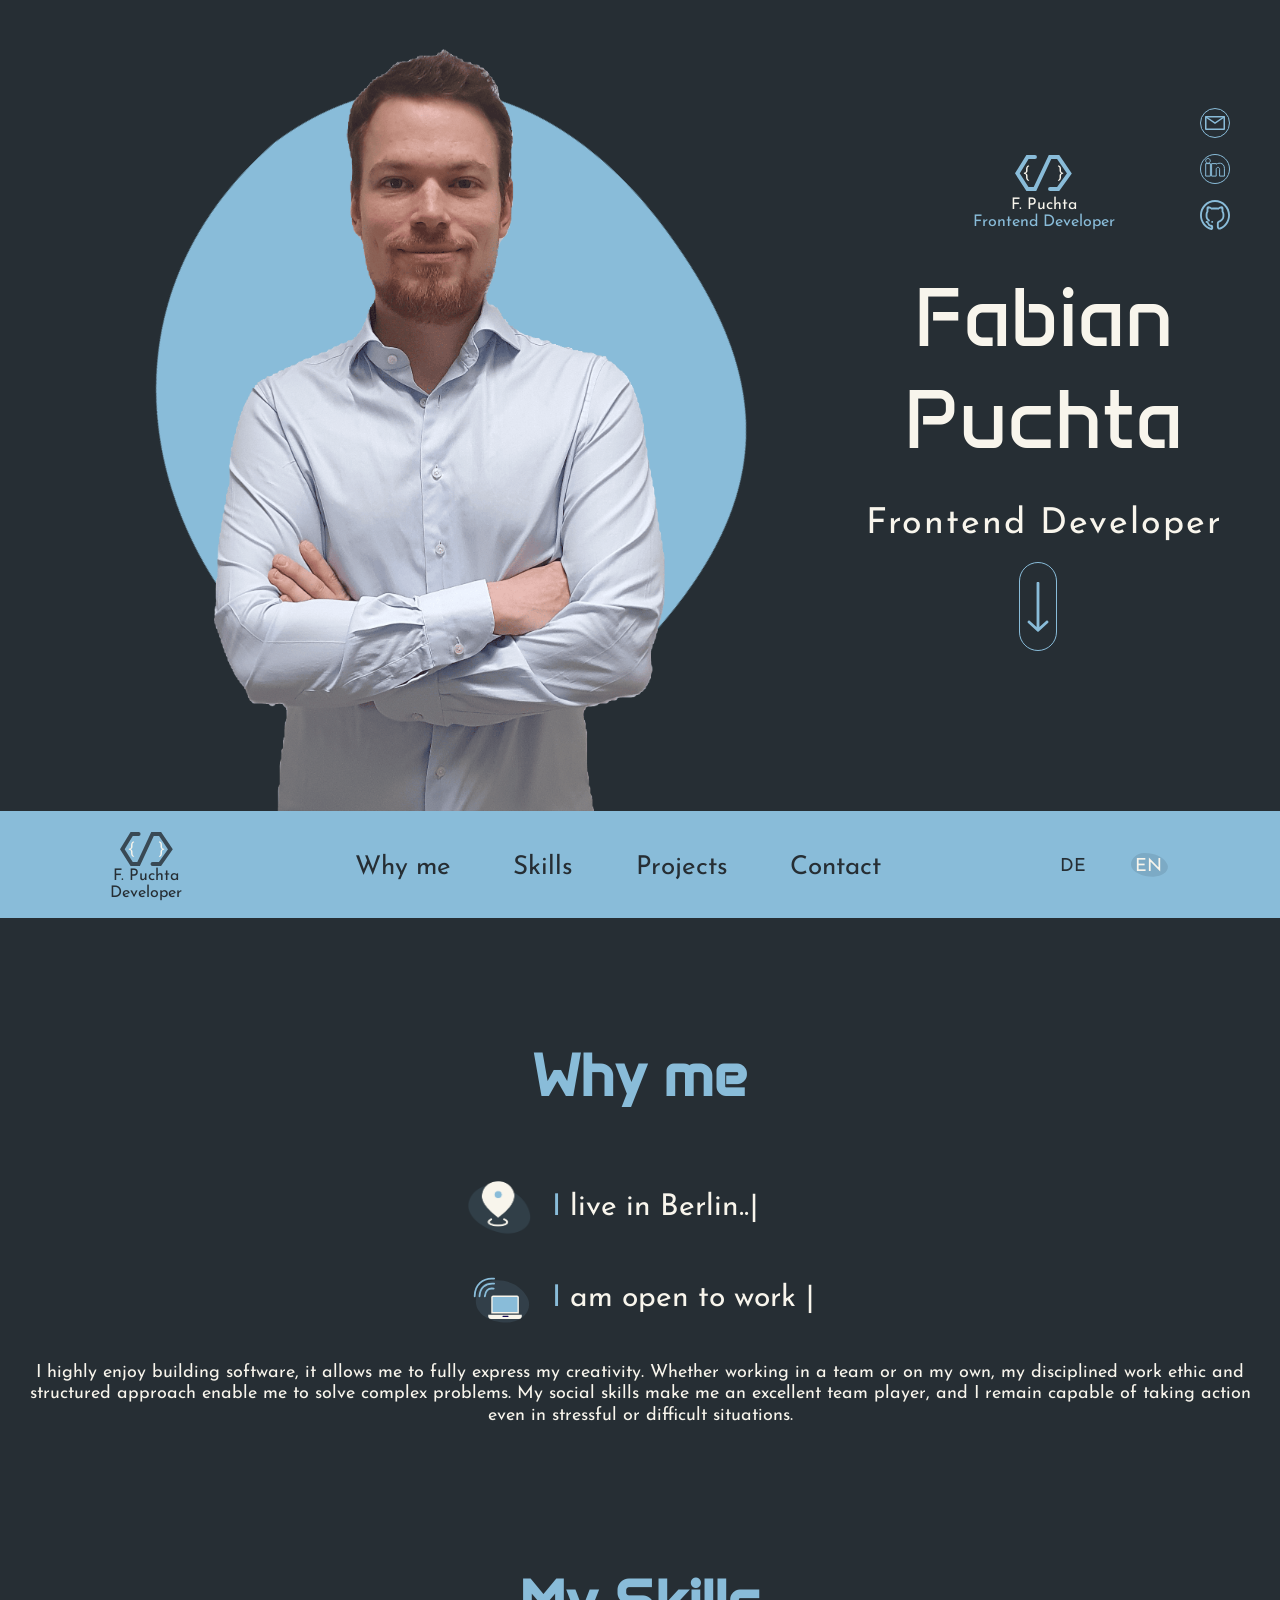
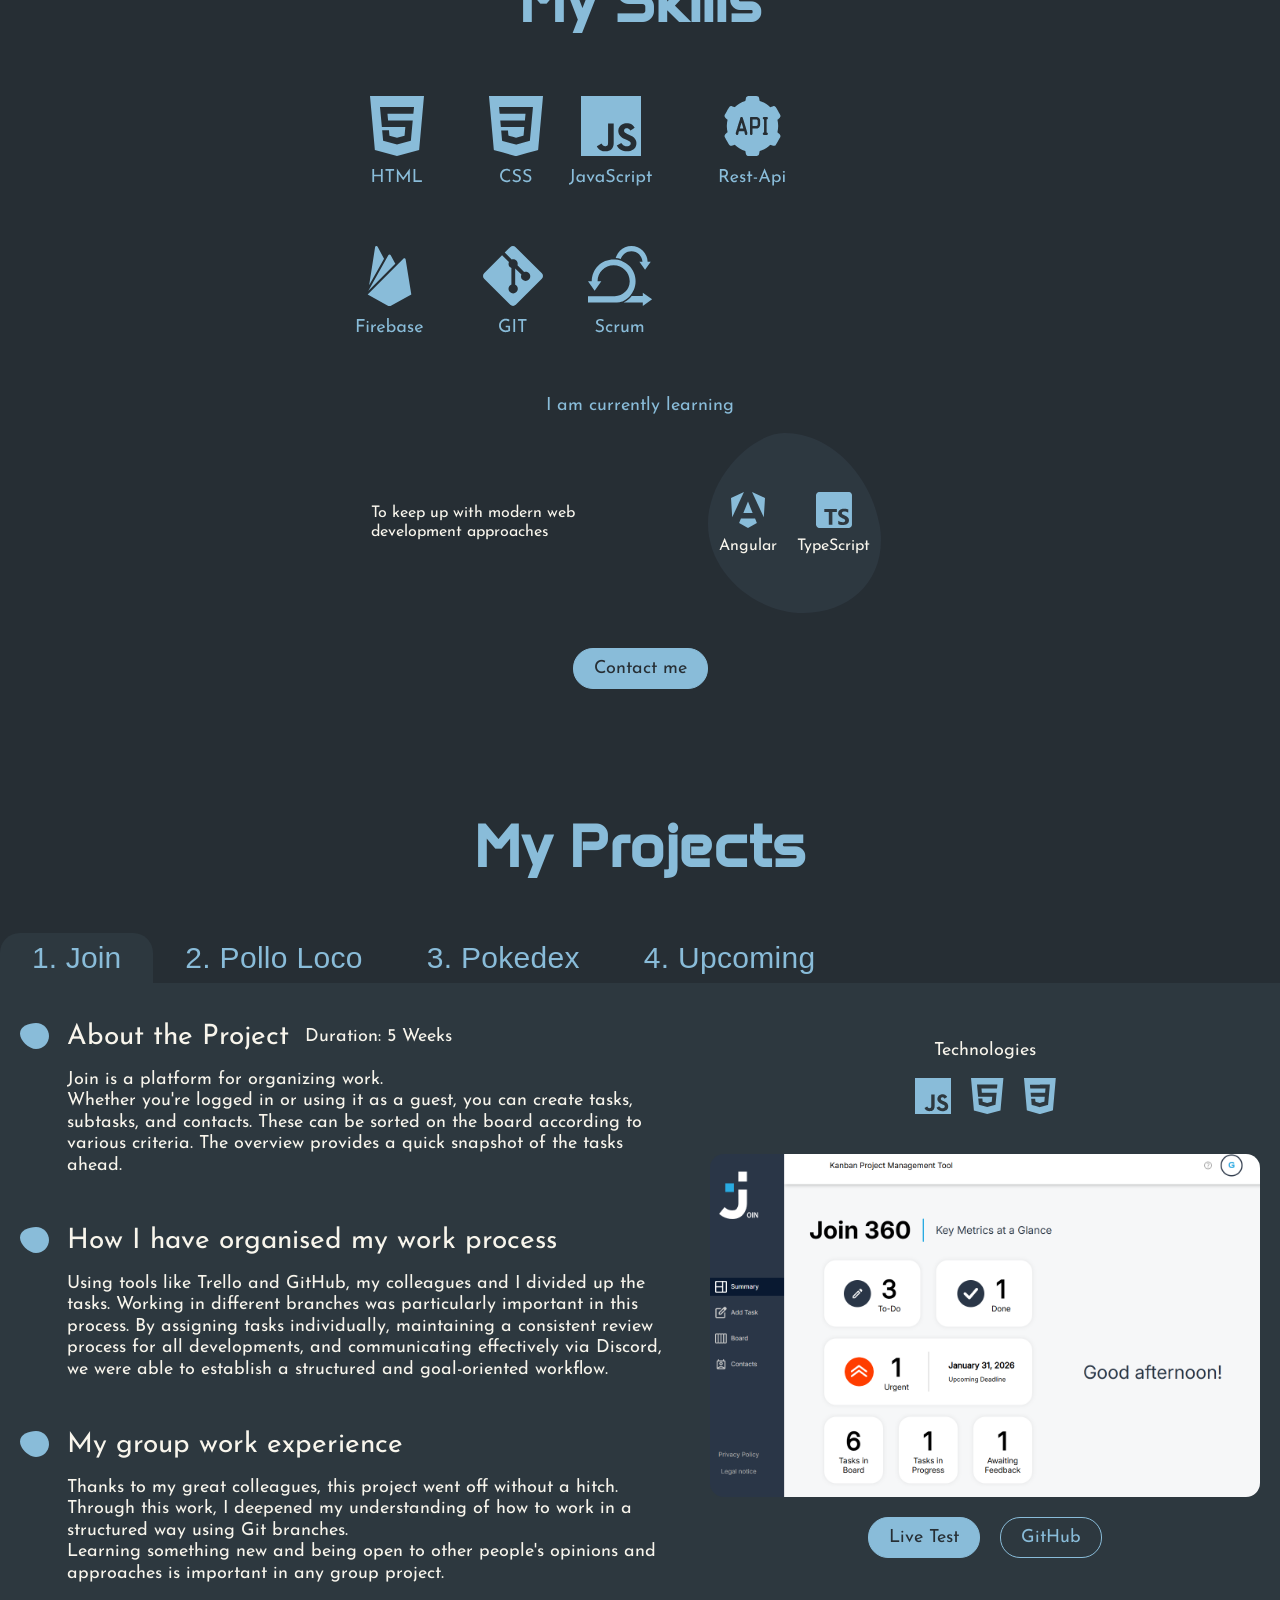
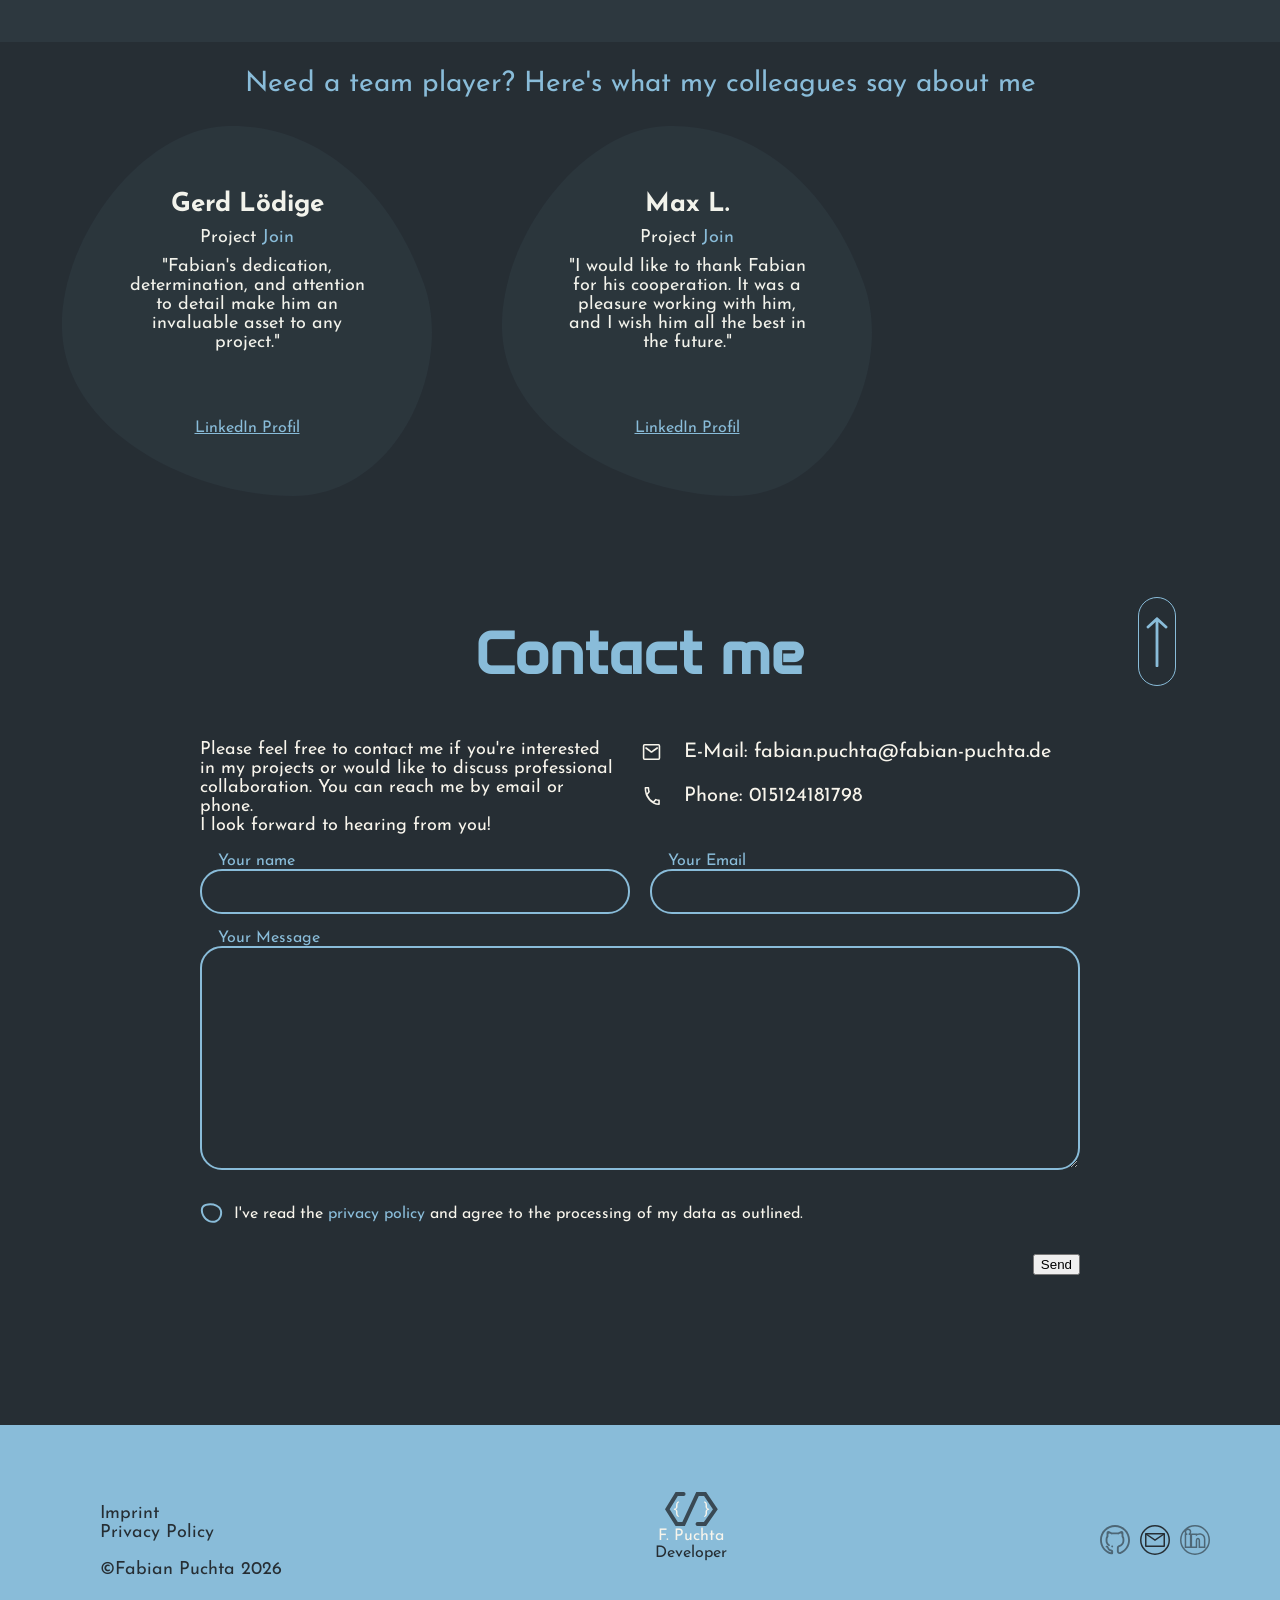
==== commit 9dec2113: "fix: improved the send button on the form for accessability - updated mail adress - updated btn acti" ====
--- a/html/english/english_main.html
+++ b/html/english/english_main.html
@@ -71,7 +71,7 @@
                         <p>Frontend Developer</p>
                     </div>
                     <div class="social-media">
-                        <a href="mailto:fabianpuchta@hotmail.de" target="_blank" rel="noopener noreferrer"
+                        <a href="mailto:fabian.puchta@fabian-puchta.de" target="_blank" rel="noopener noreferrer"
                             aria-label="Email contact">
                             <img src="../../assets/icons/social_media/emailBlue.svg" class="social-media-default" alt=""
                                 aria-hidden="true">
@@ -543,8 +543,8 @@
                     I look forward to hearing from you!
                 </p>
                 <div class="content-contact-right">
-                    <a class="contact-section-mail font-size-20" href="mailto:fabianpuchta@hotmail.de">E-Mail:
-                        fabianpuchta@hotmail.de</a>
+                    <a class="contact-section-mail font-size-20" href="mailto:fabian.puchta@fabian-puchta.de">E-Mail:
+                        fabian.puchta@fabian-puchta.de</a>
                     <p class="contact-section-phone font-size-20">Phone: 015124181798</p>
                 </div>
             </div>
@@ -646,7 +646,7 @@
                     <img src="../../assets/icons/contact/gitHoverFooter.svg" class="image-hover" alt=""
                         aria-hidden="true">
                 </a>
-                <a href="mailto:fabianpuchta@hotmail.de" target="_blank" rel="noopener noreferrer" class="swap-image"
+                <a href="mailto:fabian.puchta@fabian-puchta.de" target="_blank" rel="noopener noreferrer" class="swap-image"
                     aria-label="Email contact">
                     <img src="../../assets/icons/contact/mailFooter.svg" alt="" class="image-default"
                         aria-hidden="true">
--- a/style.css
+++ b/style.css
@@ -24,19 +24,6 @@
 
 .btn:hover {
     background-color: #3f454a;
-}
-
-.btn-disabled {
-    cursor: context-menu;
-    border-radius: 20px;
-    border: 1px solid;
-    border-color: #8f9290;
-    background-color: transparent;
-    color: #8f9290;
-    padding: 10px 20px;
-    font-size: 18px;
-    font-family: 'Josefin', sans-serif;
-    cursor: context-menu;
 }
 
 .btn-live {
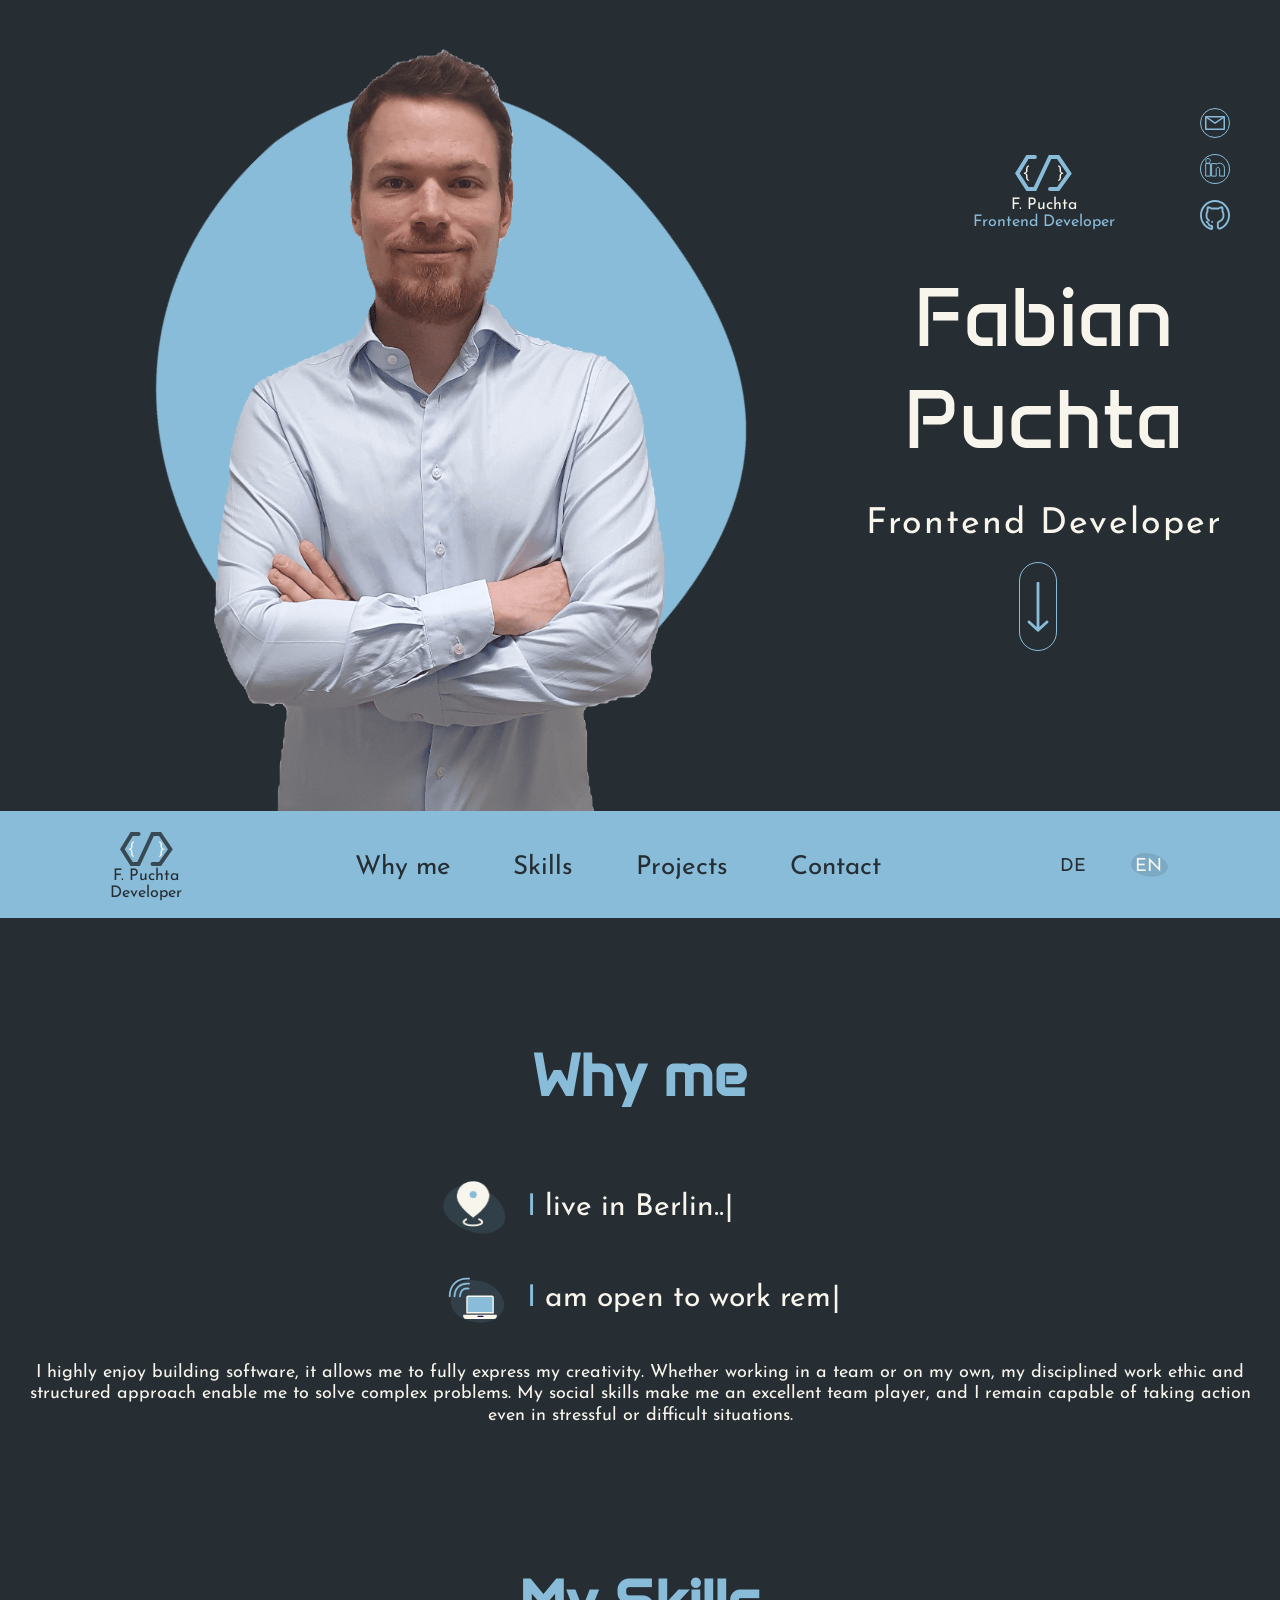
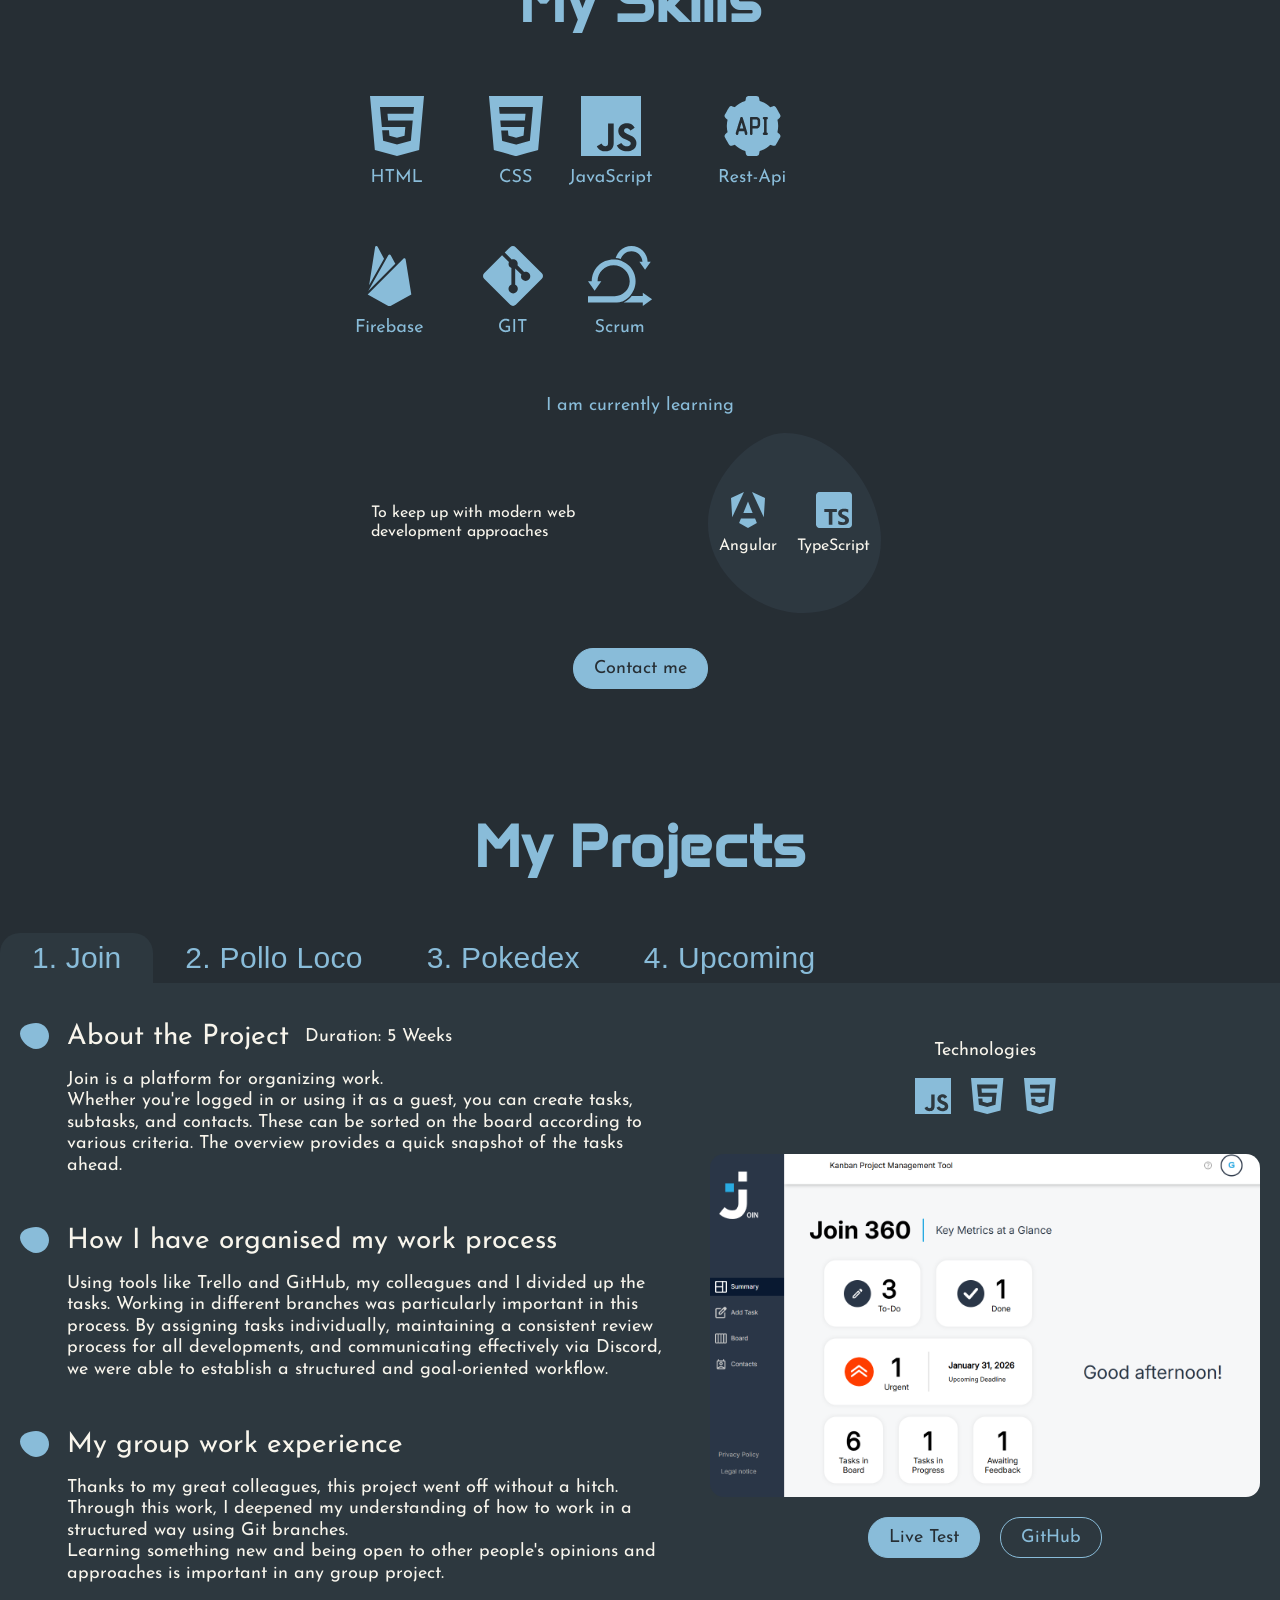
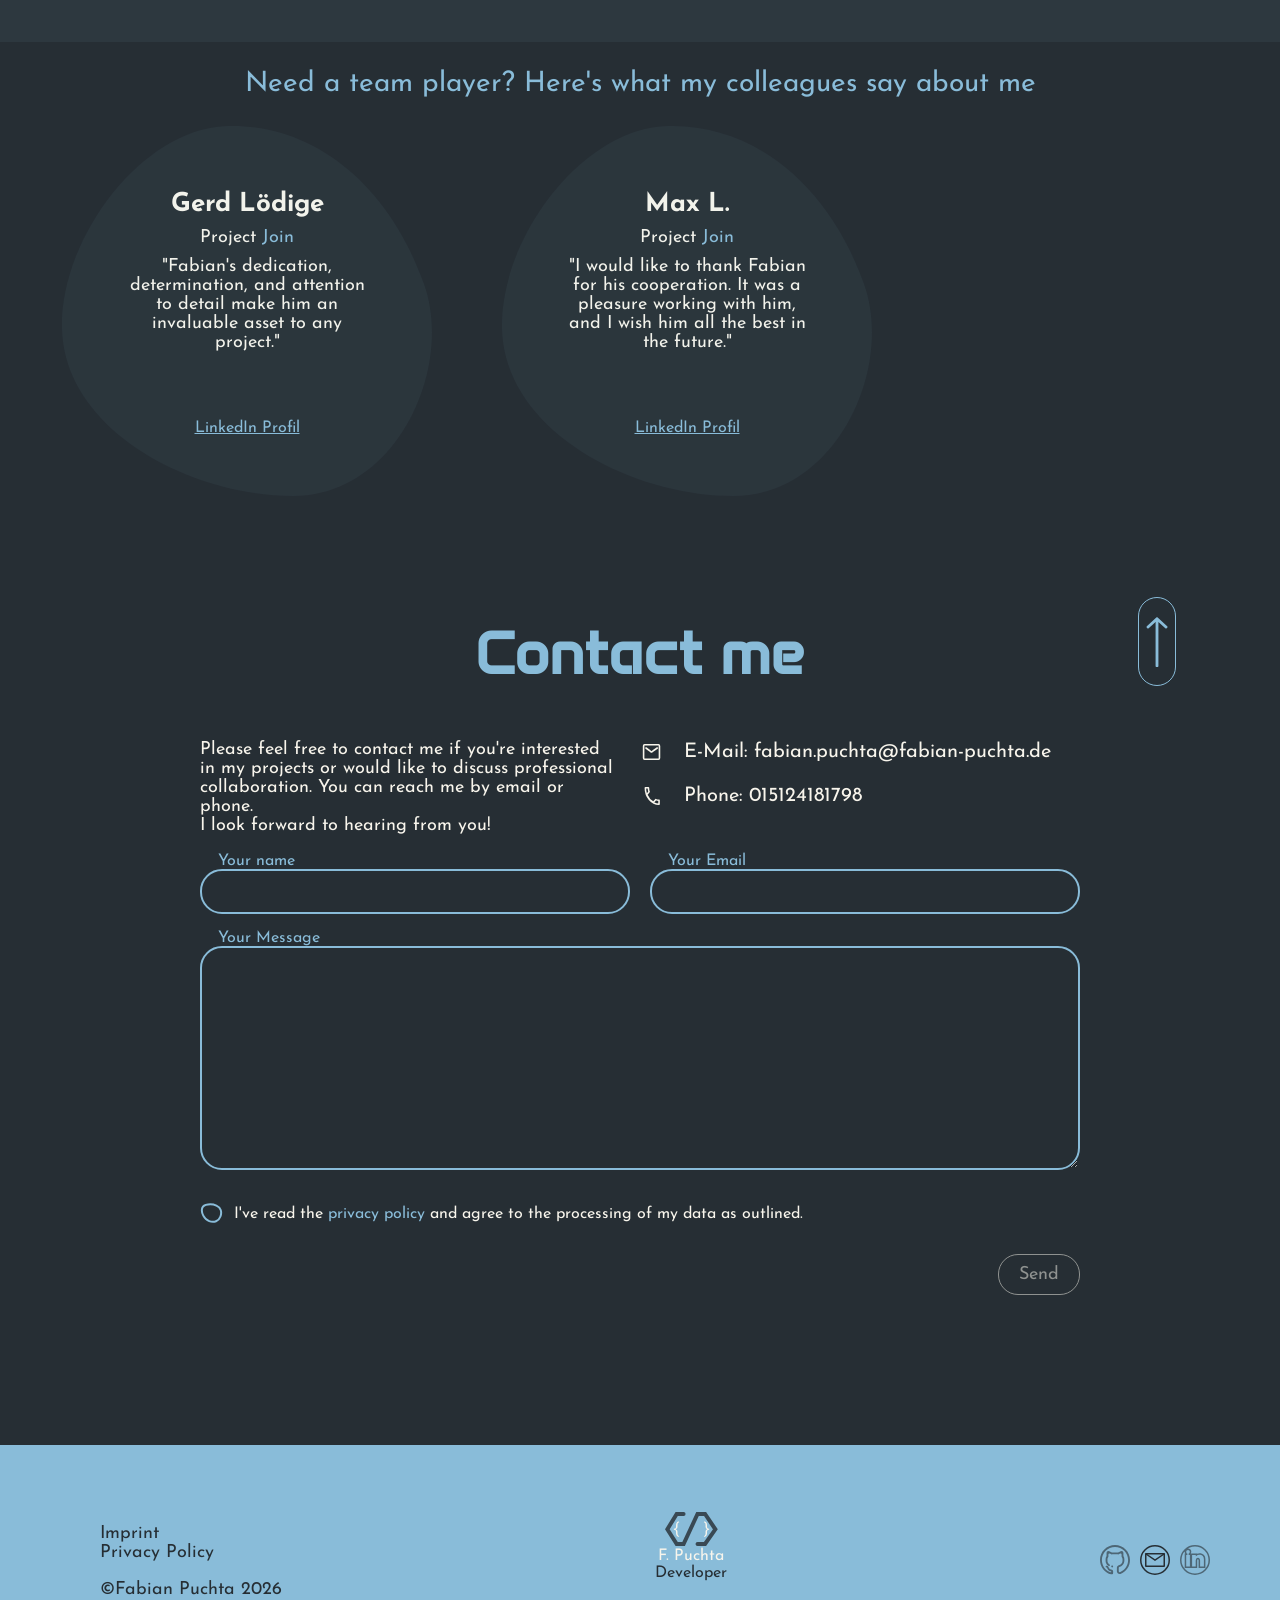
==== commit e5b1ede2: "fix: wrapped observer in if statement to prevent error message - adjusted send button in english mai" ====
--- a/html/english/english_main.html
+++ b/html/english/english_main.html
@@ -611,9 +611,8 @@
                         </div>
                     </div>
                     <div class="send-btn-pos">
-                        <button class="btn-disabled" type="submit" id="sendBtn" aria-disabled="false">Send</button>
-                    </div>
-
+                        <button class="btn" type="submit" id="sendBtn" disabled aria-disabled="true">Send</button>
+                    </div>
                 </form>
             </div>
         </div>
